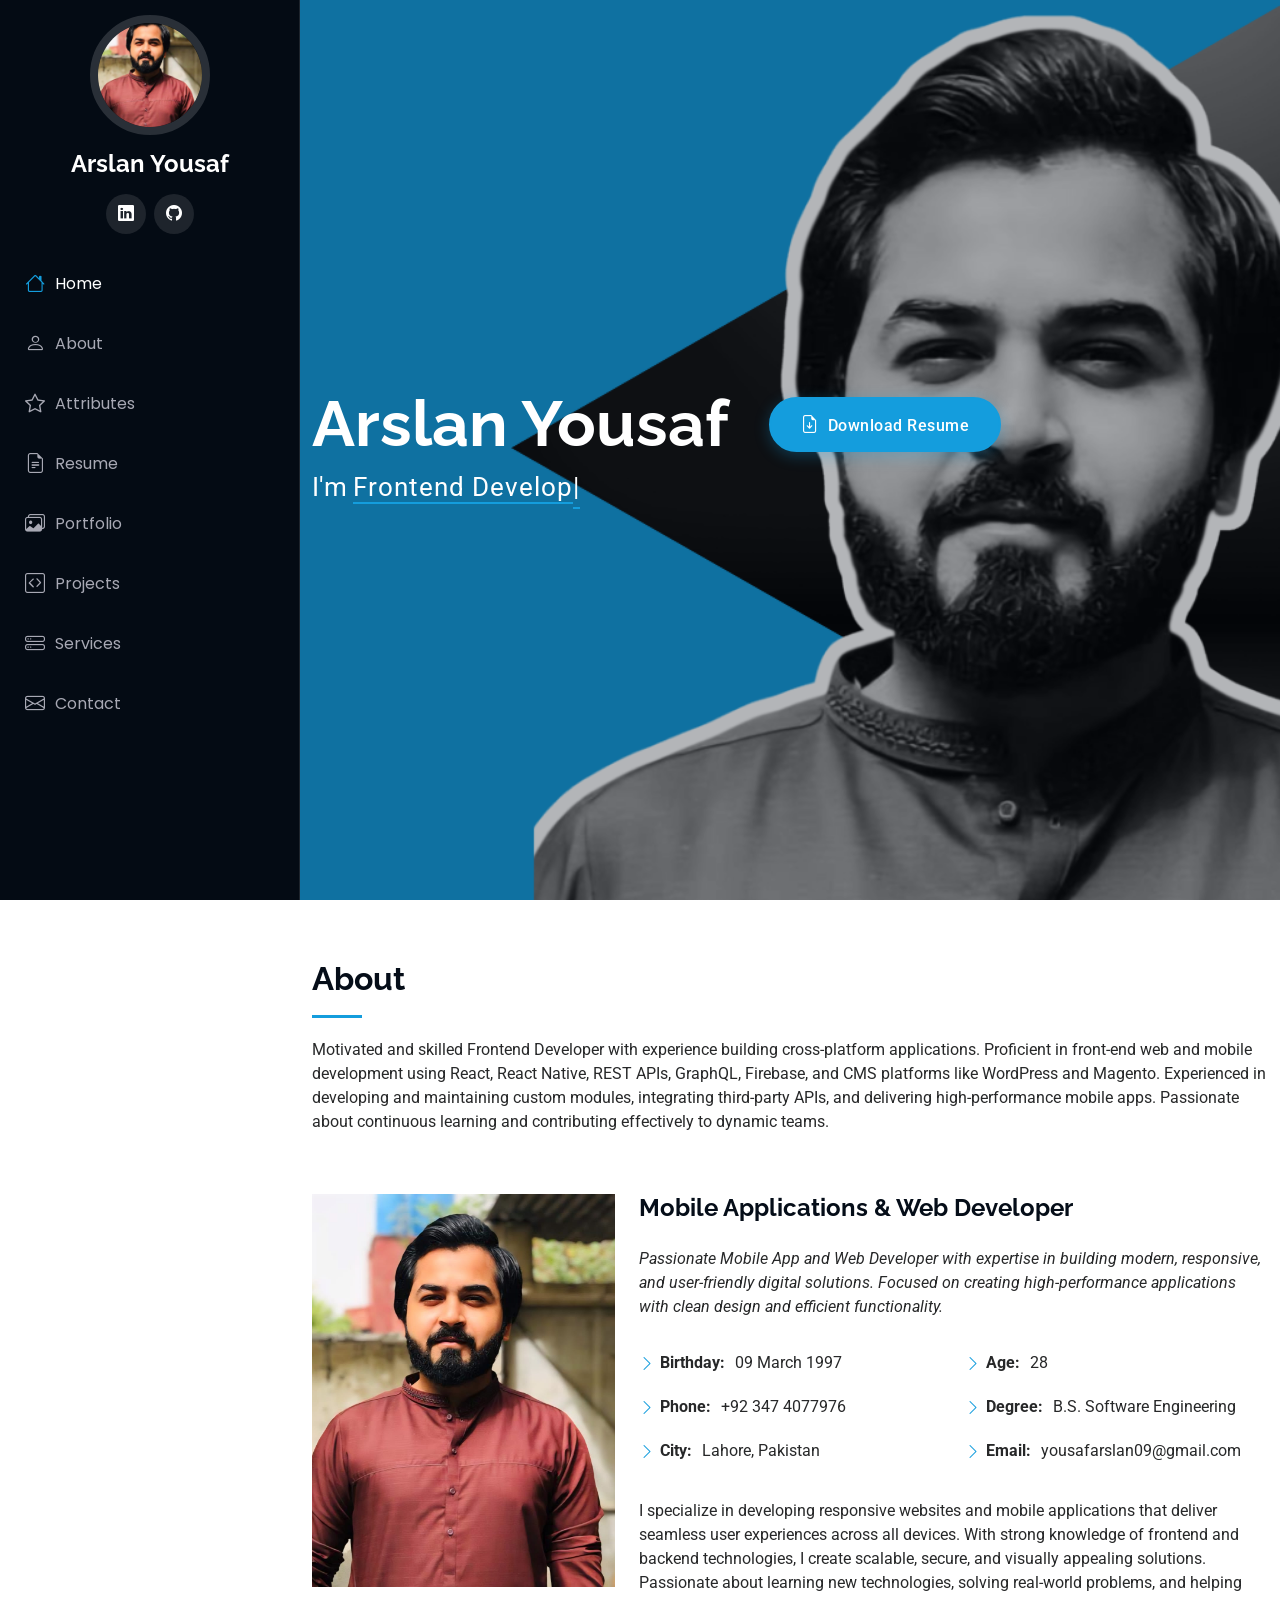
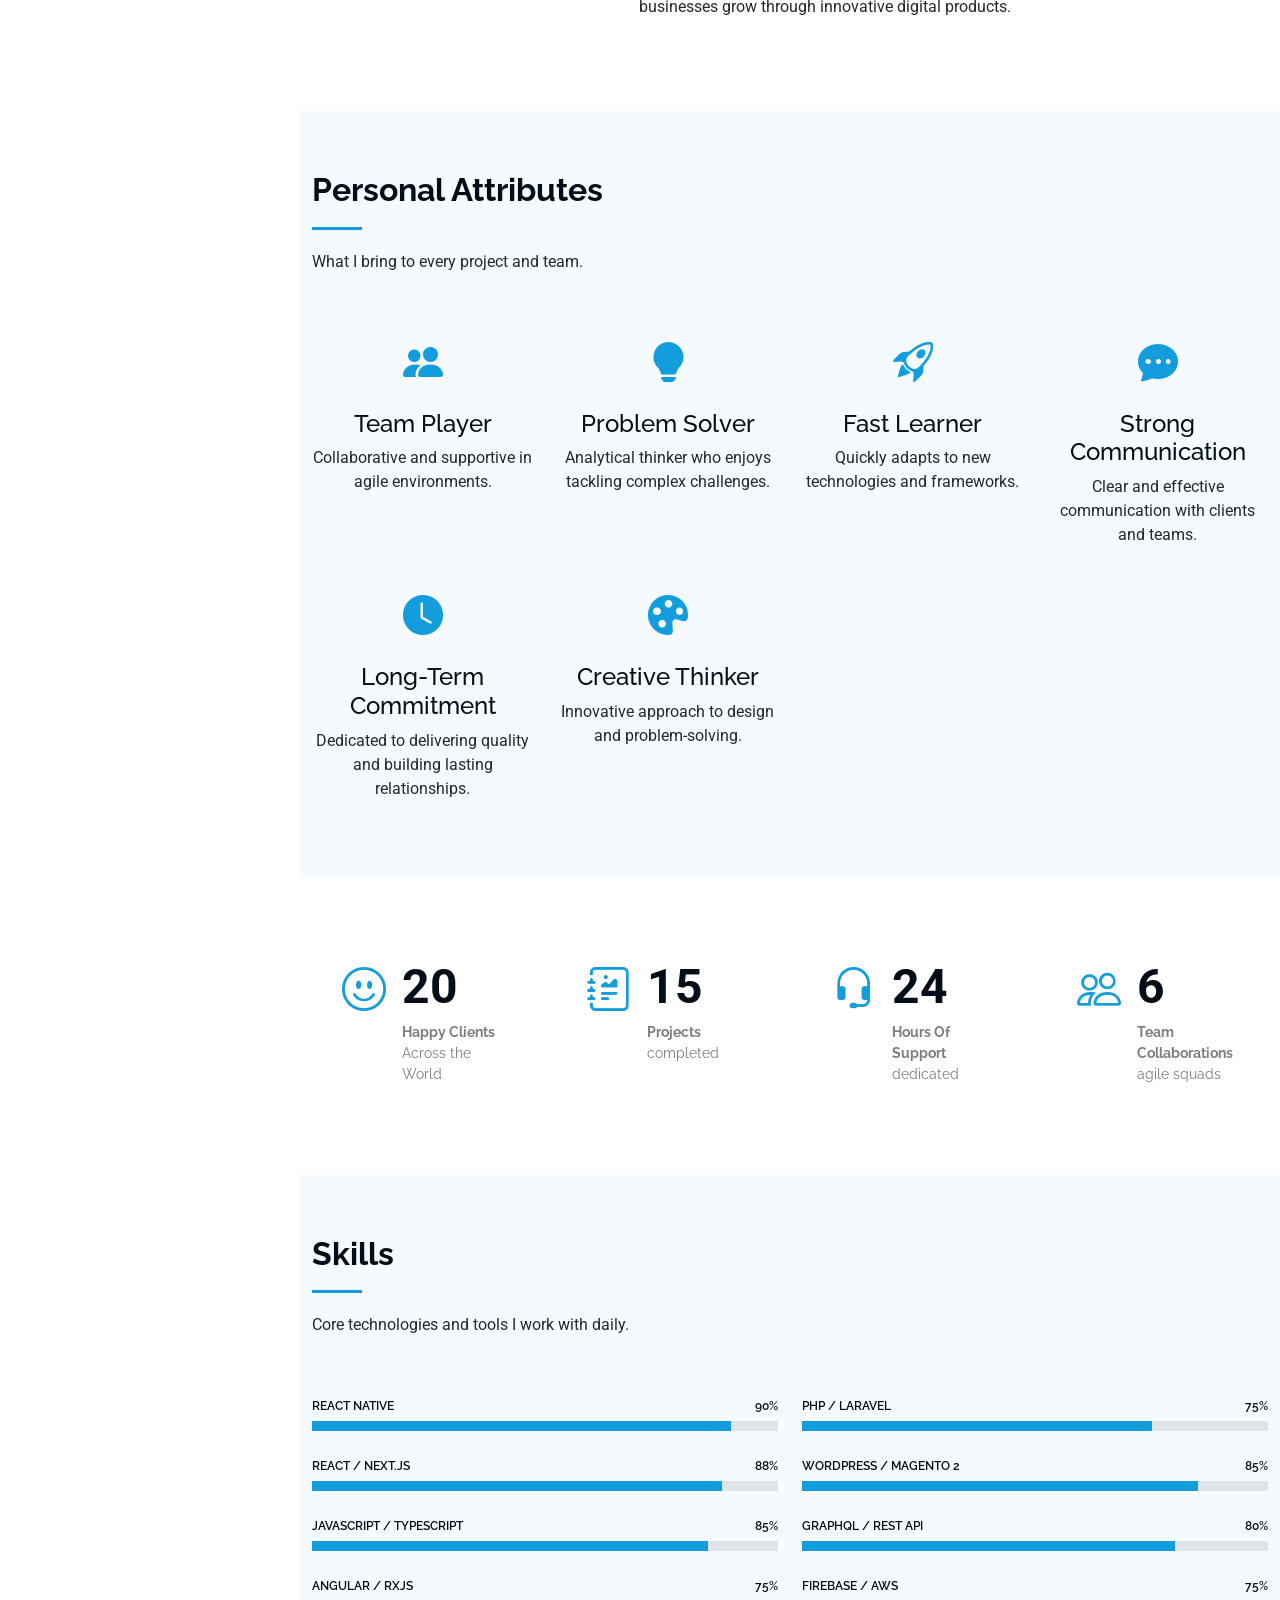
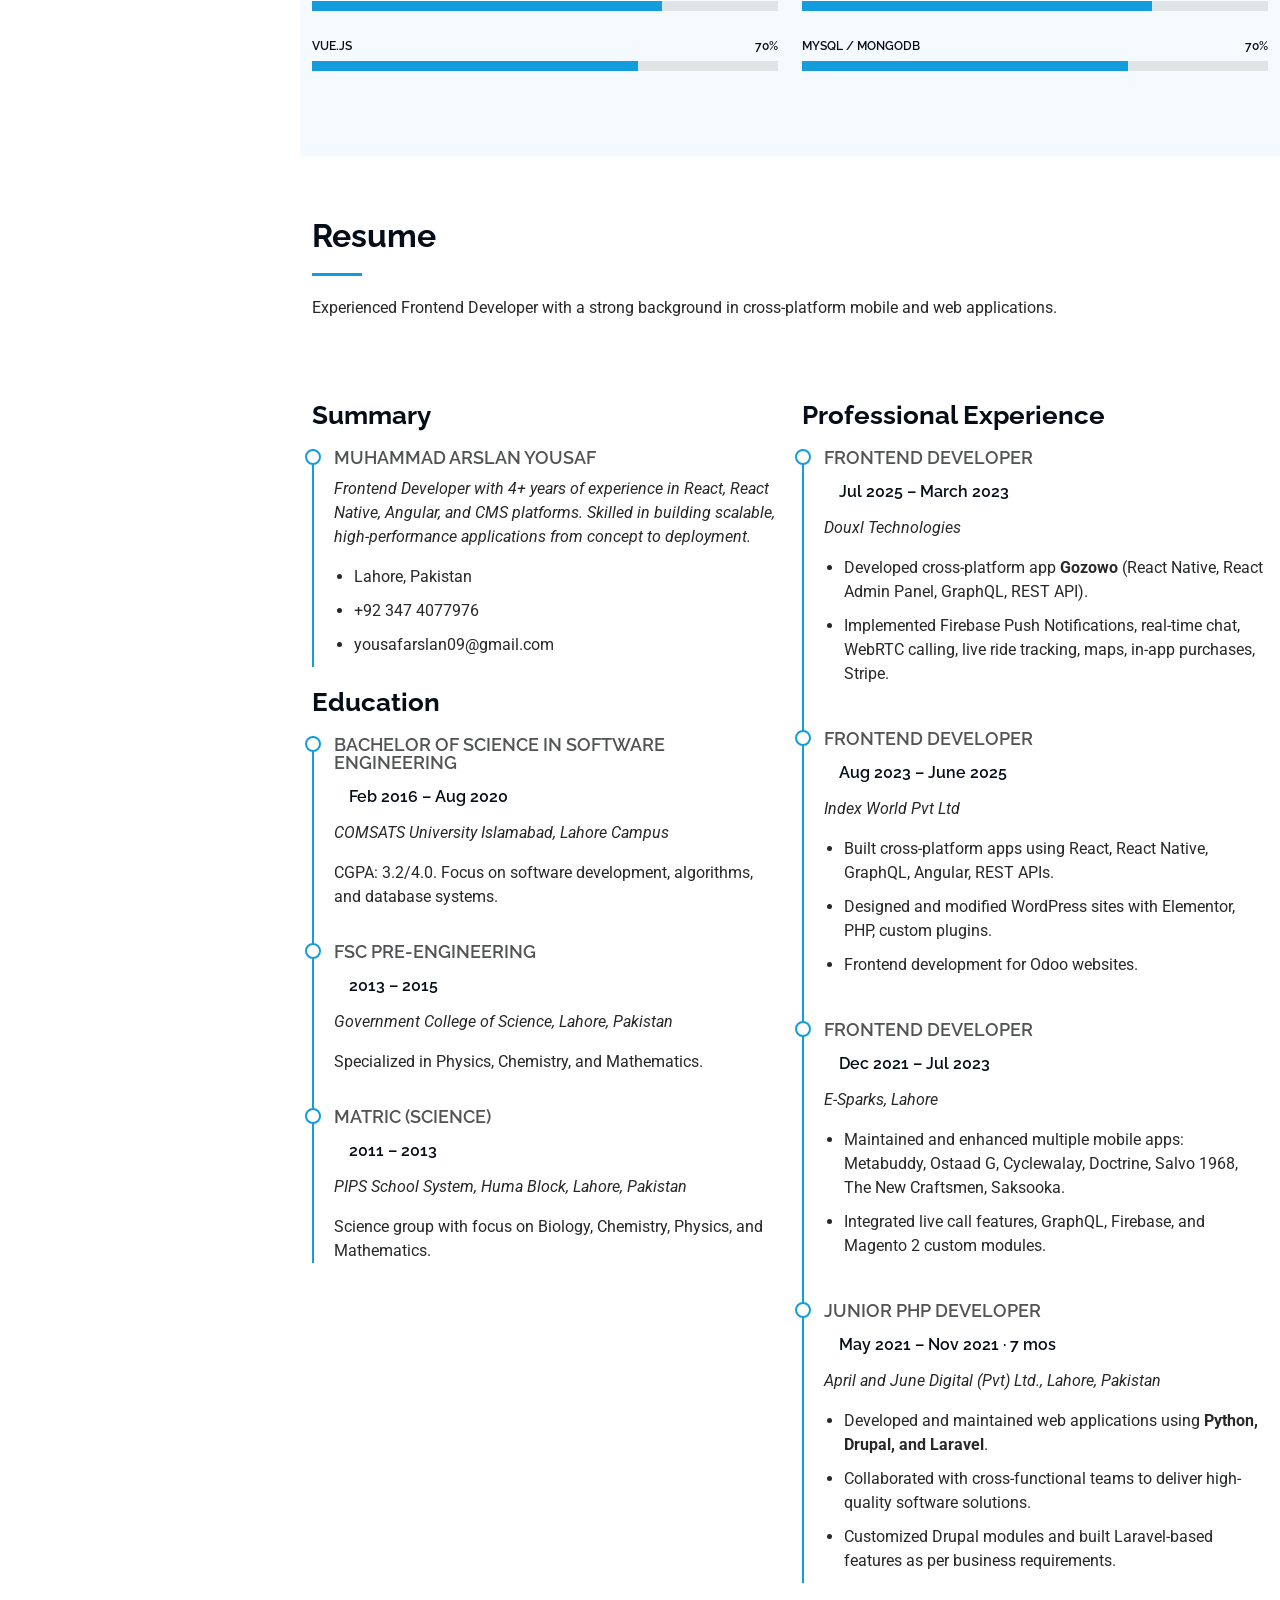
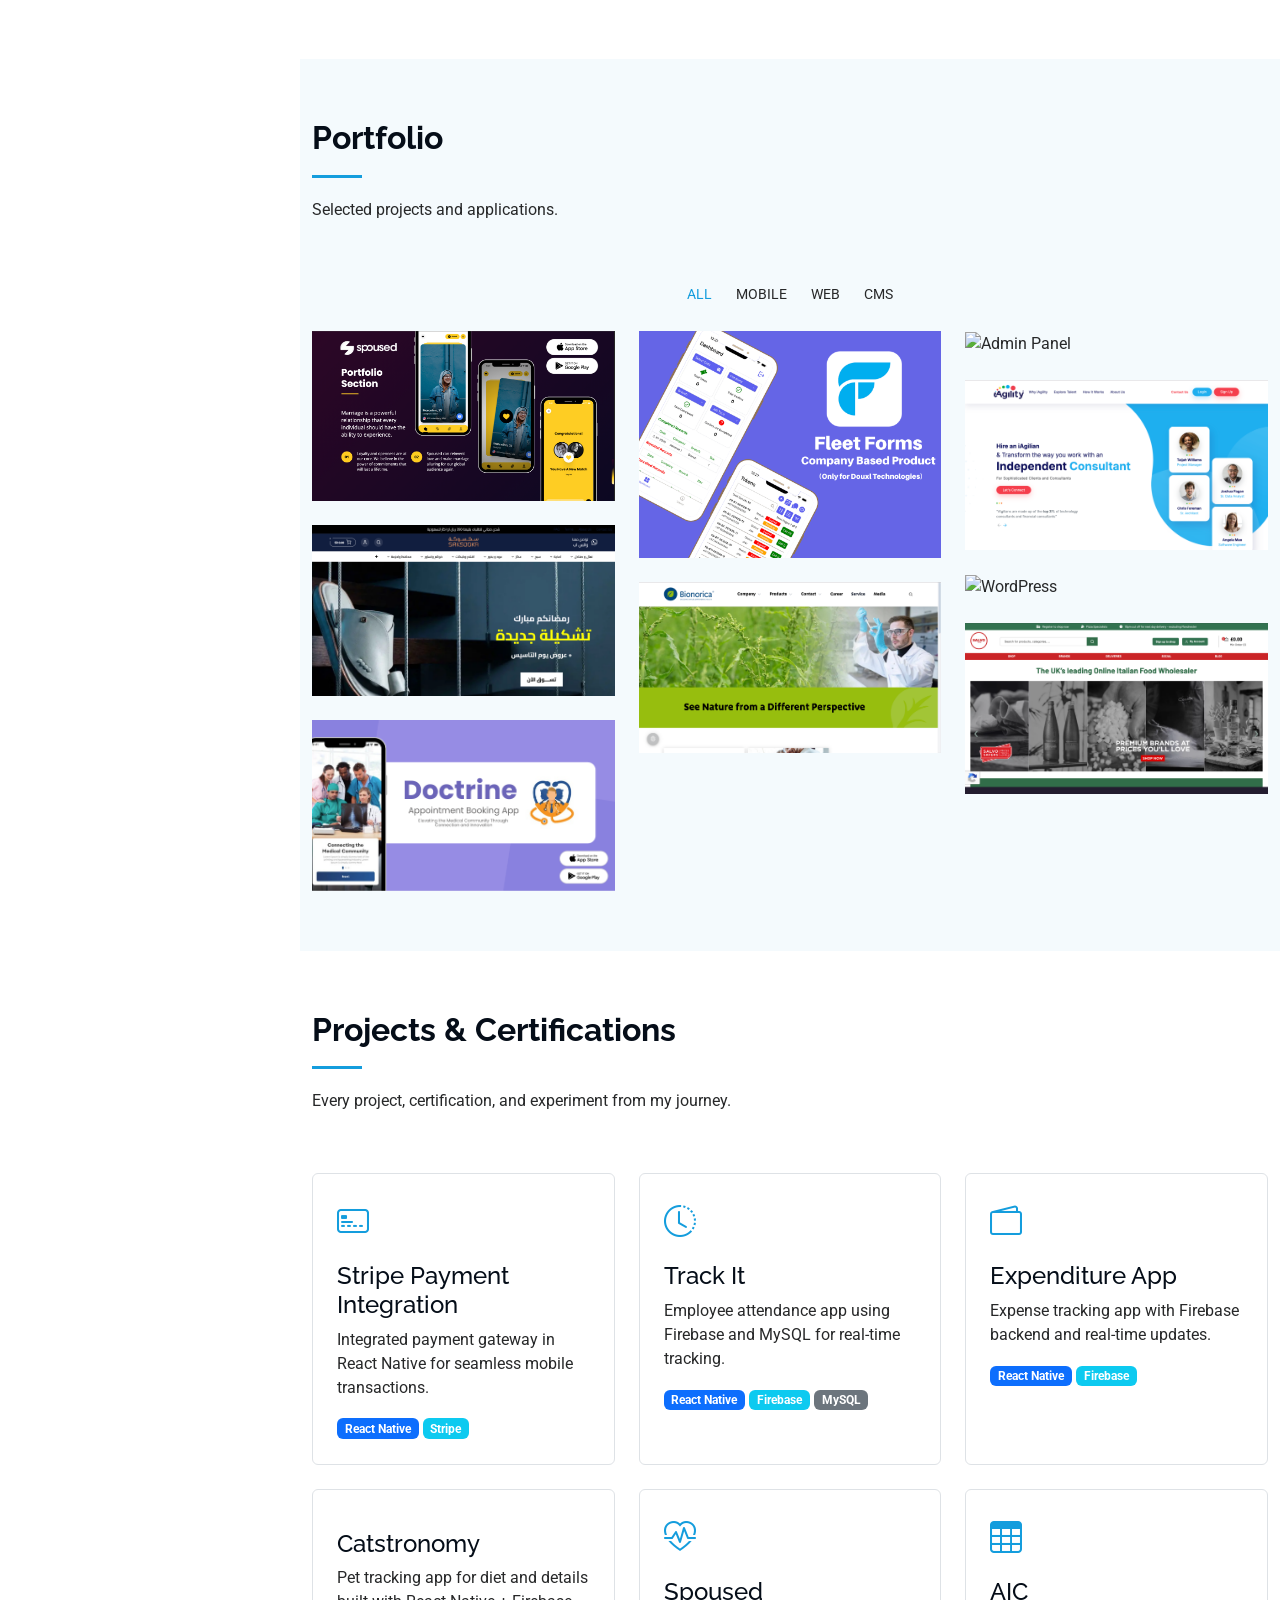
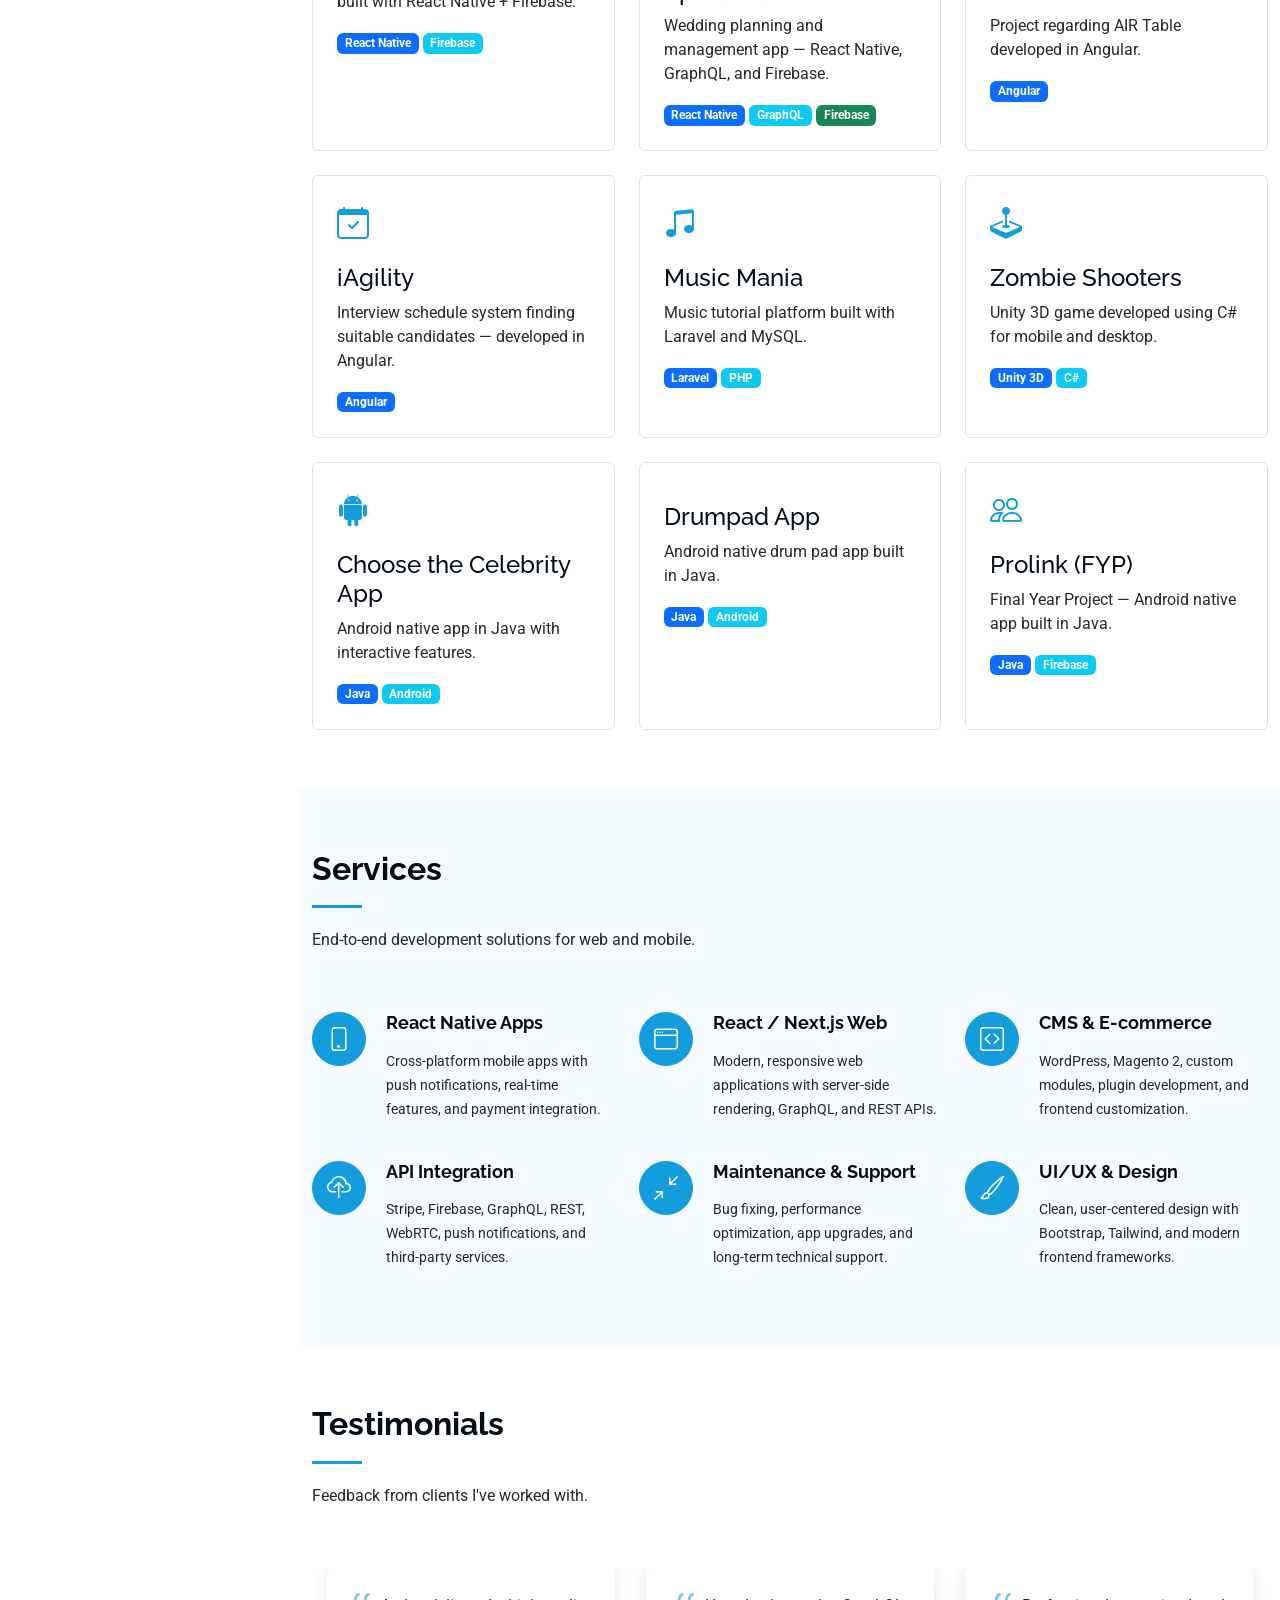
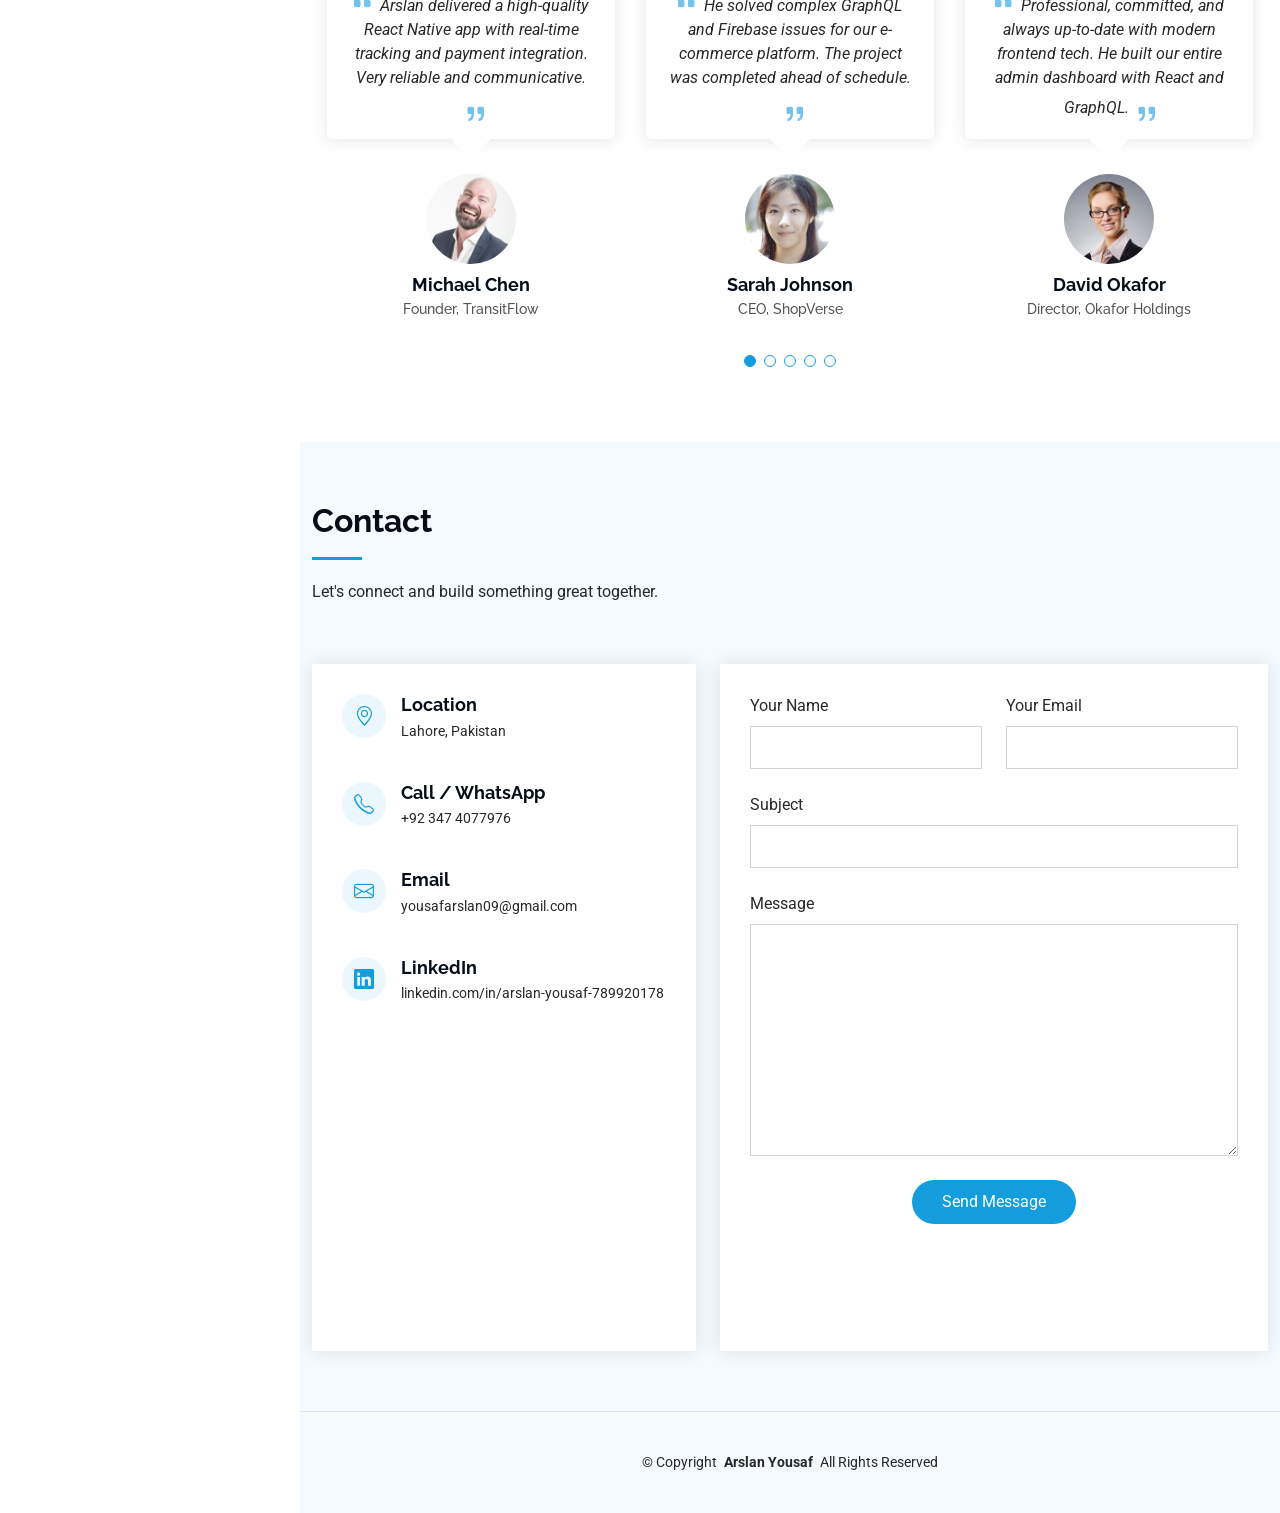
==== index.html @ a891780d "First Commit" ====
<!doctype html>
<html lang="en">
  <head>
    <meta charset="utf-8" />
    <meta content="width=device-width, initial-scale=1.0" name="viewport" />
    <title>Arslan Yousaf · Portfolio</title>
    <meta content="Arslan Yousaf - React Native & Frontend Developer" name="description" />
    <meta content="React Native, React, JavaScript, TypeScript, Portfolio" name="keywords" />

    <!-- Favicons -->
    <link href="assets/img/favicon.png" rel="icon" />
    <link href="assets/img/apple-touch-icon.png" rel="apple-touch-icon" />

    <!-- Fonts -->
    <link href="https://fonts.googleapis.com" rel="preconnect" />
    <link href="https://fonts.gstatic.com" rel="preconnect" crossorigin />
    <link
      href="https://fonts.googleapis.com/css2?family=Roboto:ital,wght@0,100;0,300;0,400;0,500;0,700;0,900;1,100;1,300;1,400;1,500;1,700;1,900&family=Poppins:ital,wght@0,100;0,200;0,300;0,400;0,500;0,600;0,700;0,800;0,900;1,100;1,200;1,300;1,400;1,500;1,600;1,700;1,800;1,900&family=Raleway:ital,wght@0,100;0,200;0,300;0,400;0,500;0,600;0,700;0,800;0,900;1,100;1,200;1,300;1,400;1,500;1,600;1,700;1,800;1,900&display=swap"
      rel="stylesheet"
    />

    <!-- Vendor CSS Files -->
    <link href="assets/vendor/bootstrap/css/bootstrap.min.css" rel="stylesheet" />
    <link href="assets/vendor/bootstrap-icons/bootstrap-icons.css" rel="stylesheet" />
    <link href="assets/vendor/aos/aos.css" rel="stylesheet" />
    <link href="assets/vendor/glightbox/css/glightbox.min.css" rel="stylesheet" />
    <link href="assets/vendor/swiper/swiper-bundle.min.css" rel="stylesheet" />

    <!-- Main CSS File -->
    <link href="assets/css/main.css" rel="stylesheet" />

    <!-- Custom Download Button Styles -->
    <style>
      .btn-download-resume {
        display: inline-block;
        background-color: #149ddd;
        color: #ffffff;
        padding: 12px 30px;
        border-radius: 50px;
        font-weight: 500;
        font-size: 16px;
        text-decoration: none;
        border: 2px solid #149ddd;
        transition: all 0.3s ease;
        box-shadow: 0 4px 15px rgba(20, 157, 221, 0.3);
        letter-spacing: 0.5px;
      }
      .btn-download-resume:hover {
        background-color: #149ddd;
        color: #ffffff;
        transform: translateY(-5px) scale(1.03);
        box-shadow: 0 12px 30px rgba(20, 157, 221, 0.5);
        text-decoration: none;
        border-color: #149ddd;
      }
      .btn-download-resume i {
        font-size: 18px;
      }
      /* Center hero content */
      #hero .container {
        display: flex;
        flex-direction: column;
        justify-content: center;
      }
      .hero-content{
        display: flex;
        gap: 40px;
        align-items: center;
      }
      #hero p {
        margin-bottom: 5px;
      }
      /* Ensure typed cursor stays inline */
      #hero .typed-cursor {
        display: inline-block;
      }
    </style>
  </head>

  <body class="index-page">
    <!-- ======= Header ======= -->
    <header id="header" class="header dark-background d-flex flex-column">
      <i class="header-toggle d-xl-none bi bi-list"></i>

      <div class="profile-img">
        <img src="assets/img/my-profile-img.jpeg" alt="Arslan Yousaf" class="img-fluid rounded-circle" />
      </div>

      <a href="index.html" class="logo d-flex align-items-center justify-content-center">
        <h1 class="sitename">Arslan Yousaf</h1>
      </a>

      <!-- Sidebar Social Links: only LinkedIn and GitHub -->
      <div class="social-links text-center">
        <a href="https://linkedin.com/in/arslan-yousaf-789920178" class="linkedin" target="_blank"><i class="bi bi-linkedin"></i></a>
        <a href="https://github.com/maych1997" class="github" target="_blank"><i class="bi bi-github"></i></a>
      </div>

      <nav id="navmenu" class="navmenu">
        <ul>
          <li><a href="#hero" class="active"><i class="bi bi-house navicon"></i>Home</a></li>
          <li><a href="#about"><i class="bi bi-person navicon"></i> About</a></li>
          <li><a href="#attributes"><i class="bi bi-star navicon"></i> Attributes</a></li>
          <li><a href="#resume"><i class="bi bi-file-earmark-text navicon"></i> Resume</a></li>
          <li><a href="#portfolio"><i class="bi bi-images navicon"></i> Portfolio</a></li>
          <li><a href="#personal-projects"><i class="bi bi-code-square navicon"></i> Projects</a></li>
          <li><a href="#services"><i class="bi bi-hdd-stack navicon"></i> Services</a></li>
          <li><a href="#contact"><i class="bi bi-envelope navicon"></i> Contact</a></li>
        </ul>
      </nav>
    </header>

    <main class="main">
      <!-- ======= Hero Section ======= -->
      <section id="hero" class="hero section dark-background">
        <img src="assets/img/hero-bg.png" alt="hero background" data-aos="fade-in" />
        <div class="container" data-aos="fade-up" data-aos-delay="100">
          
          <div class="hero-content">
            <h2>Arslan Yousaf</h2>
            <div>
            <a href="assets/resume/Arslan_Yousaf_Resume.pdf" download class="btn-download-resume">
              <i class="bi bi-file-earmark-arrow-down me-2"></i>Download Resume
            </a>
          </div>
          </div>
          <p>
            I'm
            <span class="typed" data-typed-items="Frontend Developer, React Native Developer, React JS Developer, JavaScript Developer, TypeScript Developer">
            </span>
            <span class="typed-cursor typed-cursor--blink" aria-hidden="true"></span>
          </p>

        </div>
      </section>

      <!-- ======= About Section ======= -->
      <section id="about" class="about section">
        <div class="container section-title" data-aos="fade-up">
          <h2>About</h2>
          <p>
            Motivated and skilled Frontend Developer with experience building cross-platform applications.
            Proficient in front-end web and mobile development using React, React Native, REST APIs, GraphQL,
            Firebase, and CMS platforms like WordPress and Magento. Experienced in developing and maintaining
            custom modules, integrating third-party APIs, and delivering high-performance mobile apps.
            Passionate about continuous learning and contributing effectively to dynamic teams.
          </p>
        </div>

        <div class="container" data-aos="fade-up" data-aos-delay="100">
          <div class="row gy-4 justify-content-center">
            <div class="col-lg-4">
              <img src="assets/img/my-profile-img.jpeg" class="img-fluid" alt="Arslan Yousaf" />
            </div>
            <div class="col-lg-8 content">
              <h2>Mobile Applications &amp; Web Developer</h2>
              <p class="fst-italic py-3">
                Passionate Mobile App and Web Developer with expertise in building modern, responsive,
                and user-friendly digital solutions. Focused on creating high-performance applications
                with clean design and efficient functionality.
              </p>
              <div class="row">
                <div class="col-lg-6">
                  <ul>
                    <li><i class="bi bi-chevron-right"></i> <strong>Birthday:</strong> <span>09 March 1997</span></li>
                    <li><i class="bi bi-chevron-right"></i> <strong>Phone:</strong> <span>+92 347 4077976</span></li>
                    <li><i class="bi bi-chevron-right"></i> <strong>City:</strong> <span>Lahore, Pakistan</span></li>
                  </ul>
                </div>
                <div class="col-lg-6">
                  <ul>
                    <li><i class="bi bi-chevron-right"></i> <strong>Age:</strong> <span>28</span></li>
                    <li><i class="bi bi-chevron-right"></i> <strong>Degree:</strong> <span>B.S. Software Engineering</span></li>
                    <li><i class="bi bi-chevron-right"></i> <strong>Email:</strong> <span>yousafarslan09@gmail.com</span></li>
                  </ul>
                </div>
              </div>
              <p class="py-3">
                I specialize in developing responsive websites and mobile applications that deliver seamless
                user experiences across all devices. With strong knowledge of frontend and backend technologies,
                I create scalable, secure, and visually appealing solutions. Passionate about learning new
                technologies, solving real-world problems, and helping businesses grow through innovative digital products.
              </p>
            </div>
          </div>
        </div>
      </section>

      <!-- ======= Personal Attributes Section ======= -->
      <section id="attributes" class="attributes section light-background">
        <div class="container section-title" data-aos="fade-up">
          <h2>Personal Attributes</h2>
          <p>What I bring to every project and team.</p>
        </div>
        <div class="container" data-aos="fade-up" data-aos-delay="100">
          <div class="row gy-4">
            <div class="col-lg-3 col-md-6">
              <div class="attribute-item text-center">
                <i class="bi bi-people-fill" style="font-size: 2.5rem; color: #149ddd;"></i>
                <h4 class="mt-3">Team Player</h4>
                <p>Collaborative and supportive in agile environments.</p>
              </div>
            </div>
            <div class="col-lg-3 col-md-6">
              <div class="attribute-item text-center">
                <i class="bi bi-lightbulb-fill" style="font-size: 2.5rem; color: #149ddd;"></i>
                <h4 class="mt-3">Problem Solver</h4>
                <p>Analytical thinker who enjoys tackling complex challenges.</p>
              </div>
            </div>
            <div class="col-lg-3 col-md-6">
              <div class="attribute-item text-center">
                <i class="bi bi-rocket-takeoff" style="font-size: 2.5rem; color: #149ddd;"></i>
                <h4 class="mt-3">Fast Learner</h4>
                <p>Quickly adapts to new technologies and frameworks.</p>
              </div>
            </div>
            <div class="col-lg-3 col-md-6">
              <div class="attribute-item text-center">
                <i class="bi bi-chat-dots-fill" style="font-size: 2.5rem; color: #149ddd;"></i>
                <h4 class="mt-3">Strong Communication</h4>
                <p>Clear and effective communication with clients and teams.</p>
              </div>
            </div>
            <div class="col-lg-3 col-md-6">
              <div class="attribute-item text-center">
                <i class="bi bi-clock-fill" style="font-size: 2.5rem; color: #149ddd;"></i>
                <h4 class="mt-3">Long-Term Commitment</h4>
                <p>Dedicated to delivering quality and building lasting relationships.</p>
              </div>
            </div>
            <div class="col-lg-3 col-md-6">
              <div class="attribute-item text-center">
                <i class="bi bi-palette-fill" style="font-size: 2.5rem; color: #149ddd;"></i>
                <h4 class="mt-3">Creative Thinker</h4>
                <p>Innovative approach to design and problem-solving.</p>
              </div>
            </div>
          </div>
        </div>
      </section>

      <!-- ======= Stats Section ======= -->
      <section id="stats" class="stats section">
        <div class="container" data-aos="fade-up" data-aos-delay="100">
          <div class="row gy-4">
            <div class="col-lg-3 col-md-6">
              <div class="stats-item">
                <i class="bi bi-emoji-smile"></i>
                <span data-purecounter-start="0" data-purecounter-end="20" data-purecounter-duration="1" class="purecounter"></span>
                <p><strong>Happy Clients</strong> <span>Across the World</span></p>
              </div>
            </div>
            <div class="col-lg-3 col-md-6">
              <div class="stats-item">
                <i class="bi bi-journal-richtext"></i>
                <span data-purecounter-start="0" data-purecounter-end="15" data-purecounter-duration="1" class="purecounter"></span>
                <p><strong>Projects</strong> <span>completed</span></p>
              </div>
            </div>
            <div class="col-lg-3 col-md-6">
              <div class="stats-item">
                <i class="bi bi-headset"></i>
                <span data-purecounter-start="0" data-purecounter-end="24" data-purecounter-duration="1" class="purecounter"></span>
                <p><strong>Hours Of Support</strong> <span>dedicated</span></p>
              </div>
            </div>
            <div class="col-lg-3 col-md-6">
              <div class="stats-item">
                <i class="bi bi-people"></i>
                <span data-purecounter-start="0" data-purecounter-end="6" data-purecounter-duration="1" class="purecounter"></span>
                <p><strong>Team Collaborations</strong> <span>agile squads</span></p>
              </div>
            </div>
          </div>
        </div>
      </section>

      <!-- ======= Skills Section ======= -->
      <section id="skills" class="skills section light-background">
        <div class="container section-title" data-aos="fade-up">
          <h2>Skills</h2>
          <p>Core technologies and tools I work with daily.</p>
        </div>
        <div class="container" data-aos="fade-up" data-aos-delay="100">
          <div class="row skills-content skills-animation">
            <div class="col-lg-6">
              <div class="progress"><span class="skill"><span>React Native</span> <i class="val">90%</i></span><div class="progress-bar-wrap"><div class="progress-bar" role="progressbar" aria-valuenow="90" aria-valuemin="0" aria-valuemax="100"></div></div></div>
              <div class="progress"><span class="skill"><span>React / Next.js</span> <i class="val">88%</i></span><div class="progress-bar-wrap"><div class="progress-bar" role="progressbar" aria-valuenow="88" aria-valuemin="0" aria-valuemax="100"></div></div></div>
              <div class="progress"><span class="skill"><span>JavaScript / TypeScript</span> <i class="val">85%</i></span><div class="progress-bar-wrap"><div class="progress-bar" role="progressbar" aria-valuenow="85" aria-valuemin="0" aria-valuemax="100"></div></div></div>
              <div class="progress"><span class="skill"><span>Angular / RxJs</span> <i class="val">75%</i></span><div class="progress-bar-wrap"><div class="progress-bar" role="progressbar" aria-valuenow="75" aria-valuemin="0" aria-valuemax="100"></div></div></div>
              <div class="progress"><span class="skill"><span>Vue.js</span> <i class="val">70%</i></span><div class="progress-bar-wrap"><div class="progress-bar" role="progressbar" aria-valuenow="70" aria-valuemin="0" aria-valuemax="100"></div></div></div>
            </div>
            <div class="col-lg-6">
              <div class="progress"><span class="skill"><span>PHP / Laravel</span> <i class="val">75%</i></span><div class="progress-bar-wrap"><div class="progress-bar" role="progressbar" aria-valuenow="75" aria-valuemin="0" aria-valuemax="100"></div></div></div>
              <div class="progress"><span class="skill"><span>WordPress / Magento 2</span> <i class="val">85%</i></span><div class="progress-bar-wrap"><div class="progress-bar" role="progressbar" aria-valuenow="85" aria-valuemin="0" aria-valuemax="100"></div></div></div>
              <div class="progress"><span class="skill"><span>GraphQL / REST API</span> <i class="val">80%</i></span><div class="progress-bar-wrap"><div class="progress-bar" role="progressbar" aria-valuenow="80" aria-valuemin="0" aria-valuemax="100"></div></div></div>
              <div class="progress"><span class="skill"><span>Firebase / AWS</span> <i class="val">75%</i></span><div class="progress-bar-wrap"><div class="progress-bar" role="progressbar" aria-valuenow="75" aria-valuemin="0" aria-valuemax="100"></div></div></div>
              <div class="progress"><span class="skill"><span>MySQL / MongoDB</span> <i class="val">70%</i></span><div class="progress-bar-wrap"><div class="progress-bar" role="progressbar" aria-valuenow="70" aria-valuemin="0" aria-valuemax="100"></div></div></div>
            </div>
          </div>
        </div>
      </section>

      <!-- ======= Resume Section ======= (fully adapted to CV) -->
      <section id="resume" class="resume section">
        <div class="container section-title" data-aos="fade-up">
          <h2>Resume</h2>
          <p>Experienced Frontend Developer with a strong background in cross-platform mobile and web applications.</p>
        </div>
        <div class="container">
          <div class="row">
            <div class="col-lg-6" data-aos="fade-up" data-aos-delay="100">
              <h3 class="resume-title">Summary</h3>
              <div class="resume-item pb-0">
                <h4>Muhammad Arslan Yousaf</h4>
                <p><em>Frontend Developer with 4+ years of experience in React, React Native, Angular, and CMS platforms. Skilled in building scalable, high-performance applications from concept to deployment.</em></p>
                <ul>
                  <li>Lahore, Pakistan</li>
                  <li>+92 347 4077976</li>
                  <li>yousafarslan09@gmail.com</li>
                </ul>
              </div>

              <h3 class="resume-title">Education</h3>
              <!-- Bachelor's Degree -->
              <div class="resume-item">
                <h4>Bachelor of Science in Software Engineering</h4>
                <h5>Feb 2016 – Aug 2020</h5>
                <p><em>COMSATS University Islamabad, Lahore Campus</em></p>
                <p>CGPA: 3.2/4.0. Focus on software development, algorithms, and database systems.</p>
              </div>
              <!-- FSc Pre-Engineering -->
              <div class="resume-item">
                <h4>FSc Pre-Engineering</h4>
                <h5>2013 – 2015</h5>
                <p><em>Government College of Science, Lahore, Pakistan</em></p>
                <p>Specialized in Physics, Chemistry, and Mathematics.</p>
              </div>
              <!-- Matric -->
              <div class="resume-item">
                <h4>Matric (Science)</h4>
                <h5>2011 – 2013</h5>
                <p><em>PIPS School System, Huma Block, Lahore, Pakistan</em></p>
                <p>Science group with focus on Biology, Chemistry, Physics, and Mathematics.</p>
              </div>
            </div>

            <div class="col-lg-6" data-aos="fade-up" data-aos-delay="200">
              <h3 class="resume-title">Professional Experience</h3>
              <!-- Douxl Technologies -->
              <div class="resume-item">
                <h4>Frontend Developer</h4>
                <h5>Jul 2025 – March 2023</h5>
                <p><em>Douxl Technologies</em></p>
                <ul>
                  <li>Developed cross-platform app <strong>Gozowo</strong> (React Native, React Admin Panel, GraphQL, REST API).</li>
                  <li>Implemented Firebase Push Notifications, real-time chat, WebRTC calling, live ride tracking, maps, in-app purchases, Stripe.</li>
                </ul>
              </div>
              <!-- Index World Pvt Ltd -->
              <div class="resume-item">
                <h4>Frontend Developer</h4>
                <h5>Aug 2023 – June 2025</h5>
                <p><em>Index World Pvt Ltd</em></p>
                <ul>
                  <li>Built cross-platform apps using React, React Native, GraphQL, Angular, REST APIs.</li>
                  <li>Designed and modified WordPress sites with Elementor, PHP, custom plugins.</li>
                  <li>Frontend development for Odoo websites.</li>
                </ul>
              </div>
              <!-- E-Sparks -->
              <div class="resume-item">
                <h4>Frontend Developer</h4>
                <h5>Dec 2021 – Jul 2023</h5>
                <p><em>E-Sparks, Lahore</em></p>
                <ul>
                  <li>Maintained and enhanced multiple mobile apps: Metabuddy, Ostaad G, Cyclewalay, Doctrine, Salvo 1968, The New Craftsmen, Saksooka.</li>
                  <li>Integrated live call features, GraphQL, Firebase, and Magento 2 custom modules.</li>
                </ul>
              </div>
              <!-- Junior PHP Developer (LAST) -->
              <div class="resume-item">
                <h4>Junior PHP Developer</h4>
                <h5>May 2021 – Nov 2021 · 7 mos</h5>
                <p><em>April and June Digital (Pvt) Ltd., Lahore, Pakistan</em></p>
                <ul>
                  <li>Developed and maintained web applications using <strong>Python, Drupal, and Laravel</strong>.</li>
                  <li>Collaborated with cross-functional teams to deliver high-quality software solutions.</li>
                  <li>Customized Drupal modules and built Laravel-based features as per business requirements.</li>
                </ul>
              </div>
            </div>
          </div>
        </div>
      </section>

      <!-- ======= Portfolio Section ======= -->
      <section id="portfolio" class="portfolio section light-background">
        <div class="container section-title" data-aos="fade-up">
          <h2>Portfolio</h2>
          <p>Selected projects and applications.</p>
        </div>
        <div class="container">
          <div class="isotope-layout" data-default-filter="*" data-layout="masonry" data-sort="original-order">
            <ul class="portfolio-filters isotope-filters" data-aos="fade-up" data-aos-delay="100">
              <li data-filter="*" class="filter-active">All</li>
              <li data-filter=".filter-app">Mobile</li>
              <li data-filter=".filter-product">Web</li>
              <li data-filter=".filter-branding">CMS</li>
            </ul>
            <div class="row gy-4 isotope-container" data-aos="fade-up" data-aos-delay="200">
              <div class="col-lg-4 col-md-6 portfolio-item isotope-item filter-app">
                <div class="portfolio-content h-100">
                  <img src="assets/img/portfolio/app-1.png" class="img-fluid" alt="Gozowo App" />
                  <div class="portfolio-info"><h4>Gozowo</h4><p>React Native, GraphQL, Stripe</p><a href="assets/img/portfolio/app-1.jpg" title="Gozowo" data-gallery="portfolio-gallery-app" class="glightbox preview-link"><i class="bi bi-zoom-in"></i></a></div>
                </div>
              </div>
              <div class="col-lg-4 col-md-6 portfolio-item isotope-item filter-app">
                <div class="portfolio-content h-100">
                  <img src="assets/img/portfolio/app-2.png" class="img-fluid" alt="Fleet Forms" />
                  <div class="portfolio-info"><h4>Fleet Forms</h4><p>React Native, Firebase, WebRTC</p><a href="assets/img/portfolio/app-2.jpg" title="Fleet Forms" data-gallery="portfolio-gallery-app" class="glightbox preview-link"><i class="bi bi-zoom-in"></i></a></div>
                </div>
              </div>
              <div class="col-lg-4 col-md-6 portfolio-item isotope-item filter-product">
                <div class="portfolio-content h-100">
                  <img src="assets/img/portfolio/product-4.png" class="img-fluid" alt="Admin Panel" />
                  <div class="portfolio-info"><h4>Admin Dashboard</h4><p>React, GraphQL, REST</p><a href="assets/img/portfolio/product-1.jpg" title="Admin Panel" data-gallery="portfolio-gallery-product" class="glightbox preview-link"><i class="bi bi-zoom-in"></i></a></div>
                </div>
              </div>
              <div class="col-lg-4 col-md-6 portfolio-item isotope-item filter-product">
                <div class="portfolio-content h-100">
                  <img src="assets/img/portfolio/product-5.png" class="img-fluid" alt="Admin Panel" />
                  <div class="portfolio-info"><h4>Admin Dashboard</h4><p>React, GraphQL, REST</p><a href="assets/img/portfolio/product-1.jpg" title="Admin Panel" data-gallery="portfolio-gallery-product" class="glightbox preview-link"><i class="bi bi-zoom-in"></i></a></div>
                </div>
              </div>
              <div class="col-lg-4 col-md-6 portfolio-item isotope-item filter-product">
                <div class="portfolio-content h-100">
                  <img src="assets/img/portfolio/product-6.png" class="img-fluid" alt="Admin Panel" />
                  <div class="portfolio-info"><h4>Admin Dashboard</h4><p>React, GraphQL, REST</p><a href="assets/img/portfolio/product-1.jpg" title="Admin Panel" data-gallery="portfolio-gallery-product" class="glightbox preview-link"><i class="bi bi-zoom-in"></i></a></div>
                </div>
              </div>
              <div class="col-lg-4 col-md-6 portfolio-item isotope-item filter-branding">
                <div class="portfolio-content h-100">
                  <img src="assets/img/portfolio/product-1.png" class="img-fluid" alt="WordPress" />
                  <div class="portfolio-info"><h4>WordPress Sites</h4><p>Elementor, PHP, custom plugins</p><a href="assets/img/portfolio/branding-1.jpg" title="WordPress" data-gallery="portfolio-gallery-branding" class="glightbox preview-link"><i class="bi bi-zoom-in"></i></a></div>
                </div>
              </div>
              <div class="col-lg-4 col-md-6 portfolio-item isotope-item filter-branding">
                <div class="portfolio-content h-100">
                  <img src="assets/img/portfolio/product-2.png" class="img-fluid" alt="WordPress" />
                  <div class="portfolio-info"><h4>WordPress Sites</h4><p>Elementor, PHP, custom plugins</p><a href="assets/img/portfolio/branding-1.jpg" title="WordPress" data-gallery="portfolio-gallery-branding" class="glightbox preview-link"><i class="bi bi-zoom-in"></i></a></div>
                </div>
              </div>
              <div class="col-lg-4 col-md-6 portfolio-item isotope-item filter-branding">
                <div class="portfolio-content h-100">
                  <img src="assets/img/portfolio/product-3.png" class="img-fluid" alt="WordPress" />
                  <div class="portfolio-info"><h4>WordPress Sites</h4><p>Elementor, PHP, custom plugins</p><a href="assets/img/portfolio/branding-1.jpg" title="WordPress" data-gallery="portfolio-gallery-branding" class="glightbox preview-link"><i class="bi bi-zoom-in"></i></a></div>
                </div>
              </div>
              <!-- <div class="col-lg-4 col-md-6 portfolio-item isotope-item filter-product">
                <div class="portfolio-content h-100">
                  <img src="assets/img/portfolio/product-1.jpg" class="img-fluid" alt="Magento 2" />
                  <div class="portfolio-info"><h4>Magento 2</h4><p>Custom modules, frontend</p><a href="assets/img/portfolio/product-2.jpg" title="Magento 2" data-gallery="portfolio-gallery-product" class="glightbox preview-link"><i class="bi bi-zoom-in"></i></a></div>
                </div>
              </div> -->
              <div class="col-lg-4 col-md-6 portfolio-item isotope-item filter-app">
                <div class="portfolio-content h-100">
                  <img src="assets/img/portfolio/app-3.png" class="img-fluid" alt="Angular" />
                  <div class="portfolio-info"><h4>Angular Projects</h4><p>AIC, iAgility</p><a href="assets/img/portfolio/app-3.jpg" title="Angular" data-gallery="portfolio-gallery-app" class="glightbox preview-link"><i class="bi bi-zoom-in"></i></a></div>
                </div>
              </div>
            </div>
          </div>
        </div>
      </section>

      <!-- ======= Personal Projects Section (ALL projects from CV - React Native first) ======= -->
      <section id="personal-projects" class="personal-projects section">
        <div class="container section-title" data-aos="fade-up">
          <h2>Projects &amp; Certifications</h2>
          <p>Every project, certification, and experiment from my journey.</p>
        </div>
        <div class="container" data-aos="fade-up" data-aos-delay="100">
          <div class="row gy-4">
            <!-- REACT NATIVE PROJECTS (TOP) -->
            <!-- Stripe Payment Integration -->
            <div class="col-lg-4 col-md-6">
              <div class="project-item p-4 border rounded h-100">
                <i class="bi bi-credit-card-2-front" style="font-size: 2rem; color: #149ddd;"></i>
                <h4 class="mt-3">Stripe Payment Integration</h4>
                <p>Integrated payment gateway in React Native for seamless mobile transactions.</p>
                <span class="badge bg-primary">React Native</span> <span class="badge bg-info">Stripe</span>
              </div>
            </div>
            <!-- Track It -->
            <div class="col-lg-4 col-md-6">
              <div class="project-item p-4 border rounded h-100">
                <i class="bi bi-clock-history" style="font-size: 2rem; color: #149ddd;"></i>
                <h4 class="mt-3">Track It</h4>
                <p>Employee attendance app using Firebase and MySQL for real-time tracking.</p>
                <span class="badge bg-primary">React Native</span> <span class="badge bg-info">Firebase</span> <span class="badge bg-secondary">MySQL</span>
              </div>
            </div>
            <!-- Expenditure App -->
            <div class="col-lg-4 col-md-6">
              <div class="project-item p-4 border rounded h-100">
                <i class="bi bi-wallet2" style="font-size: 2rem; color: #149ddd;"></i>
                <h4 class="mt-3">Expenditure App</h4>
                <p>Expense tracking app with Firebase backend and real-time updates.</p>
                <span class="badge bg-primary">React Native</span> <span class="badge bg-info">Firebase</span>
              </div>
            </div>
            <!-- Catstronomy -->
            <div class="col-lg-4 col-md-6">
              <div class="project-item p-4 border rounded h-100">
                <i class="bi bi-paw" style="font-size: 2rem; color: #149ddd;"></i>
                <h4 class="mt-3">Catstronomy</h4>
                <p>Pet tracking app for diet and details built with React Native + Firebase.</p>
                <span class="badge bg-primary">React Native</span> <span class="badge bg-info">Firebase</span>
              </div>
            </div>
            <!-- Spoused -->
            <div class="col-lg-4 col-md-6">
              <div class="project-item p-4 border rounded h-100">
                <i class="bi bi-heart-pulse" style="font-size: 2rem; color: #149ddd;"></i>
                <h4 class="mt-3">Spoused</h4>
                <p>Wedding planning and management app — React Native, GraphQL, and Firebase.</p>
                <span class="badge bg-primary">React Native</span> <span class="badge bg-info">GraphQL</span>
                <span class="badge bg-success">Firebase</span>
              </div>
            </div>

            <!-- OTHER PROJECTS (Angular, Laravel, Unity, Java) -->
            <!-- AIC -->
            <div class="col-lg-4 col-md-6">
              <div class="project-item p-4 border rounded h-100">
                <i class="bi bi-table" style="font-size: 2rem; color: #149ddd;"></i>
                <h4 class="mt-3">AIC</h4>
                <p>Project regarding AIR Table developed in Angular.</p>
                <span class="badge bg-primary">Angular</span>
              </div>
            </div>
            <!-- iAgility -->
            <div class="col-lg-4 col-md-6">
              <div class="project-item p-4 border rounded h-100">
                <i class="bi bi-calendar-check" style="font-size: 2rem; color: #149ddd;"></i>
                <h4 class="mt-3">iAgility</h4>
                <p>Interview schedule system finding suitable candidates — developed in Angular.</p>
                <span class="badge bg-primary">Angular</span>
              </div>
            </div>
            <!-- Music Mania -->
            <div class="col-lg-4 col-md-6">
              <div class="project-item p-4 border rounded h-100">
                <i class="bi bi-music-note-beamed" style="font-size: 2rem; color: #149ddd;"></i>
                <h4 class="mt-3">Music Mania</h4>
                <p>Music tutorial platform built with Laravel and MySQL.</p>
                <span class="badge bg-primary">Laravel</span> <span class="badge bg-info">PHP</span>
              </div>
            </div>
            <!-- Zombie Shooters -->
            <div class="col-lg-4 col-md-6">
              <div class="project-item p-4 border rounded h-100">
                <i class="bi bi-joystick" style="font-size: 2rem; color: #149ddd;"></i>
                <h4 class="mt-3">Zombie Shooters</h4>
                <p>Unity 3D game developed using C# for mobile and desktop.</p>
                <span class="badge bg-primary">Unity 3D</span> <span class="badge bg-info">C#</span>
              </div>
            </div>
            <!-- Choose the Celebrity App -->
            <div class="col-lg-4 col-md-6">
              <div class="project-item p-4 border rounded h-100">
                <i class="bi bi-android2" style="font-size: 2rem; color: #149ddd;"></i>
                <h4 class="mt-3">Choose the Celebrity App</h4>
                <p>Android native app in Java with interactive features.</p>
                <span class="badge bg-primary">Java</span> <span class="badge bg-info">Android</span>
              </div>
            </div>
            <!-- Drumpad App -->
            <div class="col-lg-4 col-md-6">
              <div class="project-item p-4 border rounded h-100">
                <i class="bi bi-drum" style="font-size: 2rem; color: #149ddd;"></i>
                <h4 class="mt-3">Drumpad App</h4>
                <p>Android native drum pad app built in Java.</p>
                <span class="badge bg-primary">Java</span> <span class="badge bg-info">Android</span>
              </div>
            </div>
            <!-- Prolink (FYP) -->
            <div class="col-lg-4 col-md-6">
              <div class="project-item p-4 border rounded h-100">
                <i class="bi bi-people" style="font-size: 2rem; color: #149ddd;"></i>
                <h4 class="mt-3">Prolink (FYP)</h4>
                <p>Final Year Project — Android native app built in Java.</p>
                <span class="badge bg-primary">Java</span> <span class="badge bg-info">Firebase</span>
              </div>
            </div>
          </div>
        </div>
      </section>

      <!-- ======= Services Section ======= -->
      <section id="services" class="services section light-background">
        <div class="container section-title" data-aos="fade-up">
          <h2>Services</h2>
          <p>End-to-end development solutions for web and mobile.</p>
        </div>
        <div class="container">
          <div class="row gy-4">
            <div class="col-lg-4 col-md-6 service-item d-flex" data-aos="fade-up" data-aos-delay="100">
              <div class="icon flex-shrink-0"><i class="bi bi-phone"></i></div>
              <div><h4 class="title"><a class="stretched-link">React Native Apps</a></h4><p class="description">Cross-platform mobile apps with push notifications, real-time features, and payment integration.</p></div>
            </div>
            <div class="col-lg-4 col-md-6 service-item d-flex" data-aos="fade-up" data-aos-delay="200">
              <div class="icon flex-shrink-0"><i class="bi bi-window"></i></div>
              <div><h4 class="title"><a class="stretched-link">React / Next.js Web</a></h4><p class="description">Modern, responsive web applications with server-side rendering, GraphQL, and REST APIs.</p></div>
            </div>
            <div class="col-lg-4 col-md-6 service-item d-flex" data-aos="fade-up" data-aos-delay="300">
              <div class="icon flex-shrink-0"><i class="bi bi-code-square"></i></div>
              <div><h4 class="title"><a class="stretched-link">CMS &amp; E-commerce</a></h4><p class="description">WordPress, Magento 2, custom modules, plugin development, and frontend customization.</p></div>
            </div>
            <div class="col-lg-4 col-md-6 service-item d-flex" data-aos="fade-up" data-aos-delay="400">
              <div class="icon flex-shrink-0"><i class="bi bi-cloud-upload"></i></div>
              <div><h4 class="title"><a class="stretched-link">API Integration</a></h4><p class="description">Stripe, Firebase, GraphQL, REST, WebRTC, push notifications, and third-party services.</p></div>
            </div>
            <div class="col-lg-4 col-md-6 service-item d-flex" data-aos="fade-up" data-aos-delay="500">
              <div class="icon flex-shrink-0"><i class="bi bi-arrows-angle-contract"></i></div>
              <div><h4 class="title"><a class="stretched-link">Maintenance &amp; Support</a></h4><p class="description">Bug fixing, performance optimization, app upgrades, and long-term technical support.</p></div>
            </div>
            <div class="col-lg-4 col-md-6 service-item d-flex" data-aos="fade-up" data-aos-delay="600">
              <div class="icon flex-shrink-0"><i class="bi bi-brush"></i></div>
              <div><h4 class="title"><a class="stretched-link">UI/UX &amp; Design</a></h4><p class="description">Clean, user-centered design with Bootstrap, Tailwind, and modern frontend frameworks.</p></div>
            </div>
          </div>
        </div>
      </section>

      <!-- ======= Testimonials Section ======= (ONLY CLIENTS) -->
      <section id="testimonials" class="testimonials section">
        <div class="container section-title" data-aos="fade-up">
          <h2>Testimonials</h2>
          <p>Feedback from clients I've worked with.</p>
        </div>
        <div class="container" data-aos="fade-up" data-aos-delay="100">
          <div class="swiper init-swiper">
            <script type="application/json" class="swiper-config">
              { "loop": true, "speed": 600, "autoplay": { "delay": 5000 }, "slidesPerView": "auto", "pagination": { "el": ".swiper-pagination", "clickable": true }, "breakpoints": { "320": { "slidesPerView": 1, "spaceBetween": 40 }, "1200": { "slidesPerView": 3, "spaceBetween": 1 } } }
            </script>
            <div class="swiper-wrapper">
              <div class="swiper-slide">
                <div class="testimonial-item">
                  <p><i class="bi bi-quote quote-icon-left"></i><span>Arslan delivered a high-quality React Native app with real-time tracking and payment integration. Very reliable and communicative.</span><i class="bi bi-quote quote-icon-right"></i></p>
                  <img src="assets/img/testimonials/testimonials-1.jpg" class="testimonial-img" alt="">
                  <h3>Michael Chen</h3>
                  <h4>Founder, TransitFlow</h4>
                </div>
              </div>
              <div class="swiper-slide">
                <div class="testimonial-item">
                  <p><i class="bi bi-quote quote-icon-left"></i><span>He solved complex GraphQL and Firebase issues for our e-commerce platform. The project was completed ahead of schedule.</span><i class="bi bi-quote quote-icon-right"></i></p>
                  <img src="assets/img/testimonials/testimonials-2.jpg" class="testimonial-img" alt="">
                  <h3>Sarah Johnson</h3>
                  <h4>CEO, ShopVerse</h4>
                </div>
              </div>
              <div class="swiper-slide">
                <div class="testimonial-item">
                  <p><i class="bi bi-quote quote-icon-left"></i><span>Professional, committed, and always up-to-date with modern frontend tech. He built our entire admin dashboard with React and GraphQL.</span><i class="bi bi-quote quote-icon-right"></i></p>
                  <img src="assets/img/testimonials/testimonials-3.jpg" class="testimonial-img" alt="">
                  <h3>David Okafor</h3>
                  <h4>Director, Okafor Holdings</h4>
                </div>
              </div>
              <div class="swiper-slide">
                <div class="testimonial-item">
                  <p><i class="bi bi-quote quote-icon-left"></i><span>We hired Arslan for our Magento 2 migration. He handled custom modules and frontend with great attention to detail.</span><i class="bi bi-quote quote-icon-right"></i></p>
                  <img src="assets/img/testimonials/testimonials-4.jpg" class="testimonial-img" alt="">
                  <h3>Emily Stone</h3>
                  <h4>Product Manager, LuxeGoods</h4>
                </div>
              </div>
              <div class="swiper-slide">
                <div class="testimonial-item">
                  <p><i class="bi bi-quote quote-icon-left"></i><span>Arslan is a fast learner and solved our push notification and WebRTC issues in no time. A valuable asset to any project.</span><i class="bi bi-quote quote-icon-right"></i></p>
                  <img src="assets/img/testimonials/testimonials-5.jpg" class="testimonial-img" alt="">
                  <h3>James Park</h3>
                  <h4>CTO, HealthBridge</h4>
                </div>
              </div>
            </div>
            <div class="swiper-pagination"></div>
          </div>
        </div>
      </section>

      <!-- ======= Contact Section ======= -->
      <section id="contact" class="contact section light-background">
        <div class="container section-title" data-aos="fade-up">
          <h2>Contact</h2>
          <p>Let's connect and build something great together.</p>
        </div>
        <div class="container" data-aos="fade-up" data-aos-delay="100">
          <div class="row gy-4">
            <div class="col-lg-5">
              <div class="info-wrap">
                <div class="info-item d-flex" data-aos="fade-up" data-aos-delay="200">
                  <i class="bi bi-geo-alt flex-shrink-0"></i>
                  <div><h3>Location</h3><p>Lahore, Pakistan</p></div>
                </div>
                <div class="info-item d-flex" data-aos="fade-up" data-aos-delay="300">
                  <i class="bi bi-telephone flex-shrink-0"></i>
                  <div><h3>Call / WhatsApp</h3><p>+92 347 4077976</p></div>
                </div>
                <div class="info-item d-flex" data-aos="fade-up" data-aos-delay="400">
                  <i class="bi bi-envelope flex-shrink-0"></i>
                  <div><h3>Email</h3><p>yousafarslan09@gmail.com</p></div>
                </div>
                <div class="info-item d-flex" data-aos="fade-up" data-aos-delay="500">
                  <i class="bi bi-linkedin flex-shrink-0"></i>
                  <div><h3>LinkedIn</h3><p>linkedin.com/in/arslan-yousaf-789920178</p></div>
                </div>
                <iframe src="https://www.google.com/maps/embed?pb=!1m18!1m12!1m3!1d3403.5!2d74.3587!3d31.4834!2m3!1f0!2f0!3f0!3m2!1i1024!2i768!4f13.1!3m3!1m2!1s0x3919046b2f4a2b2f%3A0x8e6b9e8f2e7e1c5d!2sLahore%2C%20Pakistan!5e0!3m2!1sen!2sus!4v1710000000000" frameborder="0" style="border:0;width:100%;height:270px;" allowfullscreen="" loading="lazy"></iframe>
              </div>
            </div>
            <div class="col-lg-7">
              <form action="forms/contact.php" method="post" class="php-email-form" data-aos="fade-up" data-aos-delay="200">
                <div class="row gy-4">
                  <div class="col-md-6"><label for="name-field" class="pb-2">Your Name</label><input type="text" name="name" id="name-field" class="form-control" required /></div>
                  <div class="col-md-6"><label for="email-field" class="pb-2">Your Email</label><input type="email" class="form-control" name="email" id="email-field" required /></div>
                  <div class="col-md-12"><label for="subject-field" class="pb-2">Subject</label><input type="text" class="form-control" name="subject" id="subject-field" required /></div>
                  <div class="col-md-12"><label for="message-field" class="pb-2">Message</label><textarea class="form-control" name="message" rows="10" id="message-field" required></textarea></div>
                  <div class="col-md-12 text-center"><div class="loading">Loading</div><div class="error-message"></div><div class="sent-message">Your message has been sent. Thank you!</div><button type="submit">Send Message</button></div>
                </div>
              </form>
            </div>
          </div>
        </div>
      </section>
    </main>

    <!-- ======= Footer ======= -->
    <footer id="footer" class="footer position-relative light-background">
      <div class="container">
        <div class="copyright text-center"><p>© <span>Copyright</span> <strong class="px-1 sitename">Arslan Yousaf</strong> <span>All Rights Reserved</span></p></div>
      </div>
    </footer>

    <!-- Scroll Top -->
    <a href="#" id="scroll-top" class="scroll-top d-flex align-items-center justify-content-center"><i class="bi bi-arrow-up-short"></i></a>
    <div id="preloader"></div>

    <!-- Vendor JS Files -->
    <script src="assets/vendor/bootstrap/js/bootstrap.bundle.min.js"></script>
    <script src="assets/vendor/php-email-form/validate.js"></script>
    <script src="assets/vendor/aos/aos.js"></script>
    <script src="assets/vendor/typed.js/typed.umd.js"></script>
    <script src="assets/vendor/purecounter/purecounter_vanilla.js"></script>
    <script src="assets/vendor/waypoints/noframework.waypoints.js"></script>
    <script src="assets/vendor/glightbox/js/glightbox.min.js"></script>
    <script src="assets/vendor/imagesloaded/imagesloaded.pkgd.min.js"></script>
    <script src="assets/vendor/isotope-layout/isotope.pkgd.min.js"></script>
    <script src="assets/vendor/swiper/swiper-bundle.min.js"></script>

    <!-- Main JS File -->
    <script src="assets/js/main.js"></script>
  </body>
</html>
---- assets/css/main.css ----
/**
* Template Name: iPortfolio
* Template URL: https://bootstrapmade.com/iportfolio-bootstrap-portfolio-websites-template/
* Updated: Jun 29 2024 with Bootstrap v5.3.3
* Author: BootstrapMade.com
* License: https://bootstrapmade.com/license/
*/

/*--------------------------------------------------------------
# Font & Color Variables
# Help: https://bootstrapmade.com/color-system/
--------------------------------------------------------------*/
/* Fonts */
:root {
  --default-font: "Roboto",  system-ui, -apple-system, "Segoe UI", Roboto, "Helvetica Neue", Arial, "Noto Sans", "Liberation Sans", sans-serif, "Apple Color Emoji", "Segoe UI Emoji", "Segoe UI Symbol", "Noto Color Emoji";
  --heading-font: "Raleway",  sans-serif;
  --nav-font: "Poppins",  sans-serif;
}

/* Global Colors - The following color variables are used throughout the website. Updating them here will change the color scheme of the entire website */
:root { 
  --background-color: #ffffff; /* Background color for the entire website, including individual sections */
  --default-color: #272829; /* Default color used for the majority of the text content across the entire website */
  --heading-color: #050d18; /* Color for headings, subheadings and title throughout the website */
  --accent-color: #149ddd; /* Accent color that represents your brand on the website. It's used for buttons, links, and other elements that need to stand out */
  --surface-color: #ffffff; /* The surface color is used as a background of boxed elements within sections, such as cards, icon boxes, or other elements that require a visual separation from the global background. */
  --contrast-color: #ffffff; /* Contrast color for text, ensuring readability against backgrounds of accent, heading, or default colors. */
}

/* Nav Menu Colors - The following color variables are used specifically for the navigation menu. They are separate from the global colors to allow for more customization options */
:root {
  --nav-color: #a8a9b4;  /* The default color of the main navmenu links */
  --nav-hover-color: #ffffff; /* Applied to main navmenu links when they are hovered over or active */
  --nav-mobile-background-color: #040b14; /* Used as the background color for mobile navigation menu */
  --nav-dropdown-background-color: #040b14; /* Used as the background color for dropdown items that appear when hovering over primary navigation items */
  --nav-dropdown-color: #a8a9b4; /* Used for navigation links of the dropdown items in the navigation menu. */
  --nav-dropdown-hover-color: #ffffff; /* Similar to --nav-hover-color, this color is applied to dropdown navigation links when they are hovered over. */
}

/* Color Presets - These classes override global colors when applied to any section or element, providing reuse of the sam color scheme. */

.light-background {
  --background-color: #f4fafd;
  --surface-color: #ffffff;
}

.dark-background {
  --background-color: #040b14;
  --default-color: #ffffff;
  --heading-color: #ffffff;
  --surface-color: #151f2b;
  --contrast-color: #ffffff;
}

/* Smooth scroll */
:root {
  scroll-behavior: smooth;
}

/*--------------------------------------------------------------
# General Styling & Shared Classes
--------------------------------------------------------------*/
body {
  color: var(--default-color);
  background-color: var(--background-color);
  font-family: var(--default-font);
}

a {
  color: var(--accent-color);
  text-decoration: none;
  transition: 0.3s;
}

a:hover {
  color: color-mix(in srgb, var(--accent-color), transparent 25%);
  text-decoration: none;
}

h1,
h2,
h3,
h4,
h5,
h6 {
  color: var(--heading-color);
  font-family: var(--heading-font);
}

/* PHP Email Form Messages
------------------------------*/
.php-email-form .error-message {
  display: none;
  background: #df1529;
  color: #ffffff;
  text-align: left;
  padding: 15px;
  margin-bottom: 24px;
  font-weight: 600;
}

.php-email-form .sent-message {
  display: none;
  color: #ffffff;
  background: #059652;
  text-align: center;
  padding: 15px;
  margin-bottom: 24px;
  font-weight: 600;
}

.php-email-form .loading {
  display: none;
  background: var(--surface-color);
  text-align: center;
  padding: 15px;
  margin-bottom: 24px;
}

.php-email-form .loading:before {
  content: "";
  display: inline-block;
  border-radius: 50%;
  width: 24px;
  height: 24px;
  margin: 0 10px -6px 0;
  border: 3px solid var(--accent-color);
  border-top-color: var(--surface-color);
  animation: php-email-form-loading 1s linear infinite;
}

@keyframes php-email-form-loading {
  0% {
    transform: rotate(0deg);
  }

  100% {
    transform: rotate(360deg);
  }
}

/*--------------------------------------------------------------
# Global Header
--------------------------------------------------------------*/
.header {
  color: var(--default-color);
  background-color: var(--background-color);
  position: fixed;
  top: 0;
  left: 0;
  bottom: 0;
  padding: 0 15px;
  width: 300px;
  transition: all ease-in-out 0.3s;
  overflow-y: auto;
  z-index: 997;
  border-right: 1px solid color-mix(in srgb, var(--default-color), transparent 90%);
}

.header .profile-img img {
  margin: 15px auto;
  display: block;
  width: 120px;
  height: 120px;
  object-fit: cover;
  border: 8px solid color-mix(in srgb, var(--default-color), transparent 85%);
}

.header .logo {
  line-height: 1;
  margin-bottom: 15px;
}

.header .logo img {
  max-height: 32px;
  margin-right: 8px;
}

.header .logo h1 {
  font-size: 24px;
  margin: 0;
  font-weight: 700;
  color: var(--heading-color);
}

.header .social-links {
  margin: 0 0 20px 0;
}

.header .social-links a {
  font-size: 16px;
  display: inline-flex;
  align-items: center;
  justify-content: center;
  background: color-mix(in srgb, var(--default-color), transparent 90%);
  color: var(--default-color);
  margin: 0 2px;
  border-radius: 50%;
  text-align: center;
  width: 40px;
  height: 40px;
  transition: 0.3s;
}

.header .social-links a:hover {
  color: var(--contrast-color);
  background: var(--accent-color);
}

@media (min-width: 1200px) {

  .header~main,
  .header~#footer {
    margin-left: 300px;
  }
}

@media (max-width: 1199px) {
  .header {
    left: -100%;
  }
}

.header.header-show {
  left: 0;
}

.header .header-toggle {
  color: var(--contrast-color);
  background-color: var(--accent-color);
  font-size: 22px;
  display: flex;
  align-items: center;
  justify-content: center;
  width: 40px;
  height: 40px;
  border-radius: 50%;
  cursor: pointer;
  position: fixed;
  top: 15px;
  right: 15px;
  z-index: 9999;
  transition: background-color 0.3s;
}

.header .header-toggle:hover {
  color: var(--contrast-color);
  background-color: color-mix(in srgb, var(--accent-color) 90%, white 15%);
}

/*--------------------------------------------------------------
# Navigation Menu
--------------------------------------------------------------*/
.mobile-nav-toggle {
  display: none;
}

.navmenu {
  padding: 0;
  z-index: 9997;
}

.navmenu ul {
  list-style: none;
  padding: 0 0 20px 0;
  margin: 0;
}

.navmenu a,
.navmenu a:focus {
  color: var(--nav-color);
  padding: 15px 10px;
  font-family: var(--nav-font);
  font-size: 16px;
  font-weight: 400;
  display: flex;
  align-items: center;
  white-space: nowrap;
  transition: 0.3s;
  width: 100%;
}

.navmenu a .navicon,
.navmenu a:focus .navicon {
  font-size: 20px;
  margin-right: 10px;
}

.navmenu a .toggle-dropdown,
.navmenu a:focus .toggle-dropdown {
  font-size: 12px;
  line-height: 0;
  margin-left: auto;
  width: 30px;
  height: 30px;
  display: flex;
  align-items: center;
  justify-content: center;
  border-radius: 50%;
  transition: 0.3s;
  flex-shrink: 0;
  background-color: color-mix(in srgb, var(--accent-color), transparent 90%);
}

.navmenu a .toggle-dropdown:hover,
.navmenu a:focus .toggle-dropdown:hover {
  background-color: var(--accent-color);
  color: var(--contrast-color);
}

.navmenu a:hover,
.navmenu .active,
.navmenu .active:focus {
  color: var(--nav-hover-color);
}

.navmenu a:hover .navicon,
.navmenu .active .navicon,
.navmenu .active:focus .navicon {
  color: var(--accent-color);
}

.navmenu .active .toggle-dropdown,
.navmenu .active:focus .toggle-dropdown {
  background-color: var(--accent-color);
  color: var(--contrast-color);
  transform: rotate(180deg);
}

.navmenu .dropdown {
  display: block;
}

.navmenu .dropdown a,
.navmenu .dropdown a:focus {
  color: --nav-dropdown-color;
}

.navmenu .dropdown a:hover,
.navmenu .dropdown .active,
.navmenu .dropdown .active:focus {
  color: var(--nav-dropdown-hover-color);
}

.navmenu .dropdown ul {
  position: static;
  display: none;
  z-index: 99;
  padding: 5px 10px;
  margin: 5px 10px;
  background-color: var(--nav-dropdown-background-color);
  border: 1px solid color-mix(in srgb, var(--default-color), transparent 90%);
  box-shadow: none;
  transition: all 0.5s ease-in-out;
}

.navmenu .dropdown ul ul {
  background-color: rgba(33, 37, 41, 0.1);
}

.navmenu .dropdown>.dropdown-active {
  display: block;
  background-color: rgba(33, 37, 41, 0.03);
}

/*--------------------------------------------------------------
# Global Footer
--------------------------------------------------------------*/
.footer {
  color: var(--default-color);
  background-color: var(--background-color);
  font-size: 14px;
  padding: 40px 0;
  position: relative;
  border-top: 1px solid color-mix(in srgb, var(--default-color), transparent 90%);
}

.footer .copyright p {
  margin-bottom: 0;
}

.footer .credits {
  margin-top: 4px;
  font-size: 13px;
  text-align: center;
}

/*--------------------------------------------------------------
# Preloader
--------------------------------------------------------------*/
#preloader {
  position: fixed;
  inset: 0;
  z-index: 999999;
  overflow: hidden;
  background: var(--background-color);
  transition: all 0.6s ease-out;
}

#preloader:before {
  content: "";
  position: fixed;
  top: calc(50% - 30px);
  left: calc(50% - 30px);
  border: 6px solid #ffffff;
  border-color: var(--accent-color) transparent var(--accent-color) transparent;
  border-radius: 50%;
  width: 60px;
  height: 60px;
  animation: animate-preloader 1.5s linear infinite;
}

@keyframes animate-preloader {
  0% {
    transform: rotate(0deg);
  }

  100% {
    transform: rotate(360deg);
  }
}

/*--------------------------------------------------------------
# Scroll Top Button
--------------------------------------------------------------*/
.scroll-top {
  position: fixed;
  visibility: hidden;
  opacity: 0;
  right: 15px;
  bottom: -15px;
  z-index: 99999;
  background-color: var(--accent-color);
  width: 44px;
  height: 44px;
  border-radius: 50px;
  transition: all 0.4s;
}

.scroll-top i {
  font-size: 24px;
  color: var(--contrast-color);
  line-height: 0;
}

.scroll-top:hover {
  background-color: color-mix(in srgb, var(--accent-color), transparent 20%);
  color: var(--contrast-color);
}

.scroll-top.active {
  visibility: visible;
  opacity: 1;
  bottom: 15px;
}

/*--------------------------------------------------------------
# Disable aos animation delay on mobile devices
--------------------------------------------------------------*/
@media screen and (max-width: 768px) {
  [data-aos-delay] {
    transition-delay: 0 !important;
  }
}

/*--------------------------------------------------------------
# Global Page Titles & Breadcrumbs
--------------------------------------------------------------*/
.page-title {
  color: var(--default-color);
  background-color: var(--background-color);
  padding: 25px 0;
  position: relative;
}

.page-title h1 {
  font-size: 24px;
  font-weight: 700;
}

.page-title .breadcrumbs ol {
  display: flex;
  flex-wrap: wrap;
  list-style: none;
  padding: 0;
  margin: 0;
  font-size: 14px;
  font-weight: 400;
}

.page-title .breadcrumbs ol li+li {
  padding-left: 10px;
}

.page-title .breadcrumbs ol li+li::before {
  content: "/";
  display: inline-block;
  padding-right: 10px;
  color: color-mix(in srgb, var(--default-color), transparent 70%);
}

/*--------------------------------------------------------------
# Global Sections
--------------------------------------------------------------*/
section,
.section {
  color: var(--default-color);
  background-color: var(--background-color);
  padding: 60px 0;
  overflow: clip;
}

/*--------------------------------------------------------------
# Global Section Titles
--------------------------------------------------------------*/
.section-title {
  padding-bottom: 60px;
  position: relative;
}

.section-title h2 {
  font-size: 32px;
  font-weight: 700;
  margin-bottom: 20px;
  padding-bottom: 20px;
  position: relative;
}

.section-title h2:after {
  content: "";
  position: absolute;
  display: block;
  width: 50px;
  height: 3px;
  background: var(--accent-color);
  left: 0;
  bottom: 0;
}

.section-title p {
  margin-bottom: 0;
}

/*--------------------------------------------------------------
# Hero Section
--------------------------------------------------------------*/
.hero {
  width: 100%;
  min-height: 100vh;
  position: relative;
  padding: 80px 0;
  display: flex;
  align-items: center;
  justify-content: center;
}

.hero img {
  position: absolute;
  inset: 0;
  display: block;
  width: 100%;
  height: 100%;
  object-fit: cover;
  z-index: 1;
}

.hero:before {
  content: "";
  background: color-mix(in srgb, var(--background-color), transparent 70%);
  position: absolute;
  inset: 0;
  z-index: 2;
}

.hero .container {
  position: relative;
  z-index: 3;
}

.hero h2 {
  margin: 0;
  font-size: 64px;
  font-weight: 700;
}

.hero p {
  margin: 5px 0 0 0;
  font-size: 26px;
}

.hero p span {
  letter-spacing: 1px;
  border-bottom: 2px solid var(--accent-color);
}

.hero .social-links {
  margin-top: 25px;
}

.hero .social-links a {
  font-size: 24px;
  display: inline-block;
  color: color-mix(in srgb, var(--default-color), transparent 50%);
  line-height: 1;
  margin-right: 20px;
  transition: 0.3s;
}

.hero .social-links a:hover {
  color: var(--accent-color);
}

@media (max-width: 768px) {
  .hero h2 {
    font-size: 32px;
  }

  .hero p {
    font-size: 20px;
  }
}

/*--------------------------------------------------------------
# About Section
--------------------------------------------------------------*/
.about .content h2 {
  font-weight: 700;
  font-size: 24px;
}

.about .content ul {
  list-style: none;
  padding: 0;
}

.about .content ul li {
  margin-bottom: 20px;
  display: flex;
  align-items: center;
}

.about .content ul strong {
  margin-right: 10px;
}

.about .content ul i {
  font-size: 16px;
  margin-right: 5px;
  color: var(--accent-color);
  line-height: 0;
}

/*--------------------------------------------------------------
# Stats Section
--------------------------------------------------------------*/
.stats .stats-item {
  padding: 30px;
  width: 100%;
}

.stats .stats-item i {
  color: var(--accent-color);
  display: block;
  font-size: 44px;
  float: left;
  line-height: 0;
}

.stats .stats-item .purecounter {
  color: var(--heading-color);
  font-size: 48px;
  line-height: 40px;
  display: block;
  font-weight: 700;
  margin-left: 60px;
}

.stats .stats-item p {
  color: color-mix(in srgb, var(--default-color), transparent 40%);
  padding: 15px 0 0 0;
  margin: 0 0 0 60px;
  font-family: var(--heading-font);
  font-size: 14px;
}

/*--------------------------------------------------------------
# Skills Section
--------------------------------------------------------------*/
.skills .progress {
  height: 60px;
  display: block;
  background: none;
  border-radius: 0;
}

.skills .progress .skill {
  color: var(--heading-color);
  padding: 0;
  margin: 0 0 6px 0;
  text-transform: uppercase;
  display: block;
  font-weight: 600;
  font-family: var(--heading-font);
}

.skills .progress .skill .val {
  float: right;
  font-style: normal;
}

.skills .progress-bar-wrap {
  background: color-mix(in srgb, var(--default-color), transparent 90%);
  height: 10px;
}

.skills .progress-bar {
  width: 1px;
  height: 10px;
  transition: 0.9s;
  background-color: var(--accent-color);
}

/*--------------------------------------------------------------
# Resume Section
--------------------------------------------------------------*/
.resume .resume-title {
  color: var(--heading-color);
  font-size: 26px;
  font-weight: 700;
  margin-top: 20px;
  margin-bottom: 20px;
}

.resume .resume-item {
  padding: 0 0 20px 20px;
  margin-top: -2px;
  border-left: 2px solid var(--accent-color);
  position: relative;
}

.resume .resume-item h4 {
  line-height: 18px;
  font-size: 18px;
  font-weight: 600;
  text-transform: uppercase;
  color: color-mix(in srgb, var(--default-color), transparent 20%);
  margin-bottom: 10px;
}

.resume .resume-item h5 {
  font-size: 16px;
  padding: 5px 15px;
  display: inline-block;
  font-weight: 600;
  margin-bottom: 10px;
}

.resume .resume-item ul {
  padding-left: 20px;
}

.resume .resume-item ul li {
  padding-bottom: 10px;
}

.resume .resume-item:last-child {
  padding-bottom: 0;
}

.resume .resume-item::before {
  content: "";
  position: absolute;
  width: 16px;
  height: 16px;
  border-radius: 50px;
  left: -9px;
  top: 0;
  background: var(--background-color);
  border: 2px solid var(--accent-color);
}

/*--------------------------------------------------------------
# Portfolio Section
--------------------------------------------------------------*/
.portfolio .portfolio-filters {
  padding: 0;
  margin: 0 auto 20px auto;
  list-style: none;
  text-align: center;
}

.portfolio .portfolio-filters li {
  cursor: pointer;
  display: inline-block;
  padding: 0;
  font-size: 14px;
  font-weight: 400;
  margin: 0 10px;
  line-height: 1;
  text-transform: uppercase;
  margin-bottom: 10px;
  transition: all 0.3s ease-in-out;
}

.portfolio .portfolio-filters li:hover,
.portfolio .portfolio-filters li.filter-active {
  color: var(--accent-color);
}

.portfolio .portfolio-filters li:first-child {
  margin-left: 0;
}

.portfolio .portfolio-filters li:last-child {
  margin-right: 0;
}

@media (max-width: 575px) {
  .portfolio .portfolio-filters li {
    font-size: 14px;
    margin: 0 5px;
  }
}

.portfolio .portfolio-content {
  position: relative;
  overflow: hidden;
}

.portfolio .portfolio-content img {
  transition: 0.3s;
}

.portfolio .portfolio-content .portfolio-info {
  opacity: 0;
  position: absolute;
  inset: 0;
  z-index: 3;
  transition: all ease-in-out 0.3s;
  background: rgba(0, 0, 0, 0.6);
  padding: 15px;
}

.portfolio .portfolio-content .portfolio-info h4 {
  font-size: 14px;
  padding: 5px 10px;
  font-weight: 400;
  color: #ffffff;
  display: inline-block;
  background-color: var(--accent-color);
}

.portfolio .portfolio-content .portfolio-info p {
  position: absolute;
  bottom: 10px;
  text-align: center;
  display: inline-block;
  left: 0;
  right: 0;
  font-size: 16px;
  font-weight: 600;
  color: rgba(255, 255, 255, 0.8);
}

.portfolio .portfolio-content .portfolio-info .preview-link,
.portfolio .portfolio-content .portfolio-info .details-link {
  position: absolute;
  left: calc(50% - 40px);
  font-size: 26px;
  top: calc(50% - 14px);
  color: #fff;
  transition: 0.3s;
  line-height: 1.2;
}

.portfolio .portfolio-content .portfolio-info .preview-link:hover,
.portfolio .portfolio-content .portfolio-info .details-link:hover {
  color: var(--accent-color);
}

.portfolio .portfolio-content .portfolio-info .details-link {
  left: 50%;
  font-size: 34px;
  line-height: 0;
}

.portfolio .portfolio-content:hover .portfolio-info {
  opacity: 1;
}

.portfolio .portfolio-content:hover img {
  transform: scale(1.1);
}

/*--------------------------------------------------------------
# Services Section
--------------------------------------------------------------*/
.services .service-item {
  position: relative;
}

.services .service-item .icon {
  background: var(--accent-color);
  display: flex;
  align-items: center;
  justify-content: center;
  width: 54px;
  height: 54px;
  border-radius: 50%;
  transition: 0.5s;
  border: 1px solid var(--accent-color);
  margin-right: 20px;
}

.services .service-item .icon i {
  color: var(--contrast-color);
  font-size: 24px;
  line-height: 0;
}

.services .service-item:hover .icon {
  background: var(--surface-color);
}

.services .service-item:hover .icon i {
  color: var(--accent-color);
}

.services .service-item .title {
  font-weight: 700;
  margin-bottom: 15px;
  font-size: 18px;
}

.services .service-item .title a {
  color: var(--heading-color);
}

.services .service-item .title a:hover {
  color: var(--accent-color);
}

.services .service-item .description {
  line-height: 24px;
  font-size: 14px;
}

/*--------------------------------------------------------------
# Testimonials Section
--------------------------------------------------------------*/
.testimonials .testimonials-carousel,
.testimonials .testimonials-slider {
  overflow: hidden;
}

.testimonials .testimonial-item {
  box-sizing: content-box;
  text-align: center;
  min-height: 320px;
}

.testimonials .testimonial-item .testimonial-img {
  width: 90px;
  border-radius: 50%;
  margin: 0 auto;
}

.testimonials .testimonial-item h3 {
  font-size: 18px;
  font-weight: bold;
  margin: 10px 0 5px 0;
}

.testimonials .testimonial-item h4 {
  font-size: 14px;
  color: color-mix(in srgb, var(--default-color), transparent 20%);
  margin: 0;
}

.testimonials .testimonial-item .quote-icon-left,
.testimonials .testimonial-item .quote-icon-right {
  color: color-mix(in srgb, var(--accent-color), transparent 40%);
  font-size: 26px;
  line-height: 0;
}

.testimonials .testimonial-item .quote-icon-left {
  display: inline-block;
  left: -5px;
  position: relative;
}

.testimonials .testimonial-item .quote-icon-right {
  display: inline-block;
  right: -5px;
  position: relative;
  top: 10px;
  transform: scale(-1, -1);
}

.testimonials .testimonial-item p {
  font-style: italic;
  margin: 0 15px 15px 15px;
  padding: 20px;
  background-color: var(--surface-color);
  position: relative;
  margin-bottom: 35px;
  border-radius: 6px;
  box-shadow: 0px 2px 15px rgba(0, 0, 0, 0.1);
}

.testimonials .testimonial-item p::after {
  content: "";
  width: 0;
  height: 0;
  border-top: 20px solid var(--surface-color);
  border-right: 20px solid transparent;
  border-left: 20px solid transparent;
  position: absolute;
  bottom: -20px;
  left: calc(50% - 20px);
}

.testimonials .swiper-wrapper {
  height: auto;
}

.testimonials .swiper-pagination {
  margin-top: 40px;
  position: relative;
}

.testimonials .swiper-pagination .swiper-pagination-bullet {
  width: 12px;
  height: 12px;
  background-color: var(--background-color);
  opacity: 1;
  border: 1px solid var(--accent-color);
}

.testimonials .swiper-pagination .swiper-pagination-bullet-active {
  background-color: var(--accent-color);
}

/*--------------------------------------------------------------
# Contact Section
--------------------------------------------------------------*/
.contact .info-wrap {
  background-color: var(--surface-color);
  box-shadow: 0px 0px 20px rgba(0, 0, 0, 0.1);
  padding: 30px;
}

@media (max-width: 575px) {
  .contact .info-wrap {
    padding: 20px;
  }
}

.contact .info-item {
  margin-bottom: 40px;
}

.contact .info-item i {
  font-size: 20px;
  color: var(--accent-color);
  background: color-mix(in srgb, var(--accent-color), transparent 92%);
  width: 44px;
  height: 44px;
  display: flex;
  justify-content: center;
  align-items: center;
  border-radius: 50px;
  transition: all 0.3s ease-in-out;
  margin-right: 15px;
}

.contact .info-item h3 {
  padding: 0;
  font-size: 18px;
  font-weight: 700;
  margin-bottom: 5px;
}

.contact .info-item p {
  padding: 0;
  margin-bottom: 0;
  font-size: 14px;
}

.contact .info-item:hover i {
  background: var(--accent-color);
  color: var(--contrast-color);
}

.contact .php-email-form {
  background-color: var(--surface-color);
  height: 100%;
  padding: 30px;
  box-shadow: 0px 0px 20px rgba(0, 0, 0, 0.1);
}

@media (max-width: 575px) {
  .contact .php-email-form {
    padding: 20px;
  }
}

.contact .php-email-form input[type=text],
.contact .php-email-form input[type=email],
.contact .php-email-form textarea {
  font-size: 14px;
  padding: 10px 15px;
  box-shadow: none;
  border-radius: 0;
  color: var(--default-color);
  background-color: var(--surface-color);
  border-color: color-mix(in srgb, var(--default-color), transparent 80%);
}

.contact .php-email-form input[type=text]:focus,
.contact .php-email-form input[type=email]:focus,
.contact .php-email-form textarea:focus {
  border-color: var(--accent-color);
}

.contact .php-email-form input[type=text]::placeholder,
.contact .php-email-form input[type=email]::placeholder,
.contact .php-email-form textarea::placeholder {
  color: color-mix(in srgb, var(--default-color), transparent 70%);
}

.contact .php-email-form button[type=submit] {
  color: var(--contrast-color);
  background: var(--accent-color);
  border: 0;
  padding: 10px 30px;
  transition: 0.4s;
  border-radius: 50px;
}

.contact .php-email-form button[type=submit]:hover {
  background: color-mix(in srgb, var(--accent-color), transparent 25%);
}

/*--------------------------------------------------------------
# Portfolio Details Section
--------------------------------------------------------------*/
.portfolio-details .portfolio-details-slider img {
  width: 100%;
}

.portfolio-details .portfolio-details-slider .swiper-pagination {
  margin-top: 20px;
  position: relative;
}

.portfolio-details .portfolio-details-slider .swiper-pagination .swiper-pagination-bullet {
  width: 12px;
  height: 12px;
  background-color: color-mix(in srgb, var(--default-color), transparent 85%);
  opacity: 1;
}

.portfolio-details .portfolio-details-slider .swiper-pagination .swiper-pagination-bullet-active {
  background-color: var(--accent-color);
}

.portfolio-details .portfolio-info {
  padding: 30px;
  box-shadow: 0px 0 30px rgba(0, 0, 0, 0.1);
}

.portfolio-details .portfolio-info h3 {
  font-size: 22px;
  font-weight: 700;
  margin-bottom: 20px;
  padding-bottom: 20px;
  border-bottom: 1px solid color-mix(in srgb, var(--default-color), transparent 85%);
}

.portfolio-details .portfolio-info ul {
  list-style: none;
  padding: 0;
  font-size: 15px;
}

.portfolio-details .portfolio-info ul li+li {
  margin-top: 10px;
}

.portfolio-details .portfolio-description {
  padding-top: 30px;
}

.portfolio-details .portfolio-description h2 {
  font-size: 26px;
  font-weight: 700;
  margin-bottom: 20px;
}

.portfolio-details .portfolio-description p {
  padding: 0;
  color: color-mix(in srgb, var(--default-color), transparent 30%);
}

/*--------------------------------------------------------------
# Service Details Section
--------------------------------------------------------------*/
.service-details .services-list {
  padding: 10px 30px;
  border: 1px solid color-mix(in srgb, var(--default-color), transparent 90%);
  margin-bottom: 20px;
}

.service-details .services-list a {
  display: block;
  line-height: 1;
  padding: 8px 0 8px 15px;
  border-left: 3px solid color-mix(in srgb, var(--default-color), transparent 70%);
  margin: 20px 0;
  color: color-mix(in srgb, var(--default-color), transparent 20%);
  transition: 0.3s;
}

.service-details .services-list a.active {
  color: var(--heading-color);
  font-weight: 700;
  border-color: var(--accent-color);
}

.service-details .services-list a:hover {
  border-color: var(--accent-color);
}

.service-details .services-img {
  margin-bottom: 20px;
}

.service-details h3 {
  font-size: 26px;
  font-weight: 700;
}

.service-details h4 {
  font-size: 20px;
  font-weight: 700;
}

.service-details p {
  font-size: 15px;
}

.service-details ul {
  list-style: none;
  padding: 0;
  font-size: 15px;
}

.service-details ul li {
  padding: 5px 0;
  display: flex;
  align-items: center;
}

.service-details ul i {
  font-size: 20px;
  margin-right: 8px;
  color: var(--accent-color);
}

/*--------------------------------------------------------------
# Starter Section Section
--------------------------------------------------------------*/
.starter-section {
  /* Add your styles here */
}
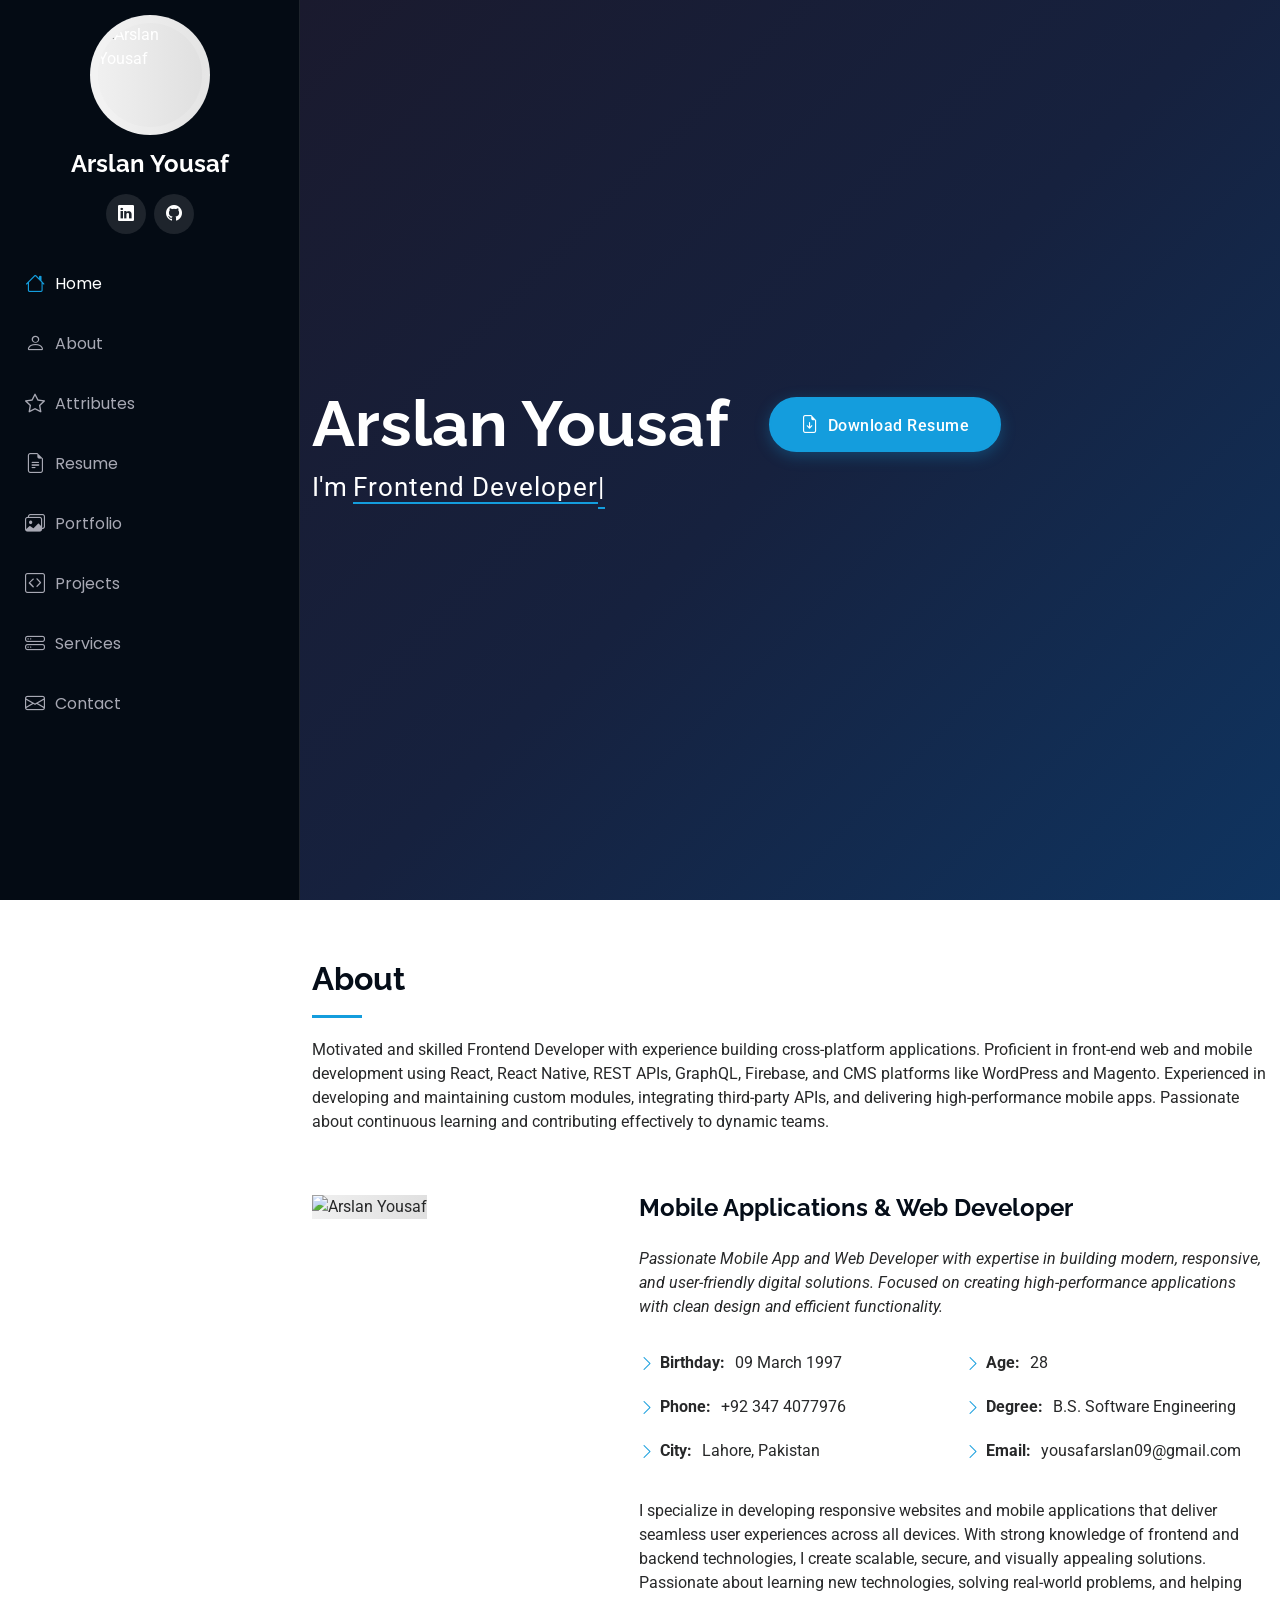
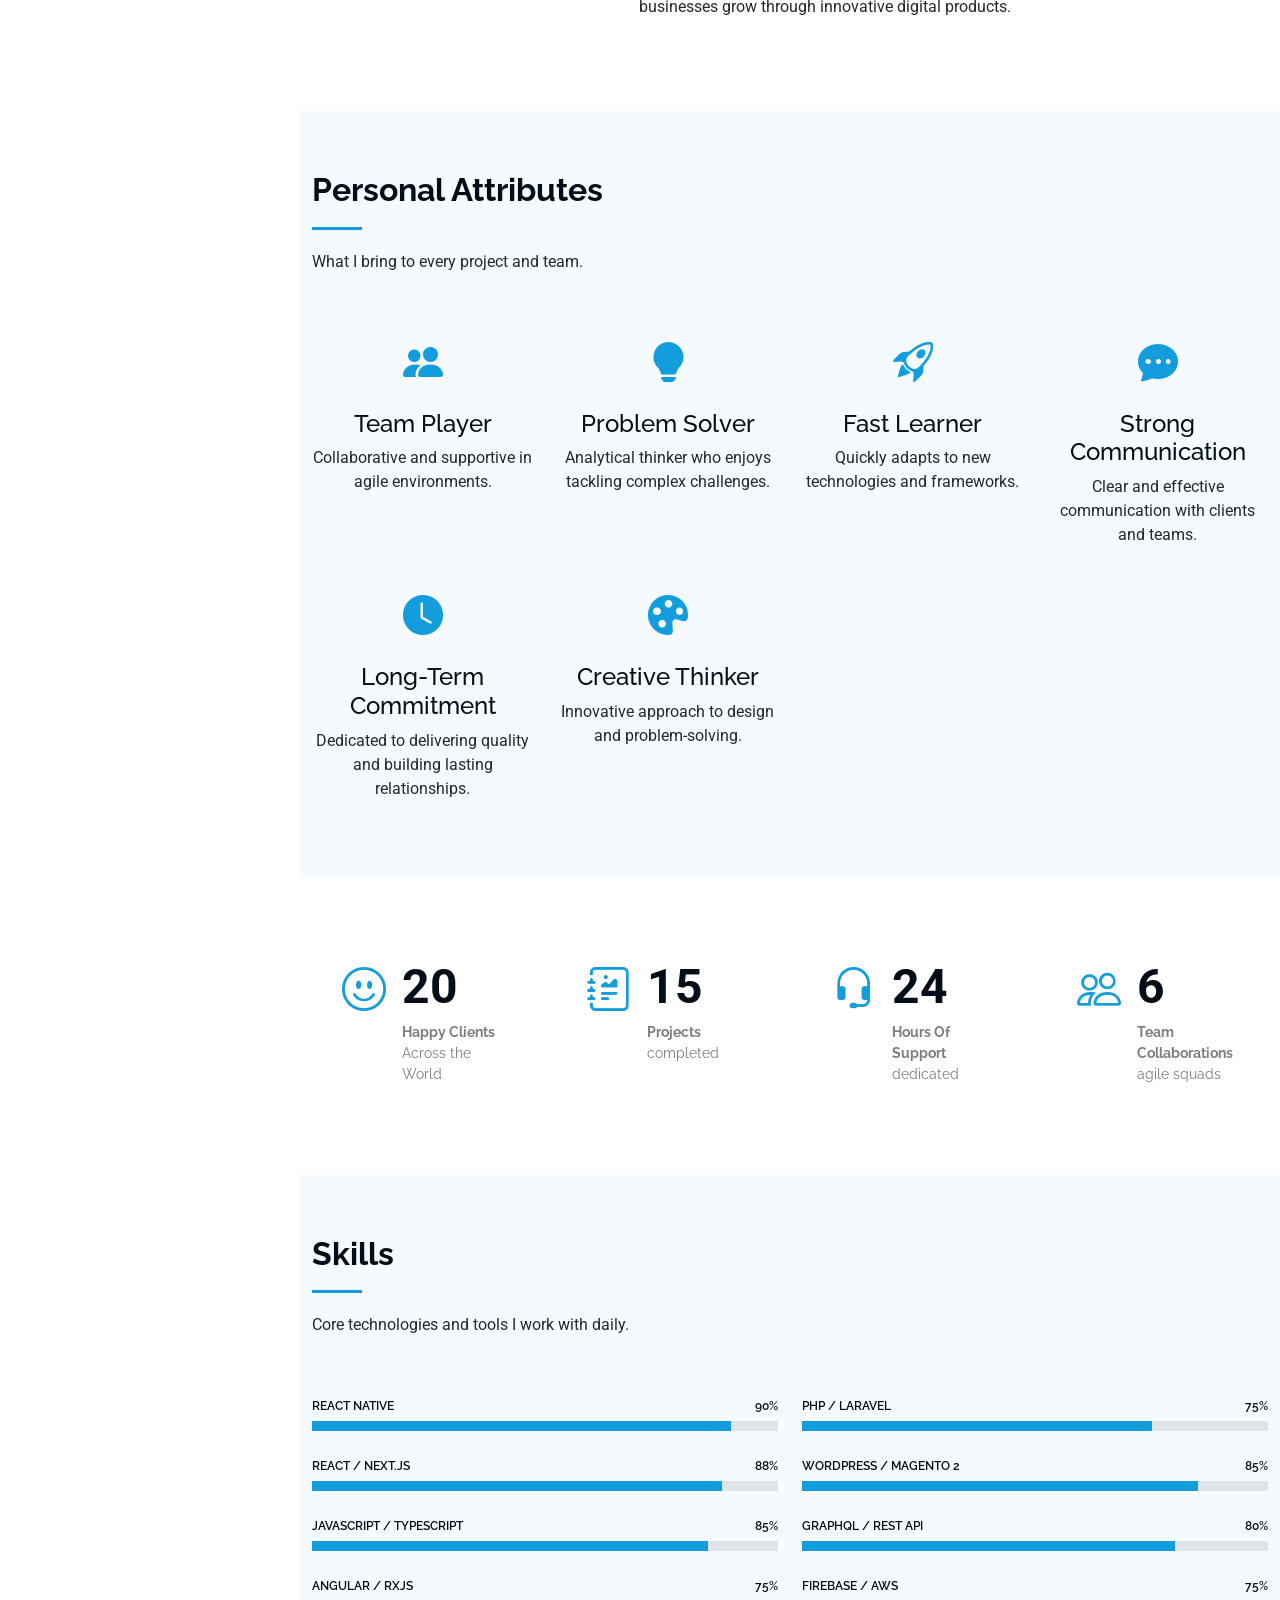
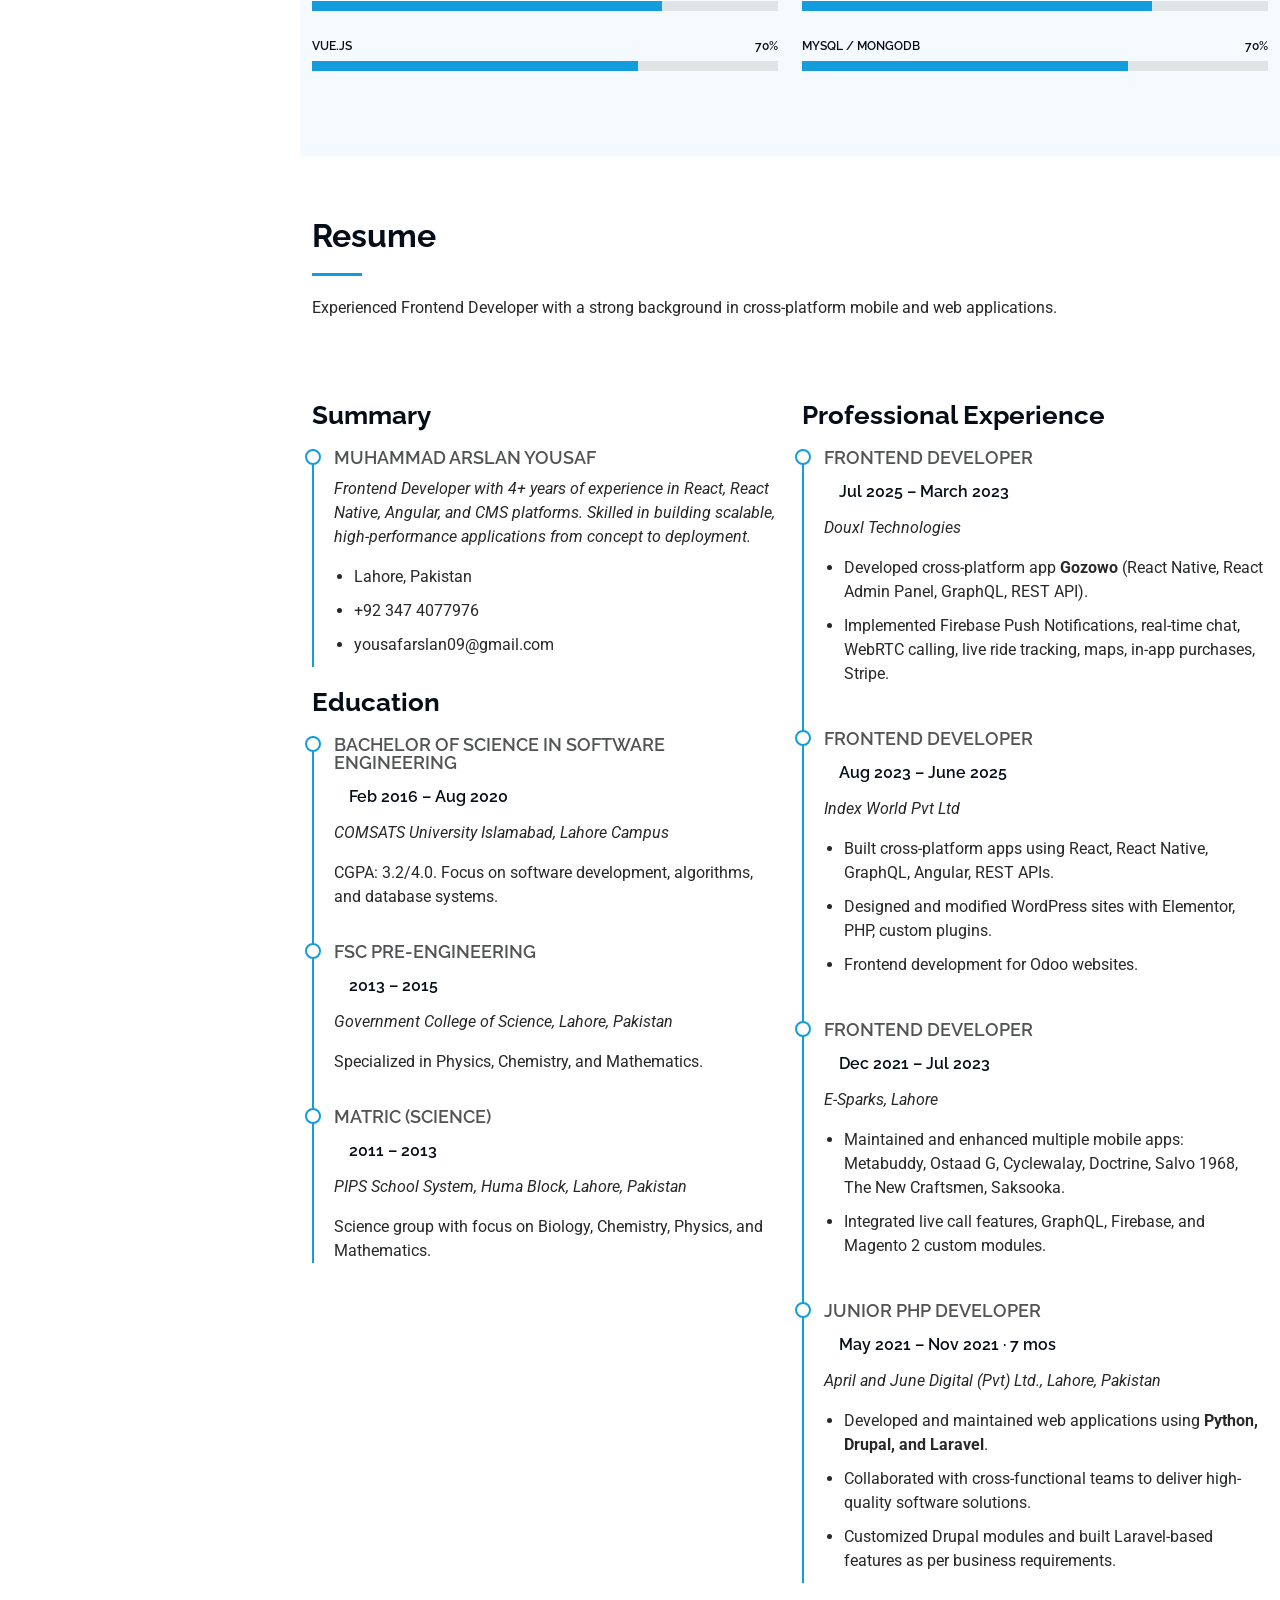
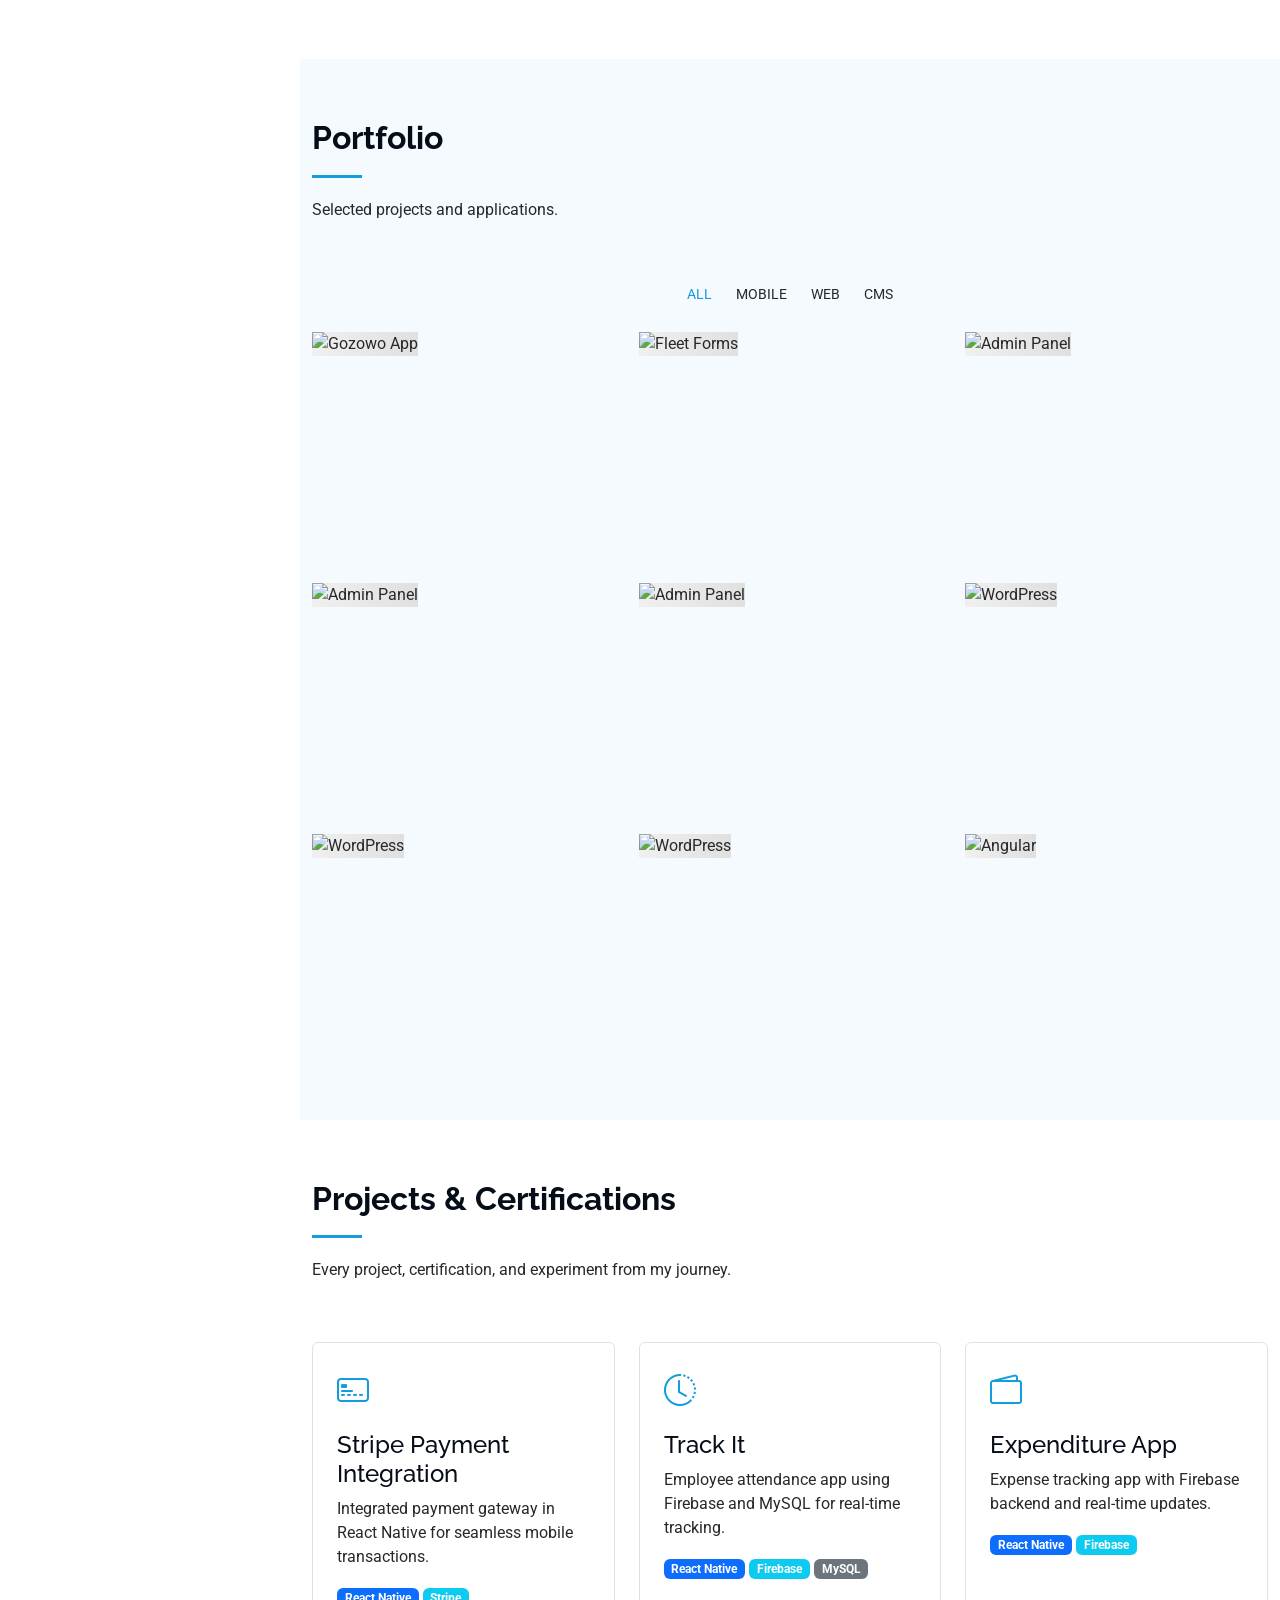
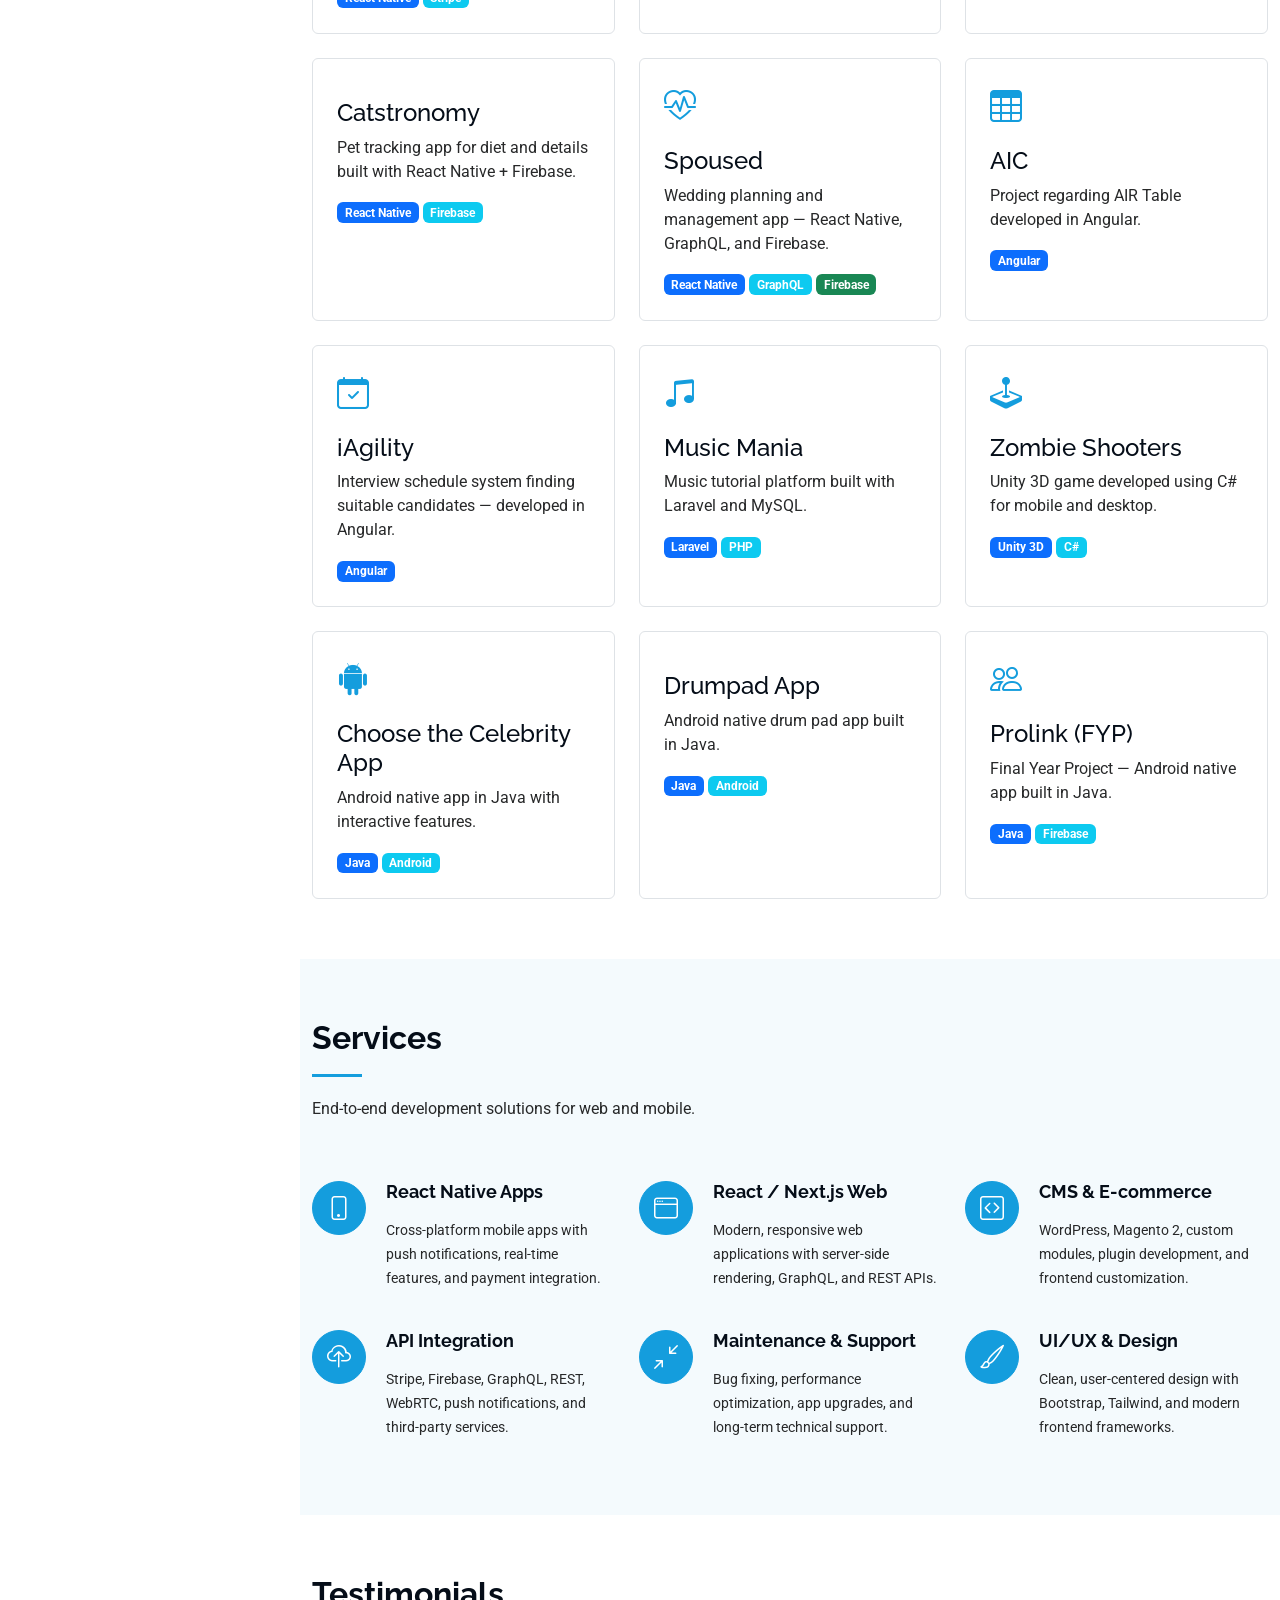
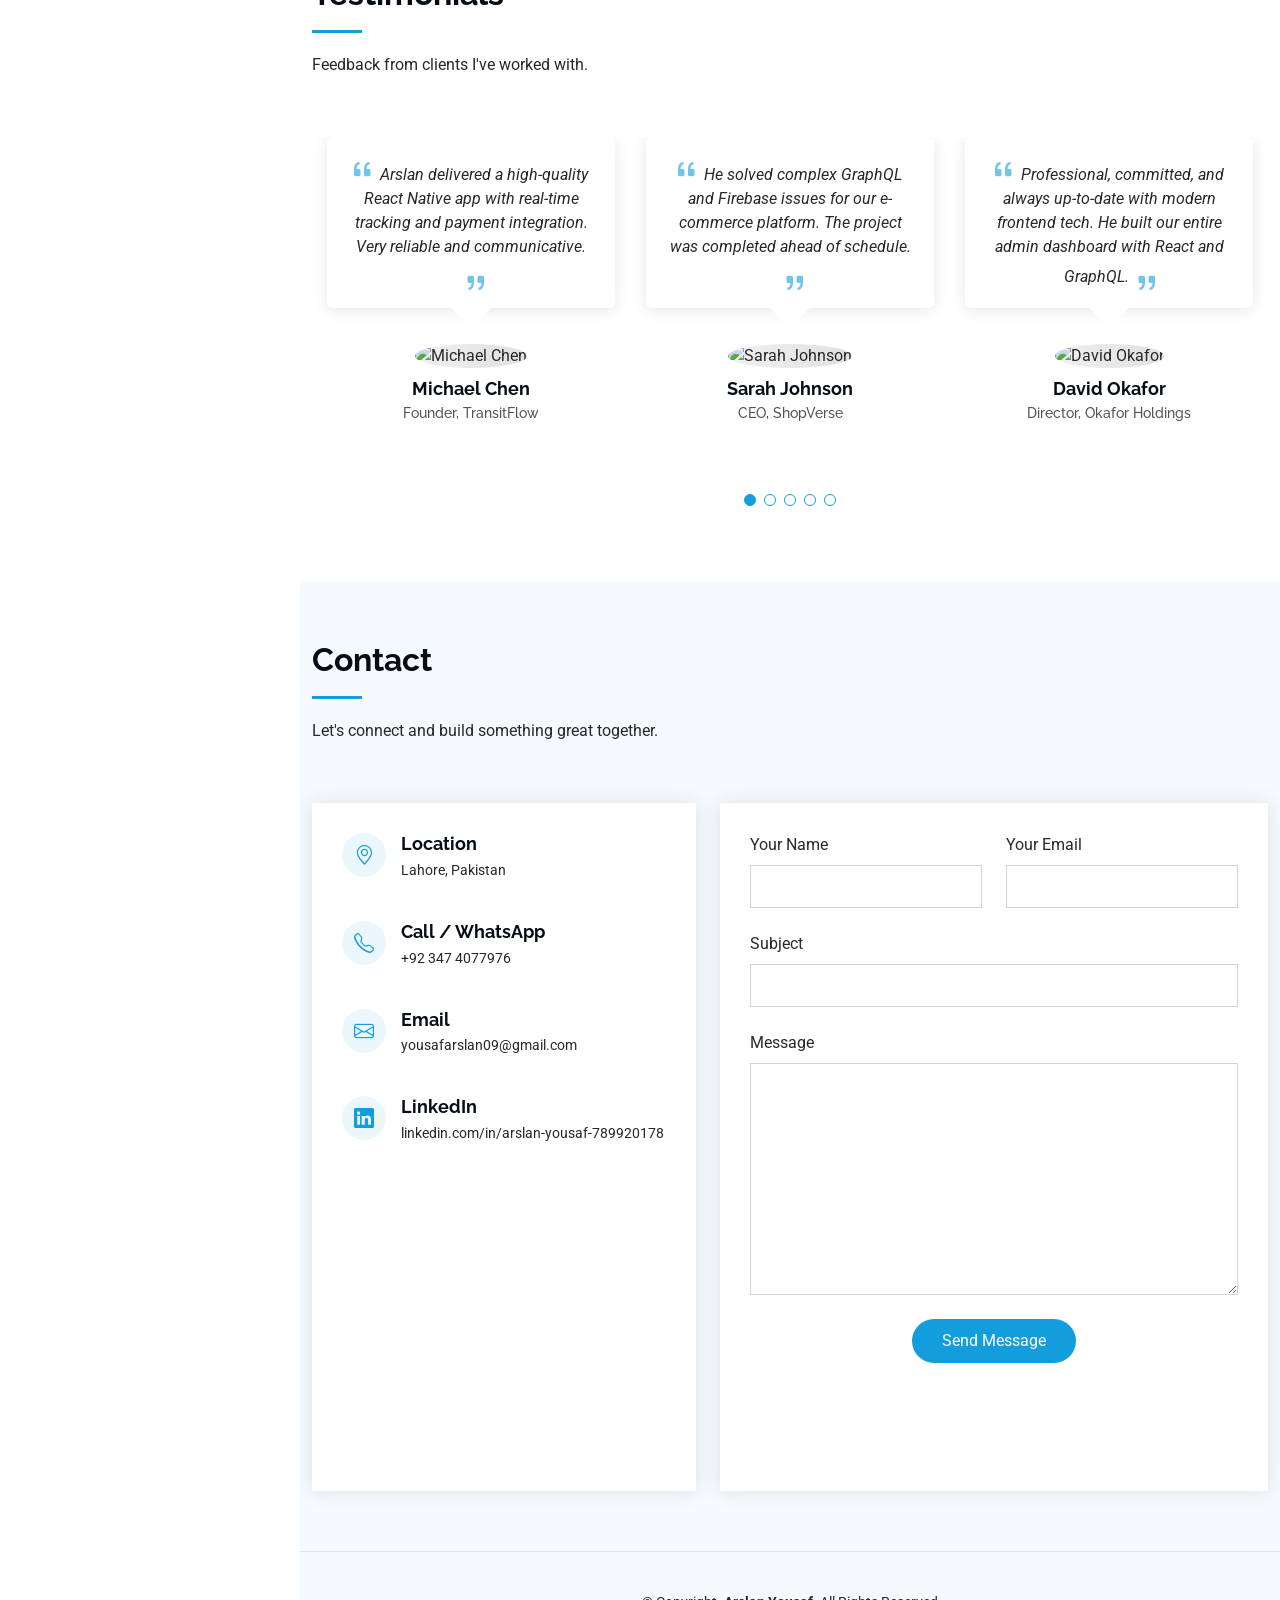
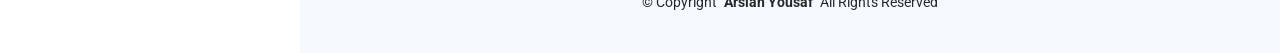
==== commit 0e898811: "Added without image" ====
--- a/index.html
+++ b/index.html
@@ -1,767 +1,1771 @@
 <!doctype html>
+
 <html lang="en">
+
   <head>
+
     <meta charset="utf-8" />
+
     <meta content="width=device-width, initial-scale=1.0" name="viewport" />
+
     <title>Arslan Yousaf · Portfolio</title>
+
     <meta content="Arslan Yousaf - React Native & Frontend Developer" name="description" />
+
     <meta content="React Native, React, JavaScript, TypeScript, Portfolio" name="keywords" />
 
+
+
     <!-- Favicons -->
+
     <link href="assets/img/favicon.png" rel="icon" />
+
     <link href="assets/img/apple-touch-icon.png" rel="apple-touch-icon" />
 
+
+
     <!-- Fonts -->
+
     <link href="https://fonts.googleapis.com" rel="preconnect" />
+
     <link href="https://fonts.gstatic.com" rel="preconnect" crossorigin />
+
     <link
+
       href="https://fonts.googleapis.com/css2?family=Roboto:ital,wght@0,100;0,300;0,400;0,500;0,700;0,900;1,100;1,300;1,400;1,500;1,700;1,900&family=Poppins:ital,wght@0,100;0,200;0,300;0,400;0,500;0,600;0,700;0,800;0,900;1,100;1,200;1,300;1,400;1,500;1,600;1,700;1,800;1,900&family=Raleway:ital,wght@0,100;0,200;0,300;0,400;0,500;0,600;0,700;0,800;0,900;1,100;1,200;1,300;1,400;1,500;1,600;1,700;1,800;1,900&display=swap"
+
       rel="stylesheet"
+
     />
 
+
+
     <!-- Vendor CSS Files -->
+
     <link href="assets/vendor/bootstrap/css/bootstrap.min.css" rel="stylesheet" />
+
     <link href="assets/vendor/bootstrap-icons/bootstrap-icons.css" rel="stylesheet" />
+
     <link href="assets/vendor/aos/aos.css" rel="stylesheet" />
+
     <link href="assets/vendor/glightbox/css/glightbox.min.css" rel="stylesheet" />
+
     <link href="assets/vendor/swiper/swiper-bundle.min.css" rel="stylesheet" />
 
+
+
     <!-- Main CSS File -->
+
     <link href="assets/css/main.css" rel="stylesheet" />
 
+
+
     <!-- Custom Download Button Styles -->
+
     <style>
+
       .btn-download-resume {
+
         display: inline-block;
+
         background-color: #149ddd;
+
         color: #ffffff;
+
         padding: 12px 30px;
+
         border-radius: 50px;
+
         font-weight: 500;
+
         font-size: 16px;
+
         text-decoration: none;
+
         border: 2px solid #149ddd;
+
         transition: all 0.3s ease;
+
         box-shadow: 0 4px 15px rgba(20, 157, 221, 0.3);
+
         letter-spacing: 0.5px;
+
       }
+
       .btn-download-resume:hover {
+
         background-color: #149ddd;
+
         color: #ffffff;
+
         transform: translateY(-5px) scale(1.03);
+
         box-shadow: 0 12px 30px rgba(20, 157, 221, 0.5);
+
         text-decoration: none;
+
         border-color: #149ddd;
+
       }
+
       .btn-download-resume i {
+
         font-size: 18px;
+
       }
+
       /* Center hero content */
+
       #hero .container {
+
         display: flex;
+
         flex-direction: column;
+
         justify-content: center;
+
       }
+
       .hero-content{
+
         display: flex;
+
         gap: 40px;
+
         align-items: center;
+
       }
+
       #hero p {
+
         margin-bottom: 5px;
+
       }
+
       /* Ensure typed cursor stays inline */
+
       #hero .typed-cursor {
+
         display: inline-block;
+
       }
+
+      
+
+      /* Optimize hero background - use CSS instead of large image */
+
+      #hero {
+
+        background: linear-gradient(135deg, #1a1a2e 0%, #16213e 50%, #0f3460 100%);
+
+        position: relative;
+
+        overflow: hidden;
+
+      }
+
+      #hero::before {
+
+        content: '';
+
+        position: absolute;
+
+        top: 0;
+
+        left: 0;
+
+        right: 0;
+
+        bottom: 0;
+
+        background: url('assets/img/hero-bg.webp') center/cover no-repeat;
+
+        opacity: 0.15;
+
+        z-index: 0;
+
+      }
+
+      #hero .container {
+
+        position: relative;
+
+        z-index: 1;
+
+      }
+
+      /* Lazy loading blur effect */
+
+      .lazy-load {
+
+        background: #f0f0f0;
+
+        background-image: linear-gradient(90deg, #f0f0f0 0%, #e0e0e0 50%, #f0f0f0 100%);
+
+        background-size: 200% 100%;
+
+        animation: shimmer 1.5s infinite;
+
+      }
+
+      @keyframes shimmer {
+
+        0% { background-position: -200% 0; }
+
+        100% { background-position: 200% 0; }
+
+      }
+
+      .lazy-load img {
+
+        opacity: 0;
+
+        transition: opacity 0.3s ease-in;
+
+      }
+
+      .lazy-load img.loaded {
+
+        opacity: 1;
+
+      }
+
     </style>
+
   </head>
 
+
+
   <body class="index-page">
+
     <!-- ======= Header ======= -->
+
     <header id="header" class="header dark-background d-flex flex-column">
+
       <i class="header-toggle d-xl-none bi bi-list"></i>
 
+
+
       <div class="profile-img">
-        <img src="assets/img/my-profile-img.jpeg" alt="Arslan Yousaf" class="img-fluid rounded-circle" />
+
+        <picture>
+
+          <source srcset="assets/img/my-profile-img.webp" type="image/webp">
+
+          <source srcset="assets/img/my-profile-img.jpg" type="image/jpeg">
+
+          <img src="assets/img/my-profile-img.jpg" alt="Arslan Yousaf" class="img-fluid rounded-circle" loading="lazy" width="150" height="150" decoding="async" />
+
+        </picture>
+
       </div>
 
+
+
       <a href="index.html" class="logo d-flex align-items-center justify-content-center">
+
         <h1 class="sitename">Arslan Yousaf</h1>
+
       </a>
 
+
+
       <!-- Sidebar Social Links: only LinkedIn and GitHub -->
+
       <div class="social-links text-center">
-        <a href="https://linkedin.com/in/arslan-yousaf-789920178" class="linkedin" target="_blank"><i class="bi bi-linkedin"></i></a>
-        <a href="https://github.com/maych1997" class="github" target="_blank"><i class="bi bi-github"></i></a>
+
+        <a href="https://linkedin.com/in/arslan-yousaf-789920178" class="linkedin" target="_blank" rel="noopener"><i class="bi bi-linkedin"></i></a>
+
+        <a href="https://github.com/maych1997" class="github" target="_blank" rel="noopener"><i class="bi bi-github"></i></a>
+
       </div>
 
+
+
       <nav id="navmenu" class="navmenu">
+
         <ul>
+
           <li><a href="#hero" class="active"><i class="bi bi-house navicon"></i>Home</a></li>
+
           <li><a href="#about"><i class="bi bi-person navicon"></i> About</a></li>
+
           <li><a href="#attributes"><i class="bi bi-star navicon"></i> Attributes</a></li>
+
           <li><a href="#resume"><i class="bi bi-file-earmark-text navicon"></i> Resume</a></li>
+
           <li><a href="#portfolio"><i class="bi bi-images navicon"></i> Portfolio</a></li>
+
           <li><a href="#personal-projects"><i class="bi bi-code-square navicon"></i> Projects</a></li>
+
           <li><a href="#services"><i class="bi bi-hdd-stack navicon"></i> Services</a></li>
+
           <li><a href="#contact"><i class="bi bi-envelope navicon"></i> Contact</a></li>
+
         </ul>
+
       </nav>
+
     </header>
 
+
+
     <main class="main">
+
       <!-- ======= Hero Section ======= -->
+
       <section id="hero" class="hero section dark-background">
-        <img src="assets/img/hero-bg.png" alt="hero background" data-aos="fade-in" />
+
         <div class="container" data-aos="fade-up" data-aos-delay="100">
+
           
+
           <div class="hero-content">
+
             <h2>Arslan Yousaf</h2>
+
             <div>
+
             <a href="assets/resume/Arslan_Yousaf_Resume.pdf" download class="btn-download-resume">
+
               <i class="bi bi-file-earmark-arrow-down me-2"></i>Download Resume
+
             </a>
+
           </div>
+
           </div>
+
           <p>
+
             I'm
+
             <span class="typed" data-typed-items="Frontend Developer, React Native Developer, React JS Developer, JavaScript Developer, TypeScript Developer">
+
             </span>
+
             <span class="typed-cursor typed-cursor--blink" aria-hidden="true"></span>
+
           </p>
 
-        </div>
+
+
+        </div>
+
       </section>
 
+
+
       <!-- ======= About Section ======= -->
+
       <section id="about" class="about section">
+
         <div class="container section-title" data-aos="fade-up">
+
           <h2>About</h2>
+
           <p>
+
             Motivated and skilled Frontend Developer with experience building cross-platform applications.
+
             Proficient in front-end web and mobile development using React, React Native, REST APIs, GraphQL,
+
             Firebase, and CMS platforms like WordPress and Magento. Experienced in developing and maintaining
+
             custom modules, integrating third-party APIs, and delivering high-performance mobile apps.
+
             Passionate about continuous learning and contributing effectively to dynamic teams.
+
           </p>
-        </div>
+
+        </div>
+
+
 
         <div class="container" data-aos="fade-up" data-aos-delay="100">
+
           <div class="row gy-4 justify-content-center">
+
             <div class="col-lg-4">
-              <img src="assets/img/my-profile-img.jpeg" class="img-fluid" alt="Arslan Yousaf" />
-            </div>
+
+              <picture>
+
+                <source srcset="assets/img/my-profile-img.webp" type="image/webp">
+
+                <source srcset="assets/img/my-profile-img.jpg" type="image/jpeg">
+
+                <img src="assets/img/my-profile-img.jpg" class="img-fluid" alt="Arslan Yousaf" loading="lazy" width="400" height="400" decoding="async" />
+
+              </picture>
+
+            </div>
+
             <div class="col-lg-8 content">
+
               <h2>Mobile Applications &amp; Web Developer</h2>
+
               <p class="fst-italic py-3">
+
                 Passionate Mobile App and Web Developer with expertise in building modern, responsive,
+
                 and user-friendly digital solutions. Focused on creating high-performance applications
+
                 with clean design and efficient functionality.
+
               </p>
+
               <div class="row">
+
                 <div class="col-lg-6">
+
                   <ul>
+
                     <li><i class="bi bi-chevron-right"></i> <strong>Birthday:</strong> <span>09 March 1997</span></li>
+
                     <li><i class="bi bi-chevron-right"></i> <strong>Phone:</strong> <span>+92 347 4077976</span></li>
+
                     <li><i class="bi bi-chevron-right"></i> <strong>City:</strong> <span>Lahore, Pakistan</span></li>
+
                   </ul>
-                </div>
+
+                </div>
+
                 <div class="col-lg-6">
+
                   <ul>
+
                     <li><i class="bi bi-chevron-right"></i> <strong>Age:</strong> <span>28</span></li>
+
                     <li><i class="bi bi-chevron-right"></i> <strong>Degree:</strong> <span>B.S. Software Engineering</span></li>
+
                     <li><i class="bi bi-chevron-right"></i> <strong>Email:</strong> <span>yousafarslan09@gmail.com</span></li>
+
                   </ul>
-                </div>
-              </div>
+
+                </div>
+
+              </div>
+
               <p class="py-3">
+
                 I specialize in developing responsive websites and mobile applications that deliver seamless
+
                 user experiences across all devices. With strong knowledge of frontend and backend technologies,
+
                 I create scalable, secure, and visually appealing solutions. Passionate about learning new
+
                 technologies, solving real-world problems, and helping businesses grow through innovative digital products.
+
               </p>
-            </div>
+
+            </div>
+
           </div>
-        </div>
+
+        </div>
+
       </section>
 
+
+
       <!-- ======= Personal Attributes Section ======= -->
+
       <section id="attributes" class="attributes section light-background">
+
         <div class="container section-title" data-aos="fade-up">
+
           <h2>Personal Attributes</h2>
+
           <p>What I bring to every project and team.</p>
-        </div>
+
+        </div>
+
         <div class="container" data-aos="fade-up" data-aos-delay="100">
+
           <div class="row gy-4">
+
             <div class="col-lg-3 col-md-6">
+
               <div class="attribute-item text-center">
+
                 <i class="bi bi-people-fill" style="font-size: 2.5rem; color: #149ddd;"></i>
+
                 <h4 class="mt-3">Team Player</h4>
+
                 <p>Collaborative and supportive in agile environments.</p>
-              </div>
-            </div>
+
+              </div>
+
+            </div>
+
             <div class="col-lg-3 col-md-6">
+
               <div class="attribute-item text-center">
+
                 <i class="bi bi-lightbulb-fill" style="font-size: 2.5rem; color: #149ddd;"></i>
+
                 <h4 class="mt-3">Problem Solver</h4>
+
                 <p>Analytical thinker who enjoys tackling complex challenges.</p>
-              </div>
-            </div>
+
+              </div>
+
+            </div>
+
             <div class="col-lg-3 col-md-6">
+
               <div class="attribute-item text-center">
+
                 <i class="bi bi-rocket-takeoff" style="font-size: 2.5rem; color: #149ddd;"></i>
+
                 <h4 class="mt-3">Fast Learner</h4>
+
                 <p>Quickly adapts to new technologies and frameworks.</p>
-              </div>
-            </div>
+
+              </div>
+
+            </div>
+
             <div class="col-lg-3 col-md-6">
+
               <div class="attribute-item text-center">
+
                 <i class="bi bi-chat-dots-fill" style="font-size: 2.5rem; color: #149ddd;"></i>
+
                 <h4 class="mt-3">Strong Communication</h4>
+
                 <p>Clear and effective communication with clients and teams.</p>
-              </div>
-            </div>
+
+              </div>
+
+            </div>
+
             <div class="col-lg-3 col-md-6">
+
               <div class="attribute-item text-center">
+
                 <i class="bi bi-clock-fill" style="font-size: 2.5rem; color: #149ddd;"></i>
+
                 <h4 class="mt-3">Long-Term Commitment</h4>
+
                 <p>Dedicated to delivering quality and building lasting relationships.</p>
-              </div>
-            </div>
+
+              </div>
+
+            </div>
+
             <div class="col-lg-3 col-md-6">
+
               <div class="attribute-item text-center">
+
                 <i class="bi bi-palette-fill" style="font-size: 2.5rem; color: #149ddd;"></i>
+
                 <h4 class="mt-3">Creative Thinker</h4>
+
                 <p>Innovative approach to design and problem-solving.</p>
-              </div>
-            </div>
+
+              </div>
+
+            </div>
+
           </div>
-        </div>
+
+        </div>
+
       </section>
 
+
+
       <!-- ======= Stats Section ======= -->
+
       <section id="stats" class="stats section">
+
         <div class="container" data-aos="fade-up" data-aos-delay="100">
+
           <div class="row gy-4">
+
             <div class="col-lg-3 col-md-6">
+
               <div class="stats-item">
+
                 <i class="bi bi-emoji-smile"></i>
+
                 <span data-purecounter-start="0" data-purecounter-end="20" data-purecounter-duration="1" class="purecounter"></span>
+
                 <p><strong>Happy Clients</strong> <span>Across the World</span></p>
-              </div>
-            </div>
+
+              </div>
+
+            </div>
+
             <div class="col-lg-3 col-md-6">
+
               <div class="stats-item">
+
                 <i class="bi bi-journal-richtext"></i>
+
                 <span data-purecounter-start="0" data-purecounter-end="15" data-purecounter-duration="1" class="purecounter"></span>
+
                 <p><strong>Projects</strong> <span>completed</span></p>
-              </div>
-            </div>
+
+              </div>
+
+            </div>
+
             <div class="col-lg-3 col-md-6">
+
               <div class="stats-item">
+
                 <i class="bi bi-headset"></i>
+
                 <span data-purecounter-start="0" data-purecounter-end="24" data-purecounter-duration="1" class="purecounter"></span>
+
                 <p><strong>Hours Of Support</strong> <span>dedicated</span></p>
-              </div>
-            </div>
+
+              </div>
+
+            </div>
+
             <div class="col-lg-3 col-md-6">
+
               <div class="stats-item">
+
                 <i class="bi bi-people"></i>
+
                 <span data-purecounter-start="0" data-purecounter-end="6" data-purecounter-duration="1" class="purecounter"></span>
+
                 <p><strong>Team Collaborations</strong> <span>agile squads</span></p>
-              </div>
-            </div>
+
+              </div>
+
+            </div>
+
           </div>
-        </div>
+
+        </div>
+
       </section>
 
+
+
       <!-- ======= Skills Section ======= -->
+
       <section id="skills" class="skills section light-background">
+
         <div class="container section-title" data-aos="fade-up">
+
           <h2>Skills</h2>
+
           <p>Core technologies and tools I work with daily.</p>
-        </div>
+
+        </div>
+
         <div class="container" data-aos="fade-up" data-aos-delay="100">
+
           <div class="row skills-content skills-animation">
+
             <div class="col-lg-6">
+
               <div class="progress"><span class="skill"><span>React Native</span> <i class="val">90%</i></span><div class="progress-bar-wrap"><div class="progress-bar" role="progressbar" aria-valuenow="90" aria-valuemin="0" aria-valuemax="100"></div></div></div>
+
               <div class="progress"><span class="skill"><span>React / Next.js</span> <i class="val">88%</i></span><div class="progress-bar-wrap"><div class="progress-bar" role="progressbar" aria-valuenow="88" aria-valuemin="0" aria-valuemax="100"></div></div></div>
+
               <div class="progress"><span class="skill"><span>JavaScript / TypeScript</span> <i class="val">85%</i></span><div class="progress-bar-wrap"><div class="progress-bar" role="progressbar" aria-valuenow="85" aria-valuemin="0" aria-valuemax="100"></div></div></div>
+
               <div class="progress"><span class="skill"><span>Angular / RxJs</span> <i class="val">75%</i></span><div class="progress-bar-wrap"><div class="progress-bar" role="progressbar" aria-valuenow="75" aria-valuemin="0" aria-valuemax="100"></div></div></div>
+
               <div class="progress"><span class="skill"><span>Vue.js</span> <i class="val">70%</i></span><div class="progress-bar-wrap"><div class="progress-bar" role="progressbar" aria-valuenow="70" aria-valuemin="0" aria-valuemax="100"></div></div></div>
-            </div>
+
+            </div>
+
             <div class="col-lg-6">
+
               <div class="progress"><span class="skill"><span>PHP / Laravel</span> <i class="val">75%</i></span><div class="progress-bar-wrap"><div class="progress-bar" role="progressbar" aria-valuenow="75" aria-valuemin="0" aria-valuemax="100"></div></div></div>
+
               <div class="progress"><span class="skill"><span>WordPress / Magento 2</span> <i class="val">85%</i></span><div class="progress-bar-wrap"><div class="progress-bar" role="progressbar" aria-valuenow="85" aria-valuemin="0" aria-valuemax="100"></div></div></div>
+
               <div class="progress"><span class="skill"><span>GraphQL / REST API</span> <i class="val">80%</i></span><div class="progress-bar-wrap"><div class="progress-bar" role="progressbar" aria-valuenow="80" aria-valuemin="0" aria-valuemax="100"></div></div></div>
+
               <div class="progress"><span class="skill"><span>Firebase / AWS</span> <i class="val">75%</i></span><div class="progress-bar-wrap"><div class="progress-bar" role="progressbar" aria-valuenow="75" aria-valuemin="0" aria-valuemax="100"></div></div></div>
+
               <div class="progress"><span class="skill"><span>MySQL / MongoDB</span> <i class="val">70%</i></span><div class="progress-bar-wrap"><div class="progress-bar" role="progressbar" aria-valuenow="70" aria-valuemin="0" aria-valuemax="100"></div></div></div>
-            </div>
+
+            </div>
+
           </div>
-        </div>
+
+        </div>
+
       </section>
 
+
+
       <!-- ======= Resume Section ======= (fully adapted to CV) -->
+
       <section id="resume" class="resume section">
+
         <div class="container section-title" data-aos="fade-up">
+
           <h2>Resume</h2>
+
           <p>Experienced Frontend Developer with a strong background in cross-platform mobile and web applications.</p>
-        </div>
+
+        </div>
+
         <div class="container">
+
           <div class="row">
+
             <div class="col-lg-6" data-aos="fade-up" data-aos-delay="100">
+
               <h3 class="resume-title">Summary</h3>
+
               <div class="resume-item pb-0">
+
                 <h4>Muhammad Arslan Yousaf</h4>
+
                 <p><em>Frontend Developer with 4+ years of experience in React, React Native, Angular, and CMS platforms. Skilled in building scalable, high-performance applications from concept to deployment.</em></p>
+
                 <ul>
+
                   <li>Lahore, Pakistan</li>
+
                   <li>+92 347 4077976</li>
+
                   <li>yousafarslan09@gmail.com</li>
+
                 </ul>
-              </div>
+
+              </div>
+
+
 
               <h3 class="resume-title">Education</h3>
+
               <!-- Bachelor's Degree -->
+
               <div class="resume-item">
+
                 <h4>Bachelor of Science in Software Engineering</h4>
+
                 <h5>Feb 2016 – Aug 2020</h5>
+
                 <p><em>COMSATS University Islamabad, Lahore Campus</em></p>
+
                 <p>CGPA: 3.2/4.0. Focus on software development, algorithms, and database systems.</p>
-              </div>
+
+              </div>
+
               <!-- FSc Pre-Engineering -->
+
               <div class="resume-item">
+
                 <h4>FSc Pre-Engineering</h4>
+
                 <h5>2013 – 2015</h5>
+
                 <p><em>Government College of Science, Lahore, Pakistan</em></p>
+
                 <p>Specialized in Physics, Chemistry, and Mathematics.</p>
-              </div>
+
+              </div>
+
               <!-- Matric -->
+
               <div class="resume-item">
+
                 <h4>Matric (Science)</h4>
+
                 <h5>2011 – 2013</h5>
+
                 <p><em>PIPS School System, Huma Block, Lahore, Pakistan</em></p>
+
                 <p>Science group with focus on Biology, Chemistry, Physics, and Mathematics.</p>
-              </div>
-            </div>
+
+              </div>
+
+            </div>
+
+
 
             <div class="col-lg-6" data-aos="fade-up" data-aos-delay="200">
+
               <h3 class="resume-title">Professional Experience</h3>
+
               <!-- Douxl Technologies -->
+
               <div class="resume-item">
+
                 <h4>Frontend Developer</h4>
+
                 <h5>Jul 2025 – March 2023</h5>
+
                 <p><em>Douxl Technologies</em></p>
+
                 <ul>
+
                   <li>Developed cross-platform app <strong>Gozowo</strong> (React Native, React Admin Panel, GraphQL, REST API).</li>
+
                   <li>Implemented Firebase Push Notifications, real-time chat, WebRTC calling, live ride tracking, maps, in-app purchases, Stripe.</li>
+
                 </ul>
-              </div>
+
+              </div>
+
               <!-- Index World Pvt Ltd -->
+
               <div class="resume-item">
+
                 <h4>Frontend Developer</h4>
+
                 <h5>Aug 2023 – June 2025</h5>
+
                 <p><em>Index World Pvt Ltd</em></p>
+
                 <ul>
+
                   <li>Built cross-platform apps using React, React Native, GraphQL, Angular, REST APIs.</li>
+
                   <li>Designed and modified WordPress sites with Elementor, PHP, custom plugins.</li>
+
                   <li>Frontend development for Odoo websites.</li>
+
                 </ul>
-              </div>
+
+              </div>
+
               <!-- E-Sparks -->
+
               <div class="resume-item">
+
                 <h4>Frontend Developer</h4>
+
                 <h5>Dec 2021 – Jul 2023</h5>
+
                 <p><em>E-Sparks, Lahore</em></p>
+
                 <ul>
+
                   <li>Maintained and enhanced multiple mobile apps: Metabuddy, Ostaad G, Cyclewalay, Doctrine, Salvo 1968, The New Craftsmen, Saksooka.</li>
+
                   <li>Integrated live call features, GraphQL, Firebase, and Magento 2 custom modules.</li>
+
                 </ul>
-              </div>
+
+              </div>
+
               <!-- Junior PHP Developer (LAST) -->
+
               <div class="resume-item">
+
                 <h4>Junior PHP Developer</h4>
+
                 <h5>May 2021 – Nov 2021 · 7 mos</h5>
+
                 <p><em>April and June Digital (Pvt) Ltd., Lahore, Pakistan</em></p>
+
                 <ul>
+
                   <li>Developed and maintained web applications using <strong>Python, Drupal, and Laravel</strong>.</li>
+
                   <li>Collaborated with cross-functional teams to deliver high-quality software solutions.</li>
+
                   <li>Customized Drupal modules and built Laravel-based features as per business requirements.</li>
+
                 </ul>
-              </div>
-            </div>
+
+              </div>
+
+            </div>
+
           </div>
-        </div>
+
+        </div>
+
       </section>
 
+
+
       <!-- ======= Portfolio Section ======= -->
+
       <section id="portfolio" class="portfolio section light-background">
+
         <div class="container section-title" data-aos="fade-up">
+
           <h2>Portfolio</h2>
+
           <p>Selected projects and applications.</p>
-        </div>
+
+        </div>
+
         <div class="container">
+
           <div class="isotope-layout" data-default-filter="*" data-layout="masonry" data-sort="original-order">
+
             <ul class="portfolio-filters isotope-filters" data-aos="fade-up" data-aos-delay="100">
+
               <li data-filter="*" class="filter-active">All</li>
+
               <li data-filter=".filter-app">Mobile</li>
+
               <li data-filter=".filter-product">Web</li>
+
               <li data-filter=".filter-branding">CMS</li>
+
             </ul>
+
             <div class="row gy-4 isotope-container" data-aos="fade-up" data-aos-delay="200">
+
               <div class="col-lg-4 col-md-6 portfolio-item isotope-item filter-app">
+
                 <div class="portfolio-content h-100">
-                  <img src="assets/img/portfolio/app-1.png" class="img-fluid" alt="Gozowo App" />
+
+                  <picture>
+
+                    <source srcset="assets/img/portfolio/app-1.webp" type="image/webp">
+
+                    <source srcset="assets/img/portfolio/app-1.jpg" type="image/jpeg">
+
+                    <img src="assets/img/portfolio/app-1.jpg" class="img-fluid" alt="Gozowo App" loading="lazy" width="400" height="300" decoding="async" />
+
+                  </picture>
+
                   <div class="portfolio-info"><h4>Gozowo</h4><p>React Native, GraphQL, Stripe</p><a href="assets/img/portfolio/app-1.jpg" title="Gozowo" data-gallery="portfolio-gallery-app" class="glightbox preview-link"><i class="bi bi-zoom-in"></i></a></div>
-                </div>
-              </div>
+
+                </div>
+
+              </div>
+
               <div class="col-lg-4 col-md-6 portfolio-item isotope-item filter-app">
+
                 <div class="portfolio-content h-100">
-                  <img src="assets/img/portfolio/app-2.png" class="img-fluid" alt="Fleet Forms" />
+
+                  <picture>
+
+                    <source srcset="assets/img/portfolio/app-2.webp" type="image/webp">
+
+                    <source srcset="assets/img/portfolio/app-2.jpg" type="image/jpeg">
+
+                    <img src="assets/img/portfolio/app-2.jpg" class="img-fluid" alt="Fleet Forms" loading="lazy" width="400" height="300" decoding="async" />
+
+                  </picture>
+
                   <div class="portfolio-info"><h4>Fleet Forms</h4><p>React Native, Firebase, WebRTC</p><a href="assets/img/portfolio/app-2.jpg" title="Fleet Forms" data-gallery="portfolio-gallery-app" class="glightbox preview-link"><i class="bi bi-zoom-in"></i></a></div>
-                </div>
-              </div>
+
+                </div>
+
+              </div>
+
               <div class="col-lg-4 col-md-6 portfolio-item isotope-item filter-product">
+
                 <div class="portfolio-content h-100">
-                  <img src="assets/img/portfolio/product-4.png" class="img-fluid" alt="Admin Panel" />
+
+                  <picture>
+
+                    <source srcset="assets/img/portfolio/product-4.webp" type="image/webp">
+
+                    <source srcset="assets/img/portfolio/product-4.jpg" type="image/jpeg">
+
+                    <img src="assets/img/portfolio/product-4.jpg" class="img-fluid" alt="Admin Panel" loading="lazy" width="400" height="300" decoding="async" />
+
+                  </picture>
+
                   <div class="portfolio-info"><h4>Admin Dashboard</h4><p>React, GraphQL, REST</p><a href="assets/img/portfolio/product-1.jpg" title="Admin Panel" data-gallery="portfolio-gallery-product" class="glightbox preview-link"><i class="bi bi-zoom-in"></i></a></div>
-                </div>
-              </div>
+
+                </div>
+
+              </div>
+
               <div class="col-lg-4 col-md-6 portfolio-item isotope-item filter-product">
+
                 <div class="portfolio-content h-100">
-                  <img src="assets/img/portfolio/product-5.png" class="img-fluid" alt="Admin Panel" />
+
+                  <picture>
+
+                    <source srcset="assets/img/portfolio/product-5.webp" type="image/webp">
+
+                    <source srcset="assets/img/portfolio/product-5.jpg" type="image/jpeg">
+
+                    <img src="assets/img/portfolio/product-5.jpg" class="img-fluid" alt="Admin Panel" loading="lazy" width="400" height="300" decoding="async" />
+
+                  </picture>
+
                   <div class="portfolio-info"><h4>Admin Dashboard</h4><p>React, GraphQL, REST</p><a href="assets/img/portfolio/product-1.jpg" title="Admin Panel" data-gallery="portfolio-gallery-product" class="glightbox preview-link"><i class="bi bi-zoom-in"></i></a></div>
-                </div>
-              </div>
+
+                </div>
+
+              </div>
+
               <div class="col-lg-4 col-md-6 portfolio-item isotope-item filter-product">
+
                 <div class="portfolio-content h-100">
-                  <img src="assets/img/portfolio/product-6.png" class="img-fluid" alt="Admin Panel" />
+
+                  <picture>
+
+                    <source srcset="assets/img/portfolio/product-6.webp" type="image/webp">
+
+                    <source srcset="assets/img/portfolio/product-6.jpg" type="image/jpeg">
+
+                    <img src="assets/img/portfolio/product-6.jpg" class="img-fluid" alt="Admin Panel" loading="lazy" width="400" height="300" decoding="async" />
+
+                  </picture>
+
                   <div class="portfolio-info"><h4>Admin Dashboard</h4><p>React, GraphQL, REST</p><a href="assets/img/portfolio/product-1.jpg" title="Admin Panel" data-gallery="portfolio-gallery-product" class="glightbox preview-link"><i class="bi bi-zoom-in"></i></a></div>
-                </div>
-              </div>
+
+                </div>
+
+              </div>
+
               <div class="col-lg-4 col-md-6 portfolio-item isotope-item filter-branding">
+
                 <div class="portfolio-content h-100">
-                  <img src="assets/img/portfolio/product-1.png" class="img-fluid" alt="WordPress" />
+
+                  <picture>
+
+                    <source srcset="assets/img/portfolio/product-1.webp" type="image/webp">
+
+                    <source srcset="assets/img/portfolio/product-1.jpg" type="image/jpeg">
+
+                    <img src="assets/img/portfolio/product-1.jpg" class="img-fluid" alt="WordPress" loading="lazy" width="400" height="300" decoding="async" />
+
+                  </picture>
+
                   <div class="portfolio-info"><h4>WordPress Sites</h4><p>Elementor, PHP, custom plugins</p><a href="assets/img/portfolio/branding-1.jpg" title="WordPress" data-gallery="portfolio-gallery-branding" class="glightbox preview-link"><i class="bi bi-zoom-in"></i></a></div>
-                </div>
-              </div>
+
+                </div>
+
+              </div>
+
               <div class="col-lg-4 col-md-6 portfolio-item isotope-item filter-branding">
+
                 <div class="portfolio-content h-100">
-                  <img src="assets/img/portfolio/product-2.png" class="img-fluid" alt="WordPress" />
+
+                  <picture>
+
+                    <source srcset="assets/img/portfolio/product-2.webp" type="image/webp">
+
+                    <source srcset="assets/img/portfolio/product-2.jpg" type="image/jpeg">
+
+                    <img src="assets/img/portfolio/product-2.jpg" class="img-fluid" alt="WordPress" loading="lazy" width="400" height="300" decoding="async" />
+
+                  </picture>
+
                   <div class="portfolio-info"><h4>WordPress Sites</h4><p>Elementor, PHP, custom plugins</p><a href="assets/img/portfolio/branding-1.jpg" title="WordPress" data-gallery="portfolio-gallery-branding" class="glightbox preview-link"><i class="bi bi-zoom-in"></i></a></div>
-                </div>
-              </div>
+
+                </div>
+
+              </div>
+
               <div class="col-lg-4 col-md-6 portfolio-item isotope-item filter-branding">
+
                 <div class="portfolio-content h-100">
-                  <img src="assets/img/portfolio/product-3.png" class="img-fluid" alt="WordPress" />
+
+                  <picture>
+
+                    <source srcset="assets/img/portfolio/product-3.webp" type="image/webp">
+
+                    <source srcset="assets/img/portfolio/product-3.jpg" type="image/jpeg">
+
+                    <img src="assets/img/portfolio/product-3.jpg" class="img-fluid" alt="WordPress" loading="lazy" width="400" height="300" decoding="async" />
+
+                  </picture>
+
                   <div class="portfolio-info"><h4>WordPress Sites</h4><p>Elementor, PHP, custom plugins</p><a href="assets/img/portfolio/branding-1.jpg" title="WordPress" data-gallery="portfolio-gallery-branding" class="glightbox preview-link"><i class="bi bi-zoom-in"></i></a></div>
-                </div>
-              </div>
-              <!-- <div class="col-lg-4 col-md-6 portfolio-item isotope-item filter-product">
+
+                </div>
+
+              </div>
+
+              <div class="col-lg-4 col-md-6 portfolio-item isotope-item filter-app">
+
                 <div class="portfolio-content h-100">
-                  <img src="assets/img/portfolio/product-1.jpg" class="img-fluid" alt="Magento 2" />
-                  <div class="portfolio-info"><h4>Magento 2</h4><p>Custom modules, frontend</p><a href="assets/img/portfolio/product-2.jpg" title="Magento 2" data-gallery="portfolio-gallery-product" class="glightbox preview-link"><i class="bi bi-zoom-in"></i></a></div>
-                </div>
-              </div> -->
-              <div class="col-lg-4 col-md-6 portfolio-item isotope-item filter-app">
-                <div class="portfolio-content h-100">
-                  <img src="assets/img/portfolio/app-3.png" class="img-fluid" alt="Angular" />
+
+                  <picture>
+
+                    <source srcset="assets/img/portfolio/app-3.webp" type="image/webp">
+
+                    <source srcset="assets/img/portfolio/app-3.jpg" type="image/jpeg">
+
+                    <img src="assets/img/portfolio/app-3.jpg" class="img-fluid" alt="Angular" loading="lazy" width="400" height="300" decoding="async" />
+
+                  </picture>
+
                   <div class="portfolio-info"><h4>Angular Projects</h4><p>AIC, iAgility</p><a href="assets/img/portfolio/app-3.jpg" title="Angular" data-gallery="portfolio-gallery-app" class="glightbox preview-link"><i class="bi bi-zoom-in"></i></a></div>
-                </div>
-              </div>
-            </div>
+
+                </div>
+
+              </div>
+
+            </div>
+
           </div>
-        </div>
+
+        </div>
+
       </section>
 
+
+
       <!-- ======= Personal Projects Section (ALL projects from CV - React Native first) ======= -->
+
       <section id="personal-projects" class="personal-projects section">
+
         <div class="container section-title" data-aos="fade-up">
+
           <h2>Projects &amp; Certifications</h2>
+
           <p>Every project, certification, and experiment from my journey.</p>
-        </div>
+
+        </div>
+
         <div class="container" data-aos="fade-up" data-aos-delay="100">
+
           <div class="row gy-4">
+
             <!-- REACT NATIVE PROJECTS (TOP) -->
+
             <!-- Stripe Payment Integration -->
+
             <div class="col-lg-4 col-md-6">
+
               <div class="project-item p-4 border rounded h-100">
+
                 <i class="bi bi-credit-card-2-front" style="font-size: 2rem; color: #149ddd;"></i>
+
                 <h4 class="mt-3">Stripe Payment Integration</h4>
+
                 <p>Integrated payment gateway in React Native for seamless mobile transactions.</p>
+
                 <span class="badge bg-primary">React Native</span> <span class="badge bg-info">Stripe</span>
-              </div>
-            </div>
+
+              </div>
+
+            </div>
+
             <!-- Track It -->
+
             <div class="col-lg-4 col-md-6">
+
               <div class="project-item p-4 border rounded h-100">
+
                 <i class="bi bi-clock-history" style="font-size: 2rem; color: #149ddd;"></i>
+
                 <h4 class="mt-3">Track It</h4>
+
                 <p>Employee attendance app using Firebase and MySQL for real-time tracking.</p>
+
                 <span class="badge bg-primary">React Native</span> <span class="badge bg-info">Firebase</span> <span class="badge bg-secondary">MySQL</span>
-              </div>
-            </div>
+
+              </div>
+
+            </div>
+
             <!-- Expenditure App -->
+
             <div class="col-lg-4 col-md-6">
+
               <div class="project-item p-4 border rounded h-100">
+
                 <i class="bi bi-wallet2" style="font-size: 2rem; color: #149ddd;"></i>
+
                 <h4 class="mt-3">Expenditure App</h4>
+
                 <p>Expense tracking app with Firebase backend and real-time updates.</p>
+
                 <span class="badge bg-primary">React Native</span> <span class="badge bg-info">Firebase</span>
-              </div>
-            </div>
+
+              </div>
+
+            </div>
+
             <!-- Catstronomy -->
+
             <div class="col-lg-4 col-md-6">
+
               <div class="project-item p-4 border rounded h-100">
+
                 <i class="bi bi-paw" style="font-size: 2rem; color: #149ddd;"></i>
+
                 <h4 class="mt-3">Catstronomy</h4>
+
                 <p>Pet tracking app for diet and details built with React Native + Firebase.</p>
+
                 <span class="badge bg-primary">React Native</span> <span class="badge bg-info">Firebase</span>
-              </div>
-            </div>
+
+              </div>
+
+            </div>
+
             <!-- Spoused -->
+
             <div class="col-lg-4 col-md-6">
+
               <div class="project-item p-4 border rounded h-100">
+
                 <i class="bi bi-heart-pulse" style="font-size: 2rem; color: #149ddd;"></i>
+
                 <h4 class="mt-3">Spoused</h4>
+
                 <p>Wedding planning and management app — React Native, GraphQL, and Firebase.</p>
+
                 <span class="badge bg-primary">React Native</span> <span class="badge bg-info">GraphQL</span>
+
                 <span class="badge bg-success">Firebase</span>
-              </div>
-            </div>
+
+              </div>
+
+            </div>
+
+
 
             <!-- OTHER PROJECTS (Angular, Laravel, Unity, Java) -->
+
             <!-- AIC -->
+
             <div class="col-lg-4 col-md-6">
+
               <div class="project-item p-4 border rounded h-100">
+
                 <i class="bi bi-table" style="font-size: 2rem; color: #149ddd;"></i>
+
                 <h4 class="mt-3">AIC</h4>
+
                 <p>Project regarding AIR Table developed in Angular.</p>
+
                 <span class="badge bg-primary">Angular</span>
-              </div>
-            </div>
+
+              </div>
+
+            </div>
+
             <!-- iAgility -->
+
             <div class="col-lg-4 col-md-6">
+
               <div class="project-item p-4 border rounded h-100">
+
                 <i class="bi bi-calendar-check" style="font-size: 2rem; color: #149ddd;"></i>
+
                 <h4 class="mt-3">iAgility</h4>
+
                 <p>Interview schedule system finding suitable candidates — developed in Angular.</p>
+
                 <span class="badge bg-primary">Angular</span>
-              </div>
-            </div>
+
+              </div>
+
+            </div>
+
             <!-- Music Mania -->
+
             <div class="col-lg-4 col-md-6">
+
               <div class="project-item p-4 border rounded h-100">
+
                 <i class="bi bi-music-note-beamed" style="font-size: 2rem; color: #149ddd;"></i>
+
                 <h4 class="mt-3">Music Mania</h4>
+
                 <p>Music tutorial platform built with Laravel and MySQL.</p>
+
                 <span class="badge bg-primary">Laravel</span> <span class="badge bg-info">PHP</span>
-              </div>
-            </div>
+
+              </div>
+
+            </div>
+
             <!-- Zombie Shooters -->
+
             <div class="col-lg-4 col-md-6">
+
               <div class="project-item p-4 border rounded h-100">
+
                 <i class="bi bi-joystick" style="font-size: 2rem; color: #149ddd;"></i>
+
                 <h4 class="mt-3">Zombie Shooters</h4>
+
                 <p>Unity 3D game developed using C# for mobile and desktop.</p>
+
                 <span class="badge bg-primary">Unity 3D</span> <span class="badge bg-info">C#</span>
-              </div>
-            </div>
+
+              </div>
+
+            </div>
+
             <!-- Choose the Celebrity App -->
+
             <div class="col-lg-4 col-md-6">
+
               <div class="project-item p-4 border rounded h-100">
+
                 <i class="bi bi-android2" style="font-size: 2rem; color: #149ddd;"></i>
+
                 <h4 class="mt-3">Choose the Celebrity App</h4>
+
                 <p>Android native app in Java with interactive features.</p>
+
                 <span class="badge bg-primary">Java</span> <span class="badge bg-info">Android</span>
-              </div>
-            </div>
+
+              </div>
+
+            </div>
+
             <!-- Drumpad App -->
+
             <div class="col-lg-4 col-md-6">
+
               <div class="project-item p-4 border rounded h-100">
+
                 <i class="bi bi-drum" style="font-size: 2rem; color: #149ddd;"></i>
+
                 <h4 class="mt-3">Drumpad App</h4>
+
                 <p>Android native drum pad app built in Java.</p>
+
                 <span class="badge bg-primary">Java</span> <span class="badge bg-info">Android</span>
-              </div>
-            </div>
+
+              </div>
+
+            </div>
+
             <!-- Prolink (FYP) -->
+
             <div class="col-lg-4 col-md-6">
+
               <div class="project-item p-4 border rounded h-100">
+
                 <i class="bi bi-people" style="font-size: 2rem; color: #149ddd;"></i>
+
                 <h4 class="mt-3">Prolink (FYP)</h4>
+
                 <p>Final Year Project — Android native app built in Java.</p>
+
                 <span class="badge bg-primary">Java</span> <span class="badge bg-info">Firebase</span>
-              </div>
-            </div>
+
+              </div>
+
+            </div>
+
           </div>
-        </div>
+
+        </div>
+
       </section>
 
+
+
       <!-- ======= Services Section ======= -->
+
       <section id="services" class="services section light-background">
+
         <div class="container section-title" data-aos="fade-up">
+
           <h2>Services</h2>
+
           <p>End-to-end development solutions for web and mobile.</p>
-        </div>
+
+        </div>
+
         <div class="container">
+
           <div class="row gy-4">
+
             <div class="col-lg-4 col-md-6 service-item d-flex" data-aos="fade-up" data-aos-delay="100">
+
               <div class="icon flex-shrink-0"><i class="bi bi-phone"></i></div>
+
               <div><h4 class="title"><a class="stretched-link">React Native Apps</a></h4><p class="description">Cross-platform mobile apps with push notifications, real-time features, and payment integration.</p></div>
-            </div>
+
+            </div>
+
             <div class="col-lg-4 col-md-6 service-item d-flex" data-aos="fade-up" data-aos-delay="200">
+
               <div class="icon flex-shrink-0"><i class="bi bi-window"></i></div>
+
               <div><h4 class="title"><a class="stretched-link">React / Next.js Web</a></h4><p class="description">Modern, responsive web applications with server-side rendering, GraphQL, and REST APIs.</p></div>
-            </div>
+
+            </div>
+
             <div class="col-lg-4 col-md-6 service-item d-flex" data-aos="fade-up" data-aos-delay="300">
+
               <div class="icon flex-shrink-0"><i class="bi bi-code-square"></i></div>
+
               <div><h4 class="title"><a class="stretched-link">CMS &amp; E-commerce</a></h4><p class="description">WordPress, Magento 2, custom modules, plugin development, and frontend customization.</p></div>
-            </div>
+
+            </div>
+
             <div class="col-lg-4 col-md-6 service-item d-flex" data-aos="fade-up" data-aos-delay="400">
+
               <div class="icon flex-shrink-0"><i class="bi bi-cloud-upload"></i></div>
+
               <div><h4 class="title"><a class="stretched-link">API Integration</a></h4><p class="description">Stripe, Firebase, GraphQL, REST, WebRTC, push notifications, and third-party services.</p></div>
-            </div>
+
+            </div>
+
             <div class="col-lg-4 col-md-6 service-item d-flex" data-aos="fade-up" data-aos-delay="500">
+
               <div class="icon flex-shrink-0"><i class="bi bi-arrows-angle-contract"></i></div>
+
               <div><h4 class="title"><a class="stretched-link">Maintenance &amp; Support</a></h4><p class="description">Bug fixing, performance optimization, app upgrades, and long-term technical support.</p></div>
-            </div>
+
+            </div>
+
             <div class="col-lg-4 col-md-6 service-item d-flex" data-aos="fade-up" data-aos-delay="600">
+
               <div class="icon flex-shrink-0"><i class="bi bi-brush"></i></div>
+
               <div><h4 class="title"><a class="stretched-link">UI/UX &amp; Design</a></h4><p class="description">Clean, user-centered design with Bootstrap, Tailwind, and modern frontend frameworks.</p></div>
-            </div>
+
+            </div>
+
           </div>
-        </div>
+
+        </div>
+
       </section>
 
+
+
       <!-- ======= Testimonials Section ======= (ONLY CLIENTS) -->
+
       <section id="testimonials" class="testimonials section">
+
         <div class="container section-title" data-aos="fade-up">
+
           <h2>Testimonials</h2>
+
           <p>Feedback from clients I've worked with.</p>
-        </div>
+
+        </div>
+
         <div class="container" data-aos="fade-up" data-aos-delay="100">
+
           <div class="swiper init-swiper">
+
             <script type="application/json" class="swiper-config">
+
               { "loop": true, "speed": 600, "autoplay": { "delay": 5000 }, "slidesPerView": "auto", "pagination": { "el": ".swiper-pagination", "clickable": true }, "breakpoints": { "320": { "slidesPerView": 1, "spaceBetween": 40 }, "1200": { "slidesPerView": 3, "spaceBetween": 1 } } }
+
             </script>
+
             <div class="swiper-wrapper">
+
               <div class="swiper-slide">
+
                 <div class="testimonial-item">
+
                   <p><i class="bi bi-quote quote-icon-left"></i><span>Arslan delivered a high-quality React Native app with real-time tracking and payment integration. Very reliable and communicative.</span><i class="bi bi-quote quote-icon-right"></i></p>
-                  <img src="assets/img/testimonials/testimonials-1.jpg" class="testimonial-img" alt="">
+
+                  <picture>
+
+                    <source srcset="assets/img/testimonials/testimonials-1.webp" type="image/webp">
+
+                    <source srcset="assets/img/testimonials/testimonials-1.jpg" type="image/jpeg">
+
+                    <img src="assets/img/testimonials/testimonials-1.jpg" class="testimonial-img" alt="Michael Chen" loading="lazy" width="80" height="80" decoding="async" />
+
+                  </picture>
+
                   <h3>Michael Chen</h3>
+
                   <h4>Founder, TransitFlow</h4>
-                </div>
-              </div>
+
+                </div>
+
+              </div>
+
               <div class="swiper-slide">
+
                 <div class="testimonial-item">
+
                   <p><i class="bi bi-quote quote-icon-left"></i><span>He solved complex GraphQL and Firebase issues for our e-commerce platform. The project was completed ahead of schedule.</span><i class="bi bi-quote quote-icon-right"></i></p>
-                  <img src="assets/img/testimonials/testimonials-2.jpg" class="testimonial-img" alt="">
+
+                  <picture>
+
+                    <source srcset="assets/img/testimonials/testimonials-2.webp" type="image/webp">
+
+                    <source srcset="assets/img/testimonials/testimonials-2.jpg" type="image/jpeg">
+
+                    <img src="assets/img/testimonials/testimonials-2.jpg" class="testimonial-img" alt="Sarah Johnson" loading="lazy" width="80" height="80" decoding="async" />
+
+                  </picture>
+
                   <h3>Sarah Johnson</h3>
+
                   <h4>CEO, ShopVerse</h4>
-                </div>
-              </div>
+
+                </div>
+
+              </div>
+
               <div class="swiper-slide">
+
                 <div class="testimonial-item">
+
                   <p><i class="bi bi-quote quote-icon-left"></i><span>Professional, committed, and always up-to-date with modern frontend tech. He built our entire admin dashboard with React and GraphQL.</span><i class="bi bi-quote quote-icon-right"></i></p>
-                  <img src="assets/img/testimonials/testimonials-3.jpg" class="testimonial-img" alt="">
+
+                  <picture>
+
+                    <source srcset="assets/img/testimonials/testimonials-3.webp" type="image/webp">
+
+                    <source srcset="assets/img/testimonials/testimonials-3.jpg" type="image/jpeg">
+
+                    <img src="assets/img/testimonials/testimonials-3.jpg" class="testimonial-img" alt="David Okafor" loading="lazy" width="80" height="80" decoding="async" />
+
+                  </picture>
+
                   <h3>David Okafor</h3>
+
                   <h4>Director, Okafor Holdings</h4>
-                </div>
-              </div>
+
+                </div>
+
+              </div>
+
               <div class="swiper-slide">
+
                 <div class="testimonial-item">
+
                   <p><i class="bi bi-quote quote-icon-left"></i><span>We hired Arslan for our Magento 2 migration. He handled custom modules and frontend with great attention to detail.</span><i class="bi bi-quote quote-icon-right"></i></p>
-                  <img src="assets/img/testimonials/testimonials-4.jpg" class="testimonial-img" alt="">
+
+                  <picture>
+
+                    <source srcset="assets/img/testimonials/testimonials-4.webp" type="image/webp">
+
+                    <source srcset="assets/img/testimonials/testimonials-4.jpg" type="image/jpeg">
+
+                    <img src="assets/img/testimonials/testimonials-4.jpg" class="testimonial-img" alt="Emily Stone" loading="lazy" width="80" height="80" decoding="async" />
+
+                  </picture>
+
                   <h3>Emily Stone</h3>
+
                   <h4>Product Manager, LuxeGoods</h4>
-                </div>
-              </div>
+
+                </div>
+
+              </div>
+
               <div class="swiper-slide">
+
                 <div class="testimonial-item">
+
                   <p><i class="bi bi-quote quote-icon-left"></i><span>Arslan is a fast learner and solved our push notification and WebRTC issues in no time. A valuable asset to any project.</span><i class="bi bi-quote quote-icon-right"></i></p>
-                  <img src="assets/img/testimonials/testimonials-5.jpg" class="testimonial-img" alt="">
+
+                  <picture>
+
+                    <source srcset="assets/img/testimonials/testimonials-5.webp" type="image/webp">
+
+                    <source srcset="assets/img/testimonials/testimonials-5.jpg" type="image/jpeg">
+
+                    <img src="assets/img/testimonials/testimonials-5.jpg" class="testimonial-img" alt="James Park" loading="lazy" width="80" height="80" decoding="async" />
+
+                  </picture>
+
                   <h3>James Park</h3>
+
                   <h4>CTO, HealthBridge</h4>
-                </div>
-              </div>
-            </div>
+
+                </div>
+
+              </div>
+
+            </div>
+
             <div class="swiper-pagination"></div>
+
           </div>
-        </div>
+
+        </div>
+
       </section>
 
+
+
       <!-- ======= Contact Section ======= -->
+
       <section id="contact" class="contact section light-background">
+
         <div class="container section-title" data-aos="fade-up">
+
           <h2>Contact</h2>
+
           <p>Let's connect and build something great together.</p>
-        </div>
+
+        </div>
+
         <div class="container" data-aos="fade-up" data-aos-delay="100">
+
           <div class="row gy-4">
+
             <div class="col-lg-5">
+
               <div class="info-wrap">
+
                 <div class="info-item d-flex" data-aos="fade-up" data-aos-delay="200">
+
                   <i class="bi bi-geo-alt flex-shrink-0"></i>
+
                   <div><h3>Location</h3><p>Lahore, Pakistan</p></div>
-                </div>
+
+                </div>
+
                 <div class="info-item d-flex" data-aos="fade-up" data-aos-delay="300">
+
                   <i class="bi bi-telephone flex-shrink-0"></i>
+
                   <div><h3>Call / WhatsApp</h3><p>+92 347 4077976</p></div>
-                </div>
+
+                </div>
+
                 <div class="info-item d-flex" data-aos="fade-up" data-aos-delay="400">
+
                   <i class="bi bi-envelope flex-shrink-0"></i>
+
                   <div><h3>Email</h3><p>yousafarslan09@gmail.com</p></div>
-                </div>
+
+                </div>
+
                 <div class="info-item d-flex" data-aos="fade-up" data-aos-delay="500">
+
                   <i class="bi bi-linkedin flex-shrink-0"></i>
+
                   <div><h3>LinkedIn</h3><p>linkedin.com/in/arslan-yousaf-789920178</p></div>
-                </div>
-                <iframe src="https://www.google.com/maps/embed?pb=!1m18!1m12!1m3!1d3403.5!2d74.3587!3d31.4834!2m3!1f0!2f0!3f0!3m2!1i1024!2i768!4f13.1!3m3!1m2!1s0x3919046b2f4a2b2f%3A0x8e6b9e8f2e7e1c5d!2sLahore%2C%20Pakistan!5e0!3m2!1sen!2sus!4v1710000000000" frameborder="0" style="border:0;width:100%;height:270px;" allowfullscreen="" loading="lazy"></iframe>
-              </div>
-            </div>
+
+                </div>
+
+                <iframe src="https://www.google.com/maps/embed?pb=!1m18!1m12!1m3!1d3403.5!2d74.3587!3d31.4834!2m3!1f0!2f0!3f0!3m2!1i1024!2i768!4f13.1!3m3!1m2!1s0x3919046b2f4a2b2f%3A0x8e6b9e8f2e7e1c5d!2sLahore%2C%20Pakistan!5e0!3m2!1sen!2sus!4v1710000000000" frameborder="0" style="border:0;width:100%;height:270px;" allowfullscreen="" loading="lazy" title="Lahore, Pakistan Map"></iframe>
+
+              </div>
+
+            </div>
+
             <div class="col-lg-7">
+
               <form action="forms/contact.php" method="post" class="php-email-form" data-aos="fade-up" data-aos-delay="200">
+
                 <div class="row gy-4">
+
                   <div class="col-md-6"><label for="name-field" class="pb-2">Your Name</label><input type="text" name="name" id="name-field" class="form-control" required /></div>
+
                   <div class="col-md-6"><label for="email-field" class="pb-2">Your Email</label><input type="email" class="form-control" name="email" id="email-field" required /></div>
+
                   <div class="col-md-12"><label for="subject-field" class="pb-2">Subject</label><input type="text" class="form-control" name="subject" id="subject-field" required /></div>
+
                   <div class="col-md-12"><label for="message-field" class="pb-2">Message</label><textarea class="form-control" name="message" rows="10" id="message-field" required></textarea></div>
+
                   <div class="col-md-12 text-center"><div class="loading">Loading</div><div class="error-message"></div><div class="sent-message">Your message has been sent. Thank you!</div><button type="submit">Send Message</button></div>
-                </div>
+
+                </div>
+
               </form>
-            </div>
+
+            </div>
+
           </div>
-        </div>
+
+        </div>
+
       </section>
+
     </main>
 
+
+
     <!-- ======= Footer ======= -->
+
     <footer id="footer" class="footer position-relative light-background">
+
       <div class="container">
+
         <div class="copyright text-center"><p>© <span>Copyright</span> <strong class="px-1 sitename">Arslan Yousaf</strong> <span>All Rights Reserved</span></p></div>
+
       </div>
+
     </footer>
 
+
+
     <!-- Scroll Top -->
+
     <a href="#" id="scroll-top" class="scroll-top d-flex align-items-center justify-content-center"><i class="bi bi-arrow-up-short"></i></a>
+
     <div id="preloader"></div>
 
+
+
     <!-- Vendor JS Files -->
+
     <script src="assets/vendor/bootstrap/js/bootstrap.bundle.min.js"></script>
+
     <script src="assets/vendor/php-email-form/validate.js"></script>
+
     <script src="assets/vendor/aos/aos.js"></script>
+
     <script src="assets/vendor/typed.js/typed.umd.js"></script>
+
     <script src="assets/vendor/purecounter/purecounter_vanilla.js"></script>
+
     <script src="assets/vendor/waypoints/noframework.waypoints.js"></script>
+
     <script src="assets/vendor/glightbox/js/glightbox.min.js"></script>
+
     <script src="assets/vendor/imagesloaded/imagesloaded.pkgd.min.js"></script>
+
     <script src="assets/vendor/isotope-layout/isotope.pkgd.min.js"></script>
+
     <script src="assets/vendor/swiper/swiper-bundle.min.js"></script>
 
+
+
     <!-- Main JS File -->
+
     <script src="assets/js/main.js"></script>
+
+    
+
+    <!-- Lazy loading script for images -->
+
+    <script>
+
+      document.addEventListener('DOMContentLoaded', function() {
+
+        // Lazy load images with blur-up effect
+
+        const images = document.querySelectorAll('img[loading="lazy"]');
+
+        const imageObserver = new IntersectionObserver((entries, observer) => {
+
+          entries.forEach(entry => {
+
+            if (entry.isIntersecting) {
+
+              const img = entry.target;
+
+              img.classList.add('loaded');
+
+              observer.unobserve(img);
+
+            }
+
+          });
+
+        });
+
+
+
+        images.forEach(img => {
+
+          img.classList.add('lazy-load');
+
+          imageObserver.observe(img);
+
+        });
+
+      });
+
+    </script>
+
   </body>
+
 </html>
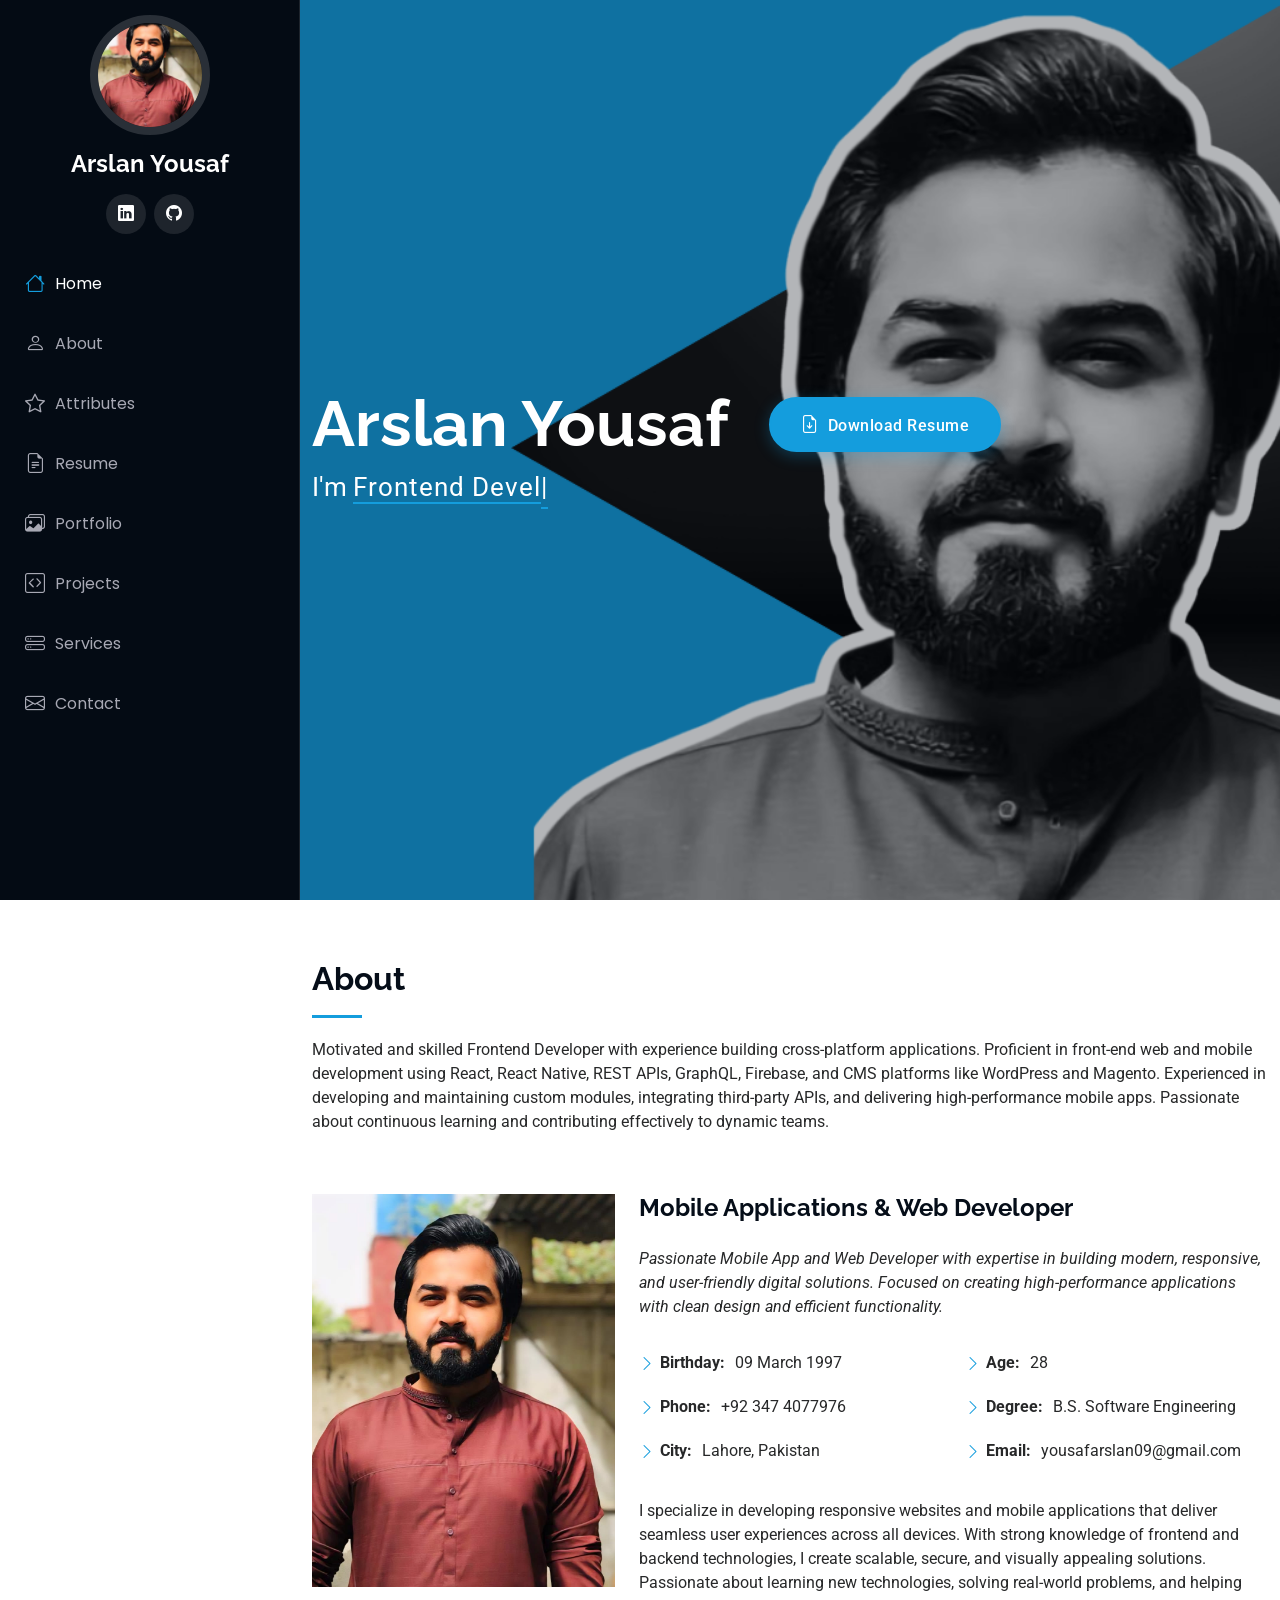
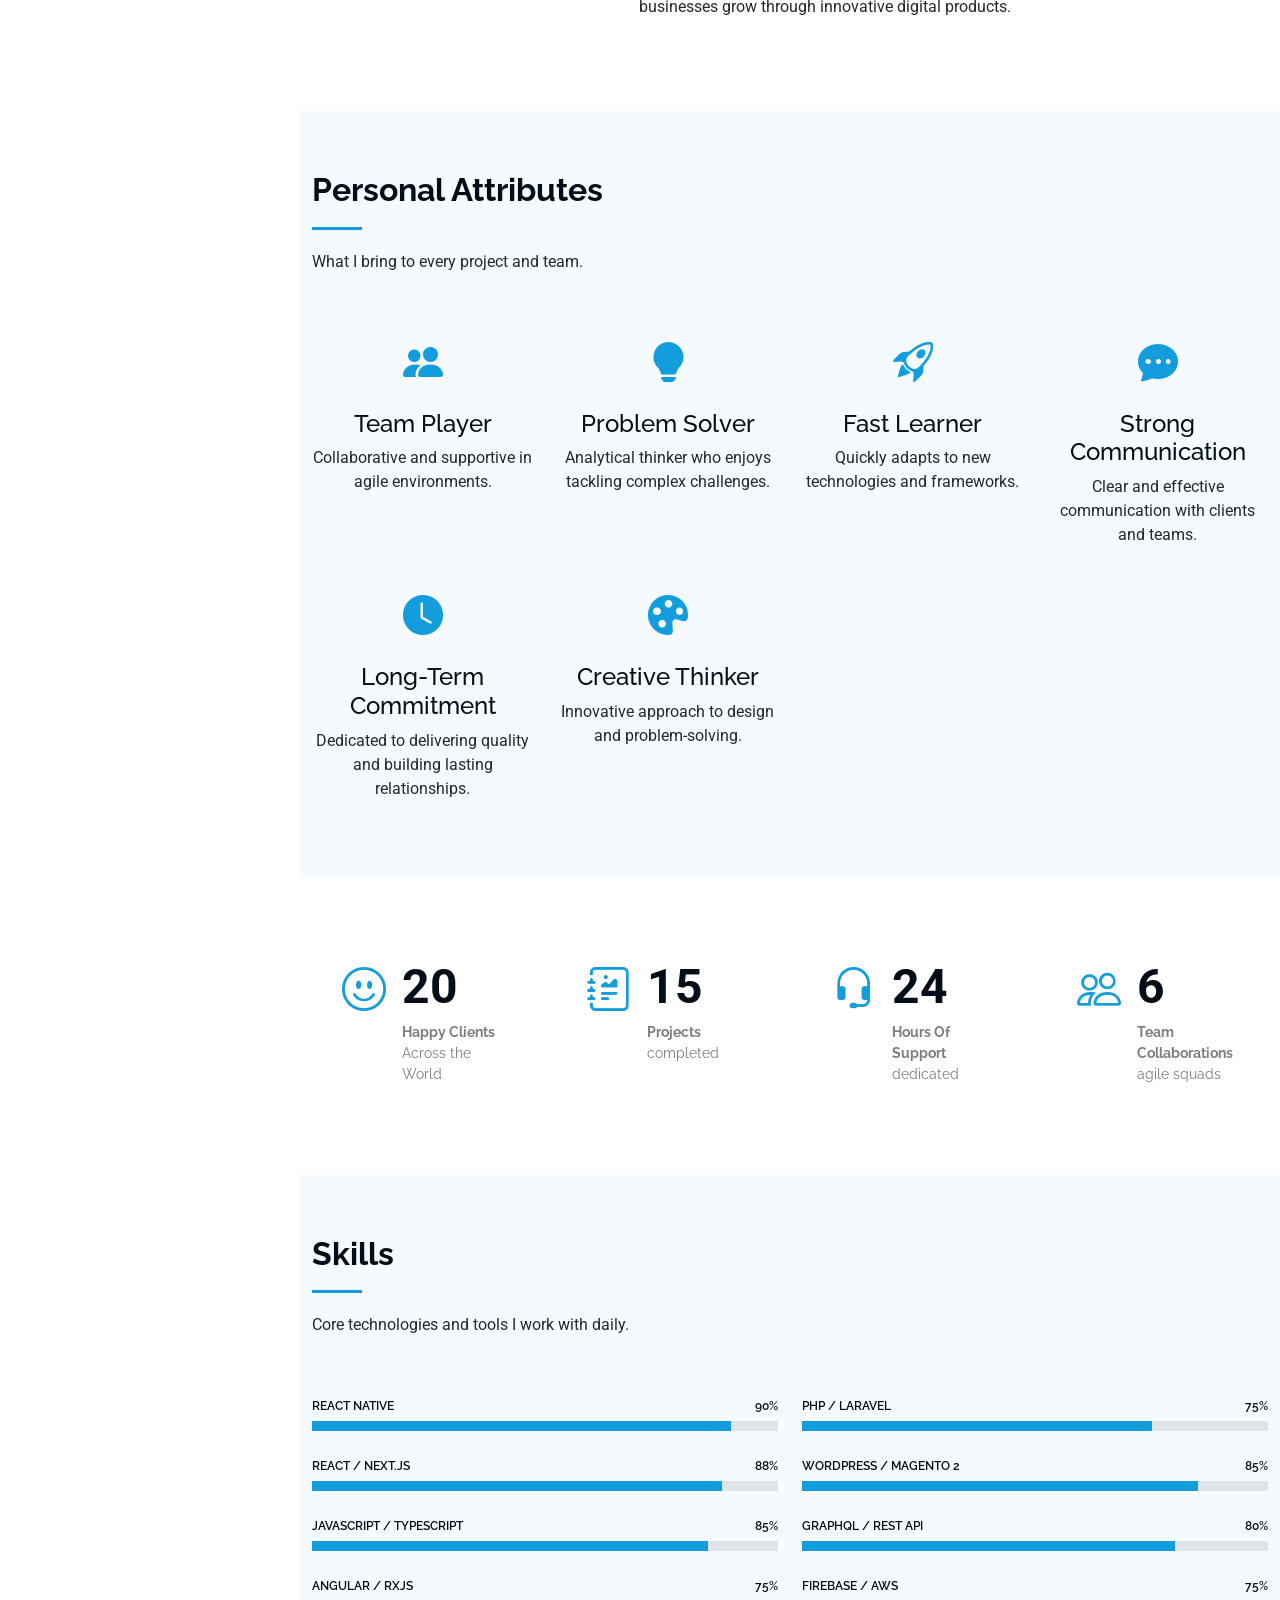
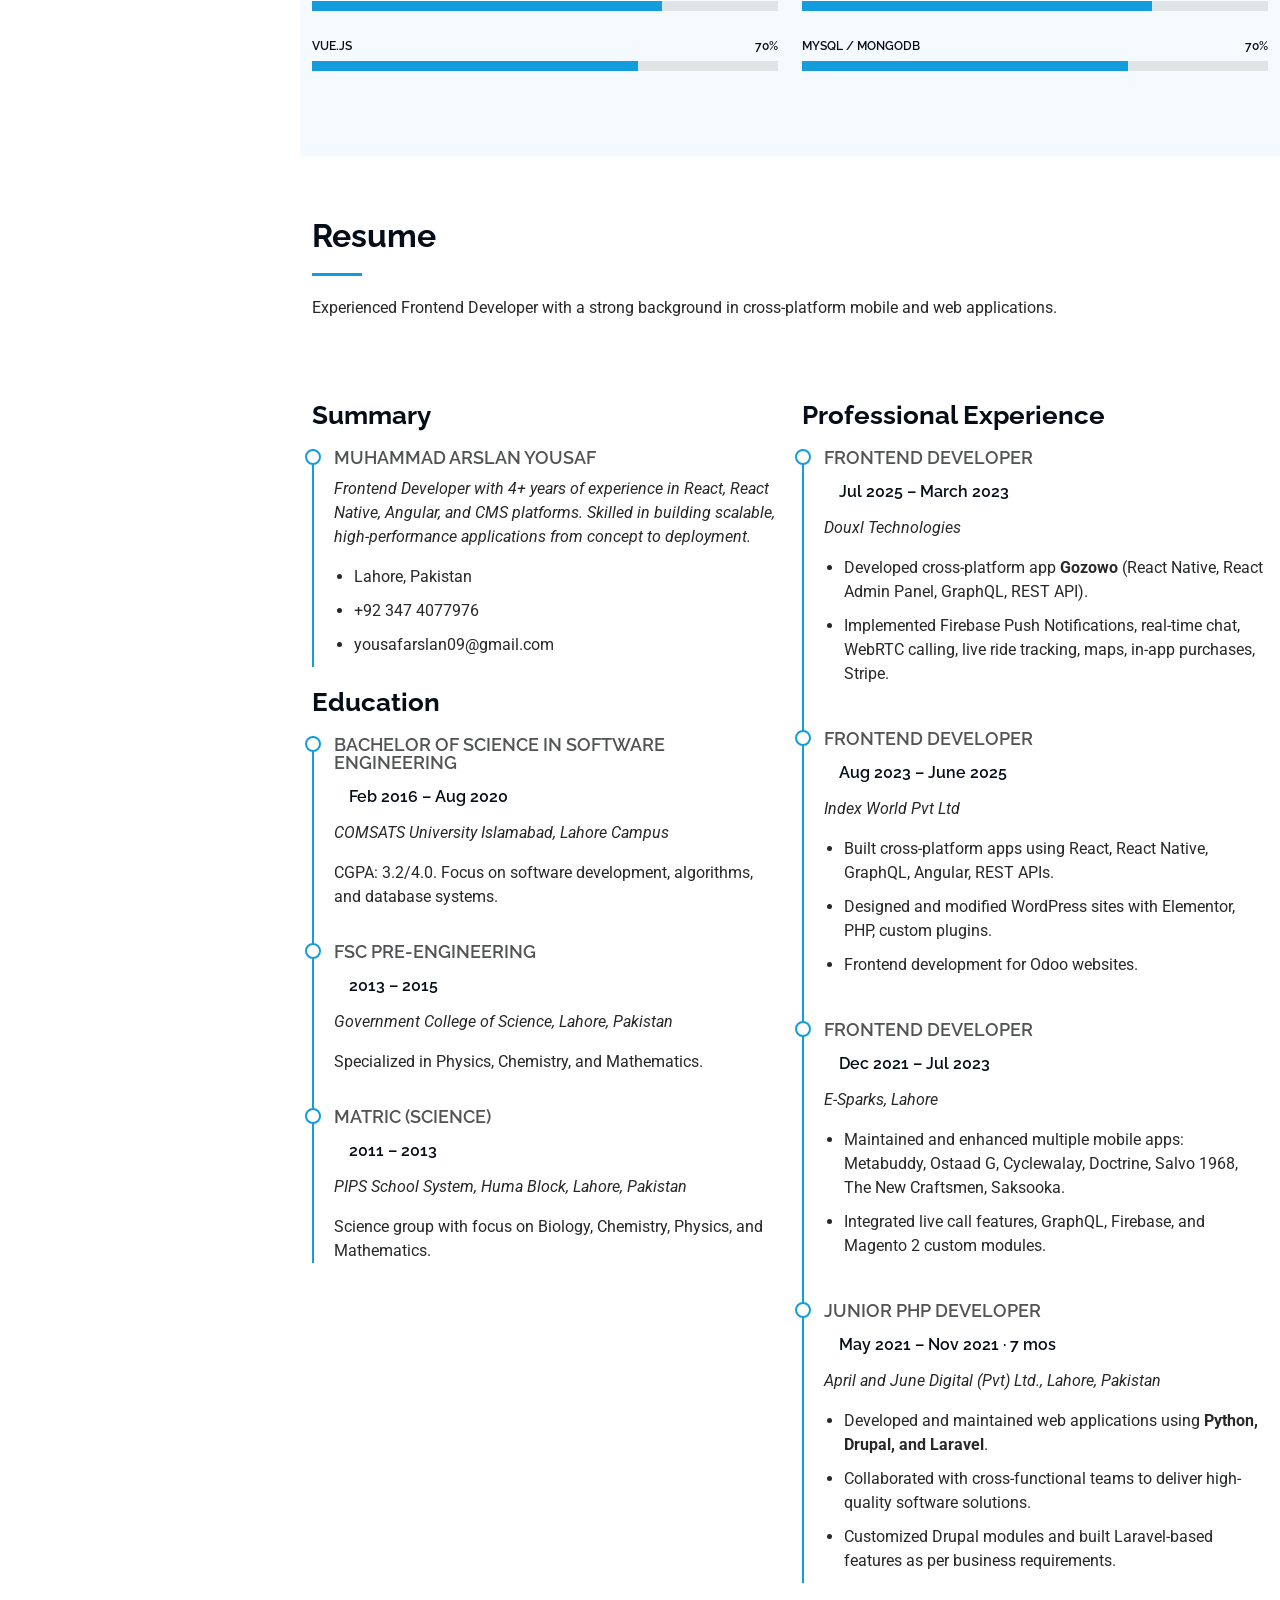
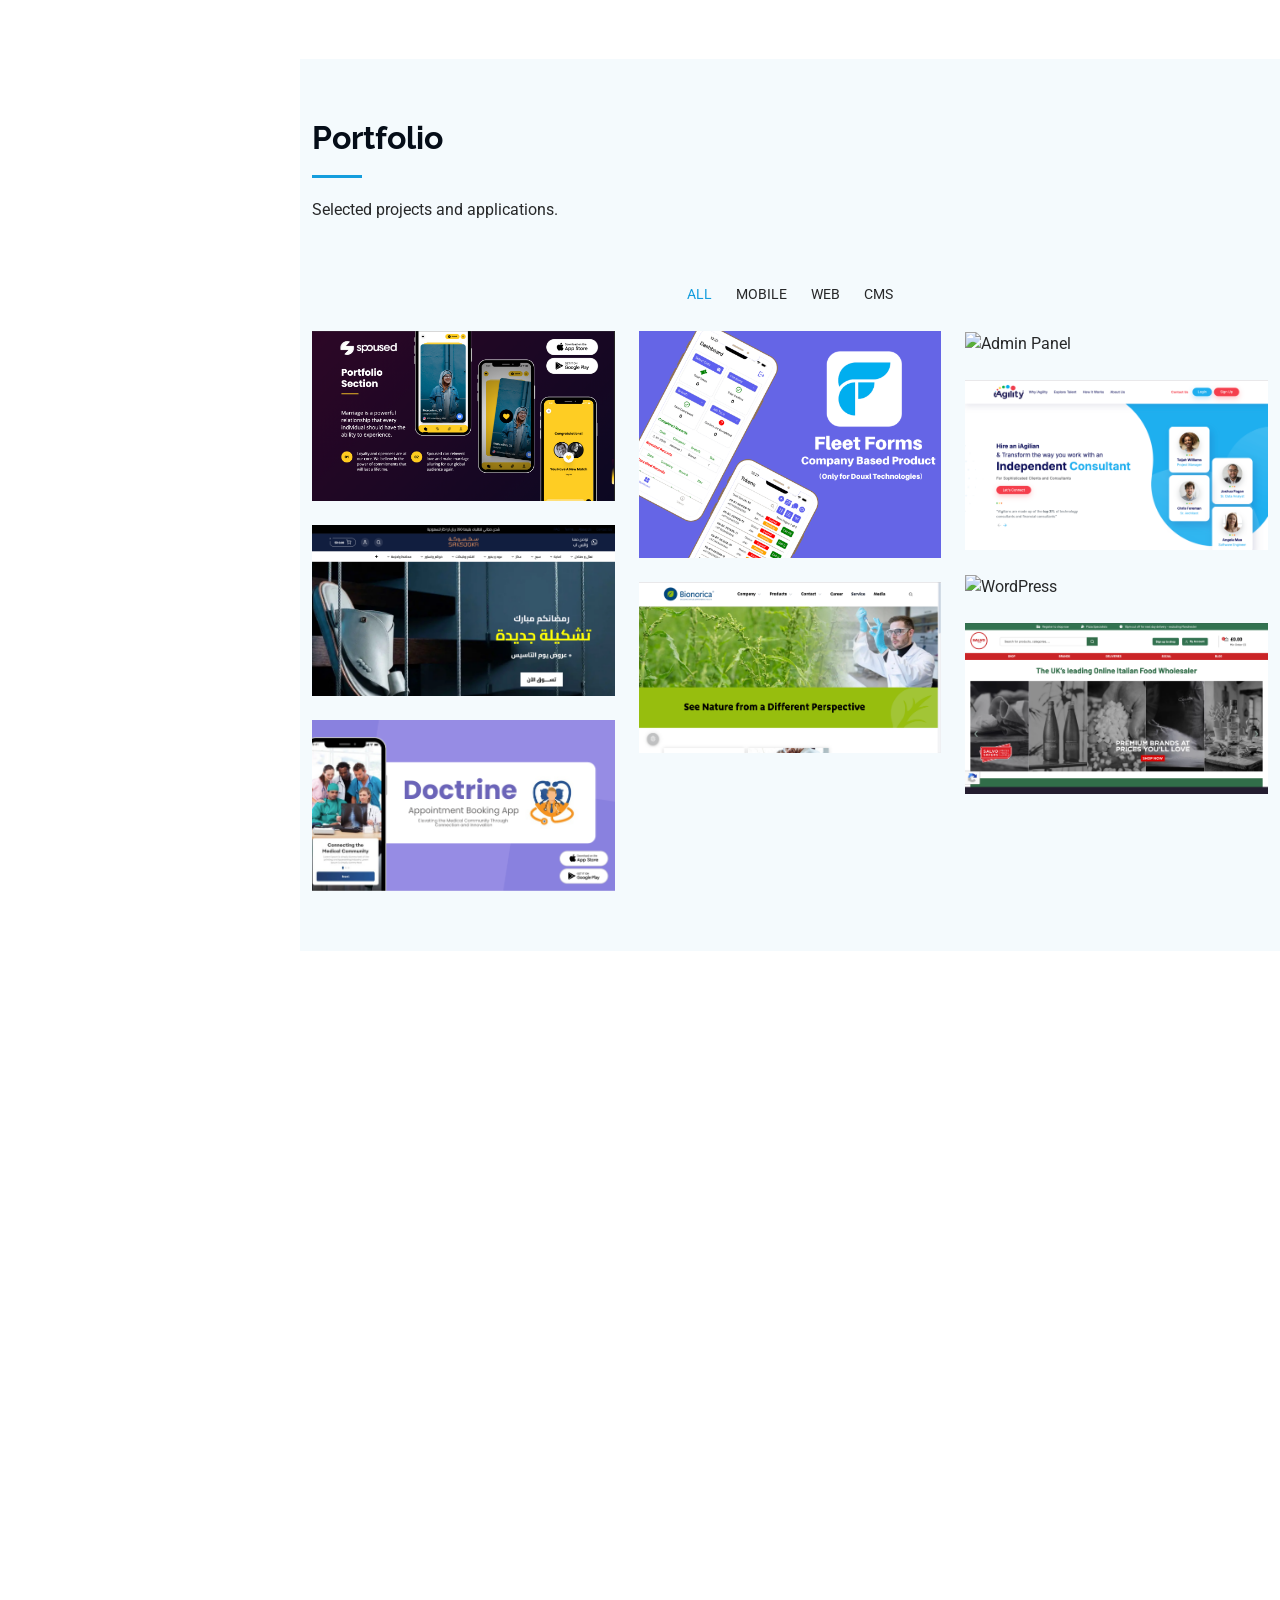
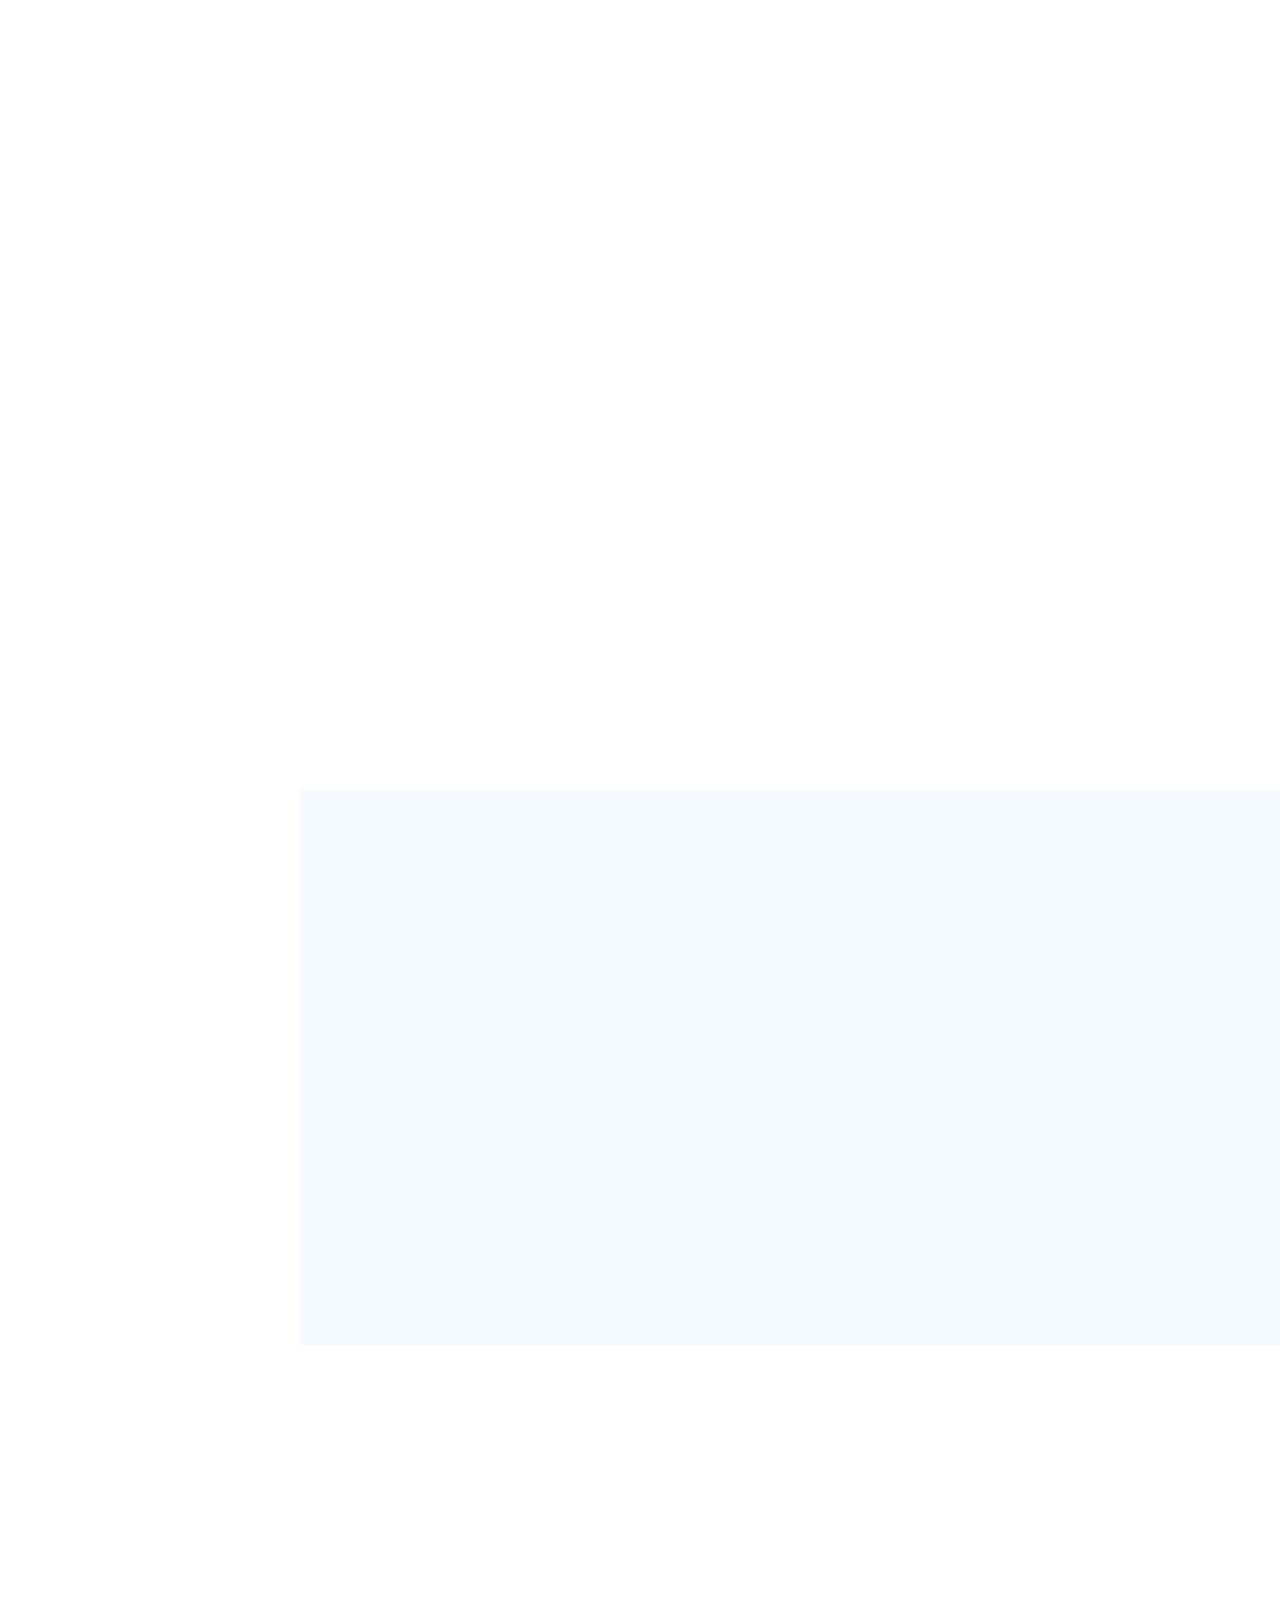
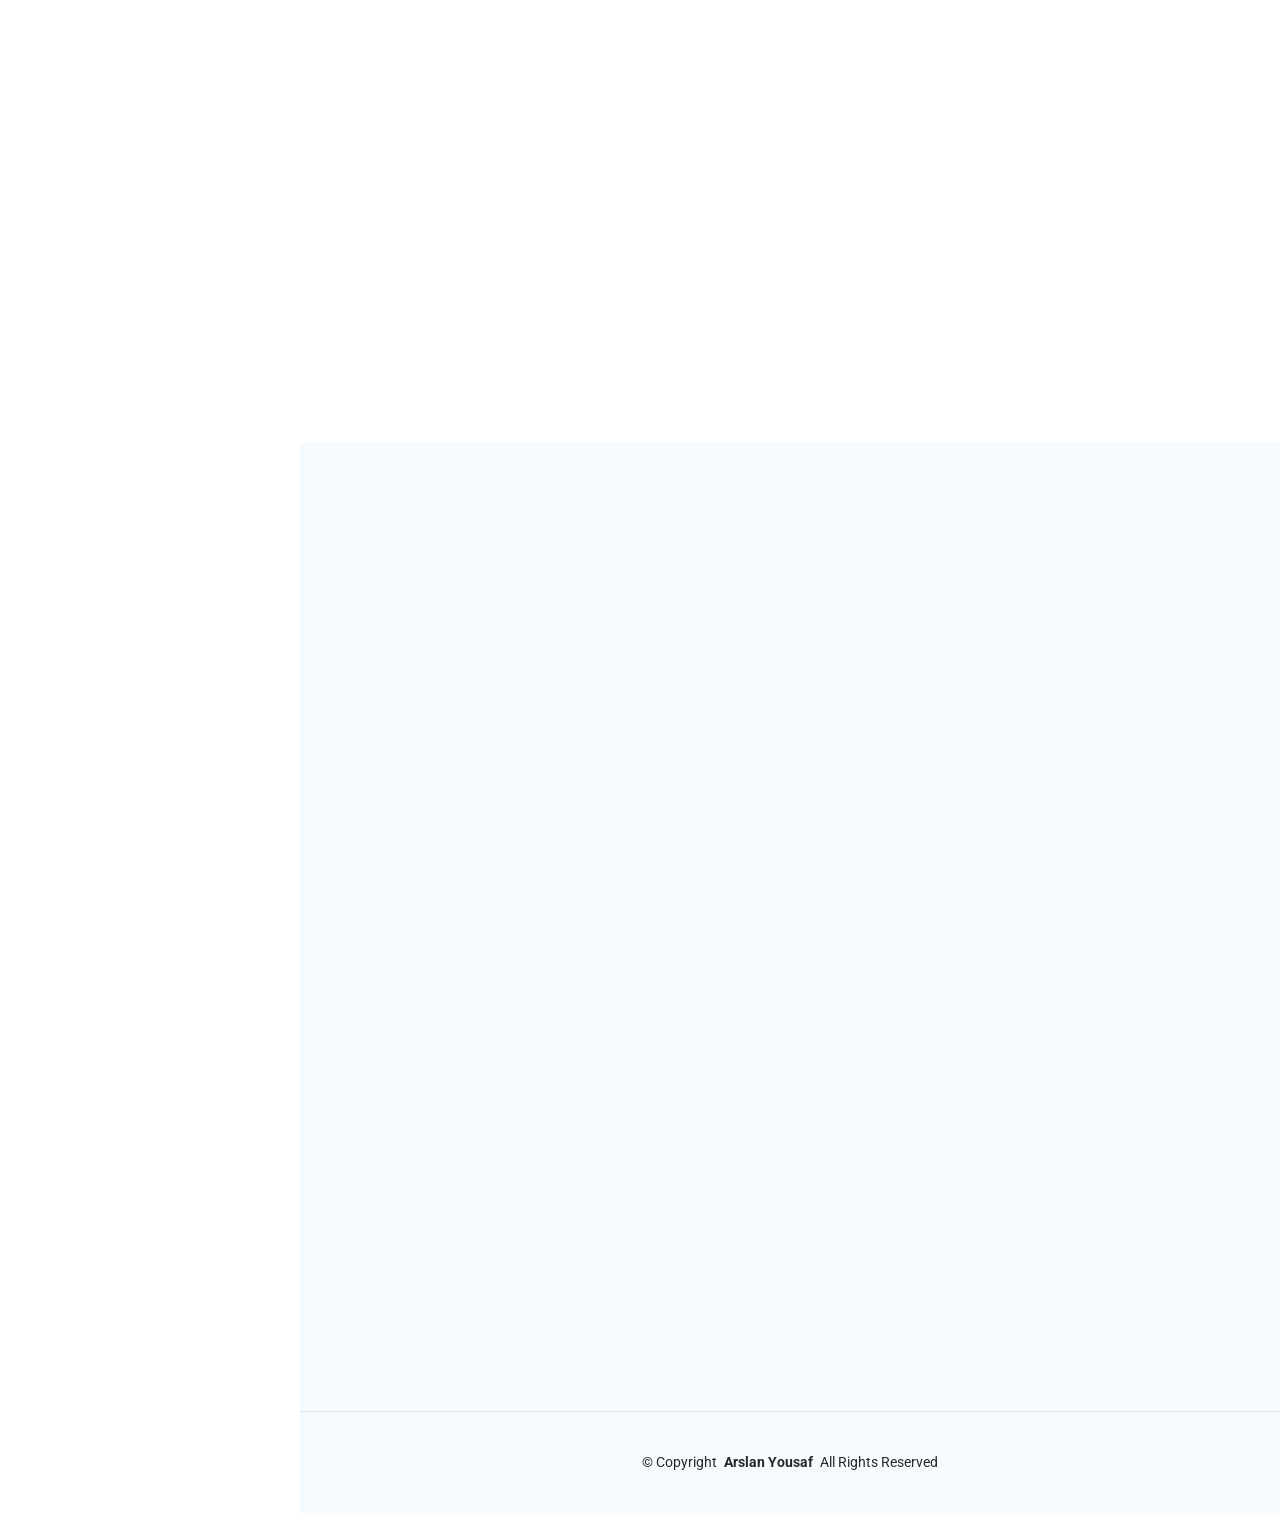
==== commit fb57f97c: "Fixed" ====
--- a/index.html
+++ b/index.html
@@ -1,1771 +1,767 @@
 <!doctype html>
-
 <html lang="en">
-
   <head>
-
     <meta charset="utf-8" />
-
     <meta content="width=device-width, initial-scale=1.0" name="viewport" />
-
     <title>Arslan Yousaf · Portfolio</title>
-
     <meta content="Arslan Yousaf - React Native & Frontend Developer" name="description" />
-
     <meta content="React Native, React, JavaScript, TypeScript, Portfolio" name="keywords" />
 
-
-
     <!-- Favicons -->
-
     <link href="assets/img/favicon.png" rel="icon" />
-
     <link href="assets/img/apple-touch-icon.png" rel="apple-touch-icon" />
 
-
-
     <!-- Fonts -->
-
     <link href="https://fonts.googleapis.com" rel="preconnect" />
-
     <link href="https://fonts.gstatic.com" rel="preconnect" crossorigin />
-
     <link
-
       href="https://fonts.googleapis.com/css2?family=Roboto:ital,wght@0,100;0,300;0,400;0,500;0,700;0,900;1,100;1,300;1,400;1,500;1,700;1,900&family=Poppins:ital,wght@0,100;0,200;0,300;0,400;0,500;0,600;0,700;0,800;0,900;1,100;1,200;1,300;1,400;1,500;1,600;1,700;1,800;1,900&family=Raleway:ital,wght@0,100;0,200;0,300;0,400;0,500;0,600;0,700;0,800;0,900;1,100;1,200;1,300;1,400;1,500;1,600;1,700;1,800;1,900&display=swap"
-
       rel="stylesheet"
-
     />
 
-
-
     <!-- Vendor CSS Files -->
-
     <link href="assets/vendor/bootstrap/css/bootstrap.min.css" rel="stylesheet" />
-
     <link href="assets/vendor/bootstrap-icons/bootstrap-icons.css" rel="stylesheet" />
-
     <link href="assets/vendor/aos/aos.css" rel="stylesheet" />
-
     <link href="assets/vendor/glightbox/css/glightbox.min.css" rel="stylesheet" />
-
     <link href="assets/vendor/swiper/swiper-bundle.min.css" rel="stylesheet" />
 
-
-
     <!-- Main CSS File -->
-
     <link href="assets/css/main.css" rel="stylesheet" />
 
-
-
     <!-- Custom Download Button Styles -->
-
     <style>
-
       .btn-download-resume {
-
         display: inline-block;
-
         background-color: #149ddd;
-
         color: #ffffff;
-
         padding: 12px 30px;
-
         border-radius: 50px;
-
         font-weight: 500;
-
         font-size: 16px;
-
         text-decoration: none;
-
         border: 2px solid #149ddd;
-
         transition: all 0.3s ease;
-
         box-shadow: 0 4px 15px rgba(20, 157, 221, 0.3);
-
         letter-spacing: 0.5px;
-
       }
-
       .btn-download-resume:hover {
-
         background-color: #149ddd;
-
         color: #ffffff;
-
         transform: translateY(-5px) scale(1.03);
-
         box-shadow: 0 12px 30px rgba(20, 157, 221, 0.5);
-
         text-decoration: none;
-
         border-color: #149ddd;
-
       }
-
       .btn-download-resume i {
-
         font-size: 18px;
-
       }
-
       /* Center hero content */
-
       #hero .container {
-
         display: flex;
-
         flex-direction: column;
-
         justify-content: center;
-
       }
-
       .hero-content{
-
         display: flex;
-
         gap: 40px;
-
         align-items: center;
-
       }
-
       #hero p {
-
         margin-bottom: 5px;
-
       }
-
       /* Ensure typed cursor stays inline */
-
       #hero .typed-cursor {
-
         display: inline-block;
-
       }
-
-      
-
-      /* Optimize hero background - use CSS instead of large image */
-
-      #hero {
-
-        background: linear-gradient(135deg, #1a1a2e 0%, #16213e 50%, #0f3460 100%);
-
-        position: relative;
-
-        overflow: hidden;
-
-      }
-
-      #hero::before {
-
-        content: '';
-
-        position: absolute;
-
-        top: 0;
-
-        left: 0;
-
-        right: 0;
-
-        bottom: 0;
-
-        background: url('assets/img/hero-bg.webp') center/cover no-repeat;
-
-        opacity: 0.15;
-
-        z-index: 0;
-
-      }
-
-      #hero .container {
-
-        position: relative;
-
-        z-index: 1;
-
-      }
-
-      /* Lazy loading blur effect */
-
-      .lazy-load {
-
-        background: #f0f0f0;
-
-        background-image: linear-gradient(90deg, #f0f0f0 0%, #e0e0e0 50%, #f0f0f0 100%);
-
-        background-size: 200% 100%;
-
-        animation: shimmer 1.5s infinite;
-
-      }
-
-      @keyframes shimmer {
-
-        0% { background-position: -200% 0; }
-
-        100% { background-position: 200% 0; }
-
-      }
-
-      .lazy-load img {
-
-        opacity: 0;
-
-        transition: opacity 0.3s ease-in;
-
-      }
-
-      .lazy-load img.loaded {
-
-        opacity: 1;
-
-      }
-
     </style>
-
   </head>
 
-
-
   <body class="index-page">
-
     <!-- ======= Header ======= -->
-
     <header id="header" class="header dark-background d-flex flex-column">
-
       <i class="header-toggle d-xl-none bi bi-list"></i>
 
-
-
       <div class="profile-img">
-
-        <picture>
-
-          <source srcset="assets/img/my-profile-img.webp" type="image/webp">
-
-          <source srcset="assets/img/my-profile-img.jpg" type="image/jpeg">
-
-          <img src="assets/img/my-profile-img.jpg" alt="Arslan Yousaf" class="img-fluid rounded-circle" loading="lazy" width="150" height="150" decoding="async" />
-
-        </picture>
-
+        <img src="assets/img/my-profile-img.jpeg" alt="Arslan Yousaf" class="img-fluid rounded-circle" />
       </div>
 
-
-
       <a href="index.html" class="logo d-flex align-items-center justify-content-center">
-
         <h1 class="sitename">Arslan Yousaf</h1>
-
       </a>
 
-
-
       <!-- Sidebar Social Links: only LinkedIn and GitHub -->
-
       <div class="social-links text-center">
-
-        <a href="https://linkedin.com/in/arslan-yousaf-789920178" class="linkedin" target="_blank" rel="noopener"><i class="bi bi-linkedin"></i></a>
-
-        <a href="https://github.com/maych1997" class="github" target="_blank" rel="noopener"><i class="bi bi-github"></i></a>
-
+        <a href="https://linkedin.com/in/arslan-yousaf-789920178" class="linkedin" target="_blank"><i class="bi bi-linkedin"></i></a>
+        <a href="https://github.com/maych1997" class="github" target="_blank"><i class="bi bi-github"></i></a>
       </div>
 
-
-
       <nav id="navmenu" class="navmenu">
-
         <ul>
-
           <li><a href="#hero" class="active"><i class="bi bi-house navicon"></i>Home</a></li>
-
           <li><a href="#about"><i class="bi bi-person navicon"></i> About</a></li>
-
           <li><a href="#attributes"><i class="bi bi-star navicon"></i> Attributes</a></li>
-
           <li><a href="#resume"><i class="bi bi-file-earmark-text navicon"></i> Resume</a></li>
-
           <li><a href="#portfolio"><i class="bi bi-images navicon"></i> Portfolio</a></li>
-
           <li><a href="#personal-projects"><i class="bi bi-code-square navicon"></i> Projects</a></li>
-
           <li><a href="#services"><i class="bi bi-hdd-stack navicon"></i> Services</a></li>
-
           <li><a href="#contact"><i class="bi bi-envelope navicon"></i> Contact</a></li>
-
         </ul>
-
       </nav>
-
     </header>
 
-
-
     <main class="main">
-
       <!-- ======= Hero Section ======= -->
-
       <section id="hero" class="hero section dark-background">
-
+        <img src="assets/img/hero-bg.png" alt="hero background" data-aos="fade-in" />
         <div class="container" data-aos="fade-up" data-aos-delay="100">
-
           
-
           <div class="hero-content">
-
             <h2>Arslan Yousaf</h2>
-
             <div>
-
             <a href="assets/resume/Arslan_Yousaf_Resume.pdf" download class="btn-download-resume">
-
               <i class="bi bi-file-earmark-arrow-down me-2"></i>Download Resume
-
             </a>
-
-          </div>
-
-          </div>
-
+          </div>
+          </div>
           <p>
-
             I'm
-
             <span class="typed" data-typed-items="Frontend Developer, React Native Developer, React JS Developer, JavaScript Developer, TypeScript Developer">
-
             </span>
-
             <span class="typed-cursor typed-cursor--blink" aria-hidden="true"></span>
-
           </p>
 
-
-
-        </div>
-
-      </section>
-
-
+        </div>
+      </section>
 
       <!-- ======= About Section ======= -->
-
       <section id="about" class="about section">
-
-        <div class="container section-title" data-aos="fade-up">
-
+        <div class="container section-title" data-aos="fade-up">
           <h2>About</h2>
-
           <p>
-
             Motivated and skilled Frontend Developer with experience building cross-platform applications.
-
             Proficient in front-end web and mobile development using React, React Native, REST APIs, GraphQL,
-
             Firebase, and CMS platforms like WordPress and Magento. Experienced in developing and maintaining
-
             custom modules, integrating third-party APIs, and delivering high-performance mobile apps.
-
             Passionate about continuous learning and contributing effectively to dynamic teams.
-
           </p>
-
-        </div>
-
-
+        </div>
 
         <div class="container" data-aos="fade-up" data-aos-delay="100">
-
           <div class="row gy-4 justify-content-center">
-
             <div class="col-lg-4">
-
-              <picture>
-
-                <source srcset="assets/img/my-profile-img.webp" type="image/webp">
-
-                <source srcset="assets/img/my-profile-img.jpg" type="image/jpeg">
-
-                <img src="assets/img/my-profile-img.jpg" class="img-fluid" alt="Arslan Yousaf" loading="lazy" width="400" height="400" decoding="async" />
-
-              </picture>
-
-            </div>
-
+              <img src="assets/img/my-profile-img.jpeg" class="img-fluid" alt="Arslan Yousaf" />
+            </div>
             <div class="col-lg-8 content">
-
               <h2>Mobile Applications &amp; Web Developer</h2>
-
               <p class="fst-italic py-3">
-
                 Passionate Mobile App and Web Developer with expertise in building modern, responsive,
-
                 and user-friendly digital solutions. Focused on creating high-performance applications
-
                 with clean design and efficient functionality.
-
               </p>
-
               <div class="row">
-
                 <div class="col-lg-6">
-
                   <ul>
-
                     <li><i class="bi bi-chevron-right"></i> <strong>Birthday:</strong> <span>09 March 1997</span></li>
-
                     <li><i class="bi bi-chevron-right"></i> <strong>Phone:</strong> <span>+92 347 4077976</span></li>
-
                     <li><i class="bi bi-chevron-right"></i> <strong>City:</strong> <span>Lahore, Pakistan</span></li>
-
                   </ul>
-
-                </div>
-
+                </div>
                 <div class="col-lg-6">
-
                   <ul>
-
                     <li><i class="bi bi-chevron-right"></i> <strong>Age:</strong> <span>28</span></li>
-
                     <li><i class="bi bi-chevron-right"></i> <strong>Degree:</strong> <span>B.S. Software Engineering</span></li>
-
                     <li><i class="bi bi-chevron-right"></i> <strong>Email:</strong> <span>yousafarslan09@gmail.com</span></li>
-
                   </ul>
-
-                </div>
-
-              </div>
-
+                </div>
+              </div>
               <p class="py-3">
-
                 I specialize in developing responsive websites and mobile applications that deliver seamless
-
                 user experiences across all devices. With strong knowledge of frontend and backend technologies,
-
                 I create scalable, secure, and visually appealing solutions. Passionate about learning new
-
                 technologies, solving real-world problems, and helping businesses grow through innovative digital products.
-
               </p>
-
-            </div>
-
-          </div>
-
-        </div>
-
-      </section>
-
-
+            </div>
+          </div>
+        </div>
+      </section>
 
       <!-- ======= Personal Attributes Section ======= -->
-
       <section id="attributes" class="attributes section light-background">
-
-        <div class="container section-title" data-aos="fade-up">
-
+        <div class="container section-title" data-aos="fade-up">
           <h2>Personal Attributes</h2>
-
           <p>What I bring to every project and team.</p>
-
-        </div>
-
+        </div>
         <div class="container" data-aos="fade-up" data-aos-delay="100">
-
           <div class="row gy-4">
-
-            <div class="col-lg-3 col-md-6">
-
+            <div class="col-lg-3 col-md-6">
               <div class="attribute-item text-center">
-
                 <i class="bi bi-people-fill" style="font-size: 2.5rem; color: #149ddd;"></i>
-
                 <h4 class="mt-3">Team Player</h4>
-
                 <p>Collaborative and supportive in agile environments.</p>
-
-              </div>
-
-            </div>
-
-            <div class="col-lg-3 col-md-6">
-
+              </div>
+            </div>
+            <div class="col-lg-3 col-md-6">
               <div class="attribute-item text-center">
-
                 <i class="bi bi-lightbulb-fill" style="font-size: 2.5rem; color: #149ddd;"></i>
-
                 <h4 class="mt-3">Problem Solver</h4>
-
                 <p>Analytical thinker who enjoys tackling complex challenges.</p>
-
-              </div>
-
-            </div>
-
-            <div class="col-lg-3 col-md-6">
-
+              </div>
+            </div>
+            <div class="col-lg-3 col-md-6">
               <div class="attribute-item text-center">
-
                 <i class="bi bi-rocket-takeoff" style="font-size: 2.5rem; color: #149ddd;"></i>
-
                 <h4 class="mt-3">Fast Learner</h4>
-
                 <p>Quickly adapts to new technologies and frameworks.</p>
-
-              </div>
-
-            </div>
-
-            <div class="col-lg-3 col-md-6">
-
+              </div>
+            </div>
+            <div class="col-lg-3 col-md-6">
               <div class="attribute-item text-center">
-
                 <i class="bi bi-chat-dots-fill" style="font-size: 2.5rem; color: #149ddd;"></i>
-
                 <h4 class="mt-3">Strong Communication</h4>
-
                 <p>Clear and effective communication with clients and teams.</p>
-
-              </div>
-
-            </div>
-
-            <div class="col-lg-3 col-md-6">
-
+              </div>
+            </div>
+            <div class="col-lg-3 col-md-6">
               <div class="attribute-item text-center">
-
                 <i class="bi bi-clock-fill" style="font-size: 2.5rem; color: #149ddd;"></i>
-
                 <h4 class="mt-3">Long-Term Commitment</h4>
-
                 <p>Dedicated to delivering quality and building lasting relationships.</p>
-
-              </div>
-
-            </div>
-
-            <div class="col-lg-3 col-md-6">
-
+              </div>
+            </div>
+            <div class="col-lg-3 col-md-6">
               <div class="attribute-item text-center">
-
                 <i class="bi bi-palette-fill" style="font-size: 2.5rem; color: #149ddd;"></i>
-
                 <h4 class="mt-3">Creative Thinker</h4>
-
                 <p>Innovative approach to design and problem-solving.</p>
-
-              </div>
-
-            </div>
-
-          </div>
-
-        </div>
-
-      </section>
-
-
+              </div>
+            </div>
+          </div>
+        </div>
+      </section>
 
       <!-- ======= Stats Section ======= -->
-
       <section id="stats" class="stats section">
-
         <div class="container" data-aos="fade-up" data-aos-delay="100">
-
           <div class="row gy-4">
-
-            <div class="col-lg-3 col-md-6">
-
+            <div class="col-lg-3 col-md-6">
               <div class="stats-item">
-
                 <i class="bi bi-emoji-smile"></i>
-
                 <span data-purecounter-start="0" data-purecounter-end="20" data-purecounter-duration="1" class="purecounter"></span>
-
                 <p><strong>Happy Clients</strong> <span>Across the World</span></p>
-
-              </div>
-
-            </div>
-
-            <div class="col-lg-3 col-md-6">
-
+              </div>
+            </div>
+            <div class="col-lg-3 col-md-6">
               <div class="stats-item">
-
                 <i class="bi bi-journal-richtext"></i>
-
                 <span data-purecounter-start="0" data-purecounter-end="15" data-purecounter-duration="1" class="purecounter"></span>
-
                 <p><strong>Projects</strong> <span>completed</span></p>
-
-              </div>
-
-            </div>
-
-            <div class="col-lg-3 col-md-6">
-
+              </div>
+            </div>
+            <div class="col-lg-3 col-md-6">
               <div class="stats-item">
-
                 <i class="bi bi-headset"></i>
-
                 <span data-purecounter-start="0" data-purecounter-end="24" data-purecounter-duration="1" class="purecounter"></span>
-
                 <p><strong>Hours Of Support</strong> <span>dedicated</span></p>
-
-              </div>
-
-            </div>
-
-            <div class="col-lg-3 col-md-6">
-
+              </div>
+            </div>
+            <div class="col-lg-3 col-md-6">
               <div class="stats-item">
-
                 <i class="bi bi-people"></i>
-
                 <span data-purecounter-start="0" data-purecounter-end="6" data-purecounter-duration="1" class="purecounter"></span>
-
                 <p><strong>Team Collaborations</strong> <span>agile squads</span></p>
-
-              </div>
-
-            </div>
-
-          </div>
-
-        </div>
-
-      </section>
-
-
+              </div>
+            </div>
+          </div>
+        </div>
+      </section>
 
       <!-- ======= Skills Section ======= -->
-
       <section id="skills" class="skills section light-background">
-
-        <div class="container section-title" data-aos="fade-up">
-
+        <div class="container section-title" data-aos="fade-up">
           <h2>Skills</h2>
-
           <p>Core technologies and tools I work with daily.</p>
-
-        </div>
-
+        </div>
         <div class="container" data-aos="fade-up" data-aos-delay="100">
-
           <div class="row skills-content skills-animation">
-
             <div class="col-lg-6">
-
               <div class="progress"><span class="skill"><span>React Native</span> <i class="val">90%</i></span><div class="progress-bar-wrap"><div class="progress-bar" role="progressbar" aria-valuenow="90" aria-valuemin="0" aria-valuemax="100"></div></div></div>
-
               <div class="progress"><span class="skill"><span>React / Next.js</span> <i class="val">88%</i></span><div class="progress-bar-wrap"><div class="progress-bar" role="progressbar" aria-valuenow="88" aria-valuemin="0" aria-valuemax="100"></div></div></div>
-
               <div class="progress"><span class="skill"><span>JavaScript / TypeScript</span> <i class="val">85%</i></span><div class="progress-bar-wrap"><div class="progress-bar" role="progressbar" aria-valuenow="85" aria-valuemin="0" aria-valuemax="100"></div></div></div>
-
               <div class="progress"><span class="skill"><span>Angular / RxJs</span> <i class="val">75%</i></span><div class="progress-bar-wrap"><div class="progress-bar" role="progressbar" aria-valuenow="75" aria-valuemin="0" aria-valuemax="100"></div></div></div>
-
               <div class="progress"><span class="skill"><span>Vue.js</span> <i class="val">70%</i></span><div class="progress-bar-wrap"><div class="progress-bar" role="progressbar" aria-valuenow="70" aria-valuemin="0" aria-valuemax="100"></div></div></div>
-
-            </div>
-
+            </div>
             <div class="col-lg-6">
-
               <div class="progress"><span class="skill"><span>PHP / Laravel</span> <i class="val">75%</i></span><div class="progress-bar-wrap"><div class="progress-bar" role="progressbar" aria-valuenow="75" aria-valuemin="0" aria-valuemax="100"></div></div></div>
-
               <div class="progress"><span class="skill"><span>WordPress / Magento 2</span> <i class="val">85%</i></span><div class="progress-bar-wrap"><div class="progress-bar" role="progressbar" aria-valuenow="85" aria-valuemin="0" aria-valuemax="100"></div></div></div>
-
               <div class="progress"><span class="skill"><span>GraphQL / REST API</span> <i class="val">80%</i></span><div class="progress-bar-wrap"><div class="progress-bar" role="progressbar" aria-valuenow="80" aria-valuemin="0" aria-valuemax="100"></div></div></div>
-
               <div class="progress"><span class="skill"><span>Firebase / AWS</span> <i class="val">75%</i></span><div class="progress-bar-wrap"><div class="progress-bar" role="progressbar" aria-valuenow="75" aria-valuemin="0" aria-valuemax="100"></div></div></div>
-
               <div class="progress"><span class="skill"><span>MySQL / MongoDB</span> <i class="val">70%</i></span><div class="progress-bar-wrap"><div class="progress-bar" role="progressbar" aria-valuenow="70" aria-valuemin="0" aria-valuemax="100"></div></div></div>
-
-            </div>
-
-          </div>
-
-        </div>
-
-      </section>
-
-
+            </div>
+          </div>
+        </div>
+      </section>
 
       <!-- ======= Resume Section ======= (fully adapted to CV) -->
-
       <section id="resume" class="resume section">
-
-        <div class="container section-title" data-aos="fade-up">
-
+        <div class="container section-title" data-aos="fade-up">
           <h2>Resume</h2>
-
           <p>Experienced Frontend Developer with a strong background in cross-platform mobile and web applications.</p>
-
-        </div>
-
+        </div>
         <div class="container">
-
           <div class="row">
-
             <div class="col-lg-6" data-aos="fade-up" data-aos-delay="100">
-
               <h3 class="resume-title">Summary</h3>
-
               <div class="resume-item pb-0">
-
                 <h4>Muhammad Arslan Yousaf</h4>
-
                 <p><em>Frontend Developer with 4+ years of experience in React, React Native, Angular, and CMS platforms. Skilled in building scalable, high-performance applications from concept to deployment.</em></p>
-
                 <ul>
-
                   <li>Lahore, Pakistan</li>
-
                   <li>+92 347 4077976</li>
-
                   <li>yousafarslan09@gmail.com</li>
-
                 </ul>
-
-              </div>
-
-
+              </div>
 
               <h3 class="resume-title">Education</h3>
-
               <!-- Bachelor's Degree -->
-
               <div class="resume-item">
-
                 <h4>Bachelor of Science in Software Engineering</h4>
-
                 <h5>Feb 2016 – Aug 2020</h5>
-
                 <p><em>COMSATS University Islamabad, Lahore Campus</em></p>
-
                 <p>CGPA: 3.2/4.0. Focus on software development, algorithms, and database systems.</p>
-
-              </div>
-
+              </div>
               <!-- FSc Pre-Engineering -->
-
               <div class="resume-item">
-
                 <h4>FSc Pre-Engineering</h4>
-
                 <h5>2013 – 2015</h5>
-
                 <p><em>Government College of Science, Lahore, Pakistan</em></p>
-
                 <p>Specialized in Physics, Chemistry, and Mathematics.</p>
-
-              </div>
-
+              </div>
               <!-- Matric -->
-
               <div class="resume-item">
-
                 <h4>Matric (Science)</h4>
-
                 <h5>2011 – 2013</h5>
-
                 <p><em>PIPS School System, Huma Block, Lahore, Pakistan</em></p>
-
                 <p>Science group with focus on Biology, Chemistry, Physics, and Mathematics.</p>
-
-              </div>
-
-            </div>
-
-
+              </div>
+            </div>
 
             <div class="col-lg-6" data-aos="fade-up" data-aos-delay="200">
-
               <h3 class="resume-title">Professional Experience</h3>
-
               <!-- Douxl Technologies -->
-
               <div class="resume-item">
-
                 <h4>Frontend Developer</h4>
-
                 <h5>Jul 2025 – March 2023</h5>
-
                 <p><em>Douxl Technologies</em></p>
-
                 <ul>
-
                   <li>Developed cross-platform app <strong>Gozowo</strong> (React Native, React Admin Panel, GraphQL, REST API).</li>
-
                   <li>Implemented Firebase Push Notifications, real-time chat, WebRTC calling, live ride tracking, maps, in-app purchases, Stripe.</li>
-
                 </ul>
-
-              </div>
-
+              </div>
               <!-- Index World Pvt Ltd -->
-
               <div class="resume-item">
-
                 <h4>Frontend Developer</h4>
-
                 <h5>Aug 2023 – June 2025</h5>
-
                 <p><em>Index World Pvt Ltd</em></p>
-
                 <ul>
-
                   <li>Built cross-platform apps using React, React Native, GraphQL, Angular, REST APIs.</li>
-
                   <li>Designed and modified WordPress sites with Elementor, PHP, custom plugins.</li>
-
                   <li>Frontend development for Odoo websites.</li>
-
                 </ul>
-
-              </div>
-
+              </div>
               <!-- E-Sparks -->
-
               <div class="resume-item">
-
                 <h4>Frontend Developer</h4>
-
                 <h5>Dec 2021 – Jul 2023</h5>
-
                 <p><em>E-Sparks, Lahore</em></p>
-
                 <ul>
-
                   <li>Maintained and enhanced multiple mobile apps: Metabuddy, Ostaad G, Cyclewalay, Doctrine, Salvo 1968, The New Craftsmen, Saksooka.</li>
-
                   <li>Integrated live call features, GraphQL, Firebase, and Magento 2 custom modules.</li>
-
                 </ul>
-
-              </div>
-
+              </div>
               <!-- Junior PHP Developer (LAST) -->
-
               <div class="resume-item">
-
                 <h4>Junior PHP Developer</h4>
-
                 <h5>May 2021 – Nov 2021 · 7 mos</h5>
-
                 <p><em>April and June Digital (Pvt) Ltd., Lahore, Pakistan</em></p>
-
                 <ul>
-
                   <li>Developed and maintained web applications using <strong>Python, Drupal, and Laravel</strong>.</li>
-
                   <li>Collaborated with cross-functional teams to deliver high-quality software solutions.</li>
-
                   <li>Customized Drupal modules and built Laravel-based features as per business requirements.</li>
-
                 </ul>
-
-              </div>
-
-            </div>
-
-          </div>
-
-        </div>
-
-      </section>
-
-
+              </div>
+            </div>
+          </div>
+        </div>
+      </section>
 
       <!-- ======= Portfolio Section ======= -->
-
       <section id="portfolio" class="portfolio section light-background">
-
-        <div class="container section-title" data-aos="fade-up">
-
+        <div class="container section-title" data-aos="fade-up">
           <h2>Portfolio</h2>
-
           <p>Selected projects and applications.</p>
-
-        </div>
-
+        </div>
         <div class="container">
-
           <div class="isotope-layout" data-default-filter="*" data-layout="masonry" data-sort="original-order">
-
             <ul class="portfolio-filters isotope-filters" data-aos="fade-up" data-aos-delay="100">
-
               <li data-filter="*" class="filter-active">All</li>
-
               <li data-filter=".filter-app">Mobile</li>
-
               <li data-filter=".filter-product">Web</li>
-
               <li data-filter=".filter-branding">CMS</li>
-
             </ul>
-
             <div class="row gy-4 isotope-container" data-aos="fade-up" data-aos-delay="200">
-
               <div class="col-lg-4 col-md-6 portfolio-item isotope-item filter-app">
-
-                <div class="portfolio-content h-100">
-
-                  <picture>
-
-                    <source srcset="assets/img/portfolio/app-1.webp" type="image/webp">
-
-                    <source srcset="assets/img/portfolio/app-1.jpg" type="image/jpeg">
-
-                    <img src="assets/img/portfolio/app-1.jpg" class="img-fluid" alt="Gozowo App" loading="lazy" width="400" height="300" decoding="async" />
-
-                  </picture>
-
+                <div class="portfolio-content h-100">
+                  <img src="assets/img/portfolio/app-1.png" class="img-fluid" alt="Gozowo App" />
                   <div class="portfolio-info"><h4>Gozowo</h4><p>React Native, GraphQL, Stripe</p><a href="assets/img/portfolio/app-1.jpg" title="Gozowo" data-gallery="portfolio-gallery-app" class="glightbox preview-link"><i class="bi bi-zoom-in"></i></a></div>
-
-                </div>
-
-              </div>
-
+                </div>
+              </div>
               <div class="col-lg-4 col-md-6 portfolio-item isotope-item filter-app">
-
-                <div class="portfolio-content h-100">
-
-                  <picture>
-
-                    <source srcset="assets/img/portfolio/app-2.webp" type="image/webp">
-
-                    <source srcset="assets/img/portfolio/app-2.jpg" type="image/jpeg">
-
-                    <img src="assets/img/portfolio/app-2.jpg" class="img-fluid" alt="Fleet Forms" loading="lazy" width="400" height="300" decoding="async" />
-
-                  </picture>
-
+                <div class="portfolio-content h-100">
+                  <img src="assets/img/portfolio/app-2.png" class="img-fluid" alt="Fleet Forms" />
                   <div class="portfolio-info"><h4>Fleet Forms</h4><p>React Native, Firebase, WebRTC</p><a href="assets/img/portfolio/app-2.jpg" title="Fleet Forms" data-gallery="portfolio-gallery-app" class="glightbox preview-link"><i class="bi bi-zoom-in"></i></a></div>
-
-                </div>
-
-              </div>
-
+                </div>
+              </div>
               <div class="col-lg-4 col-md-6 portfolio-item isotope-item filter-product">
-
-                <div class="portfolio-content h-100">
-
-                  <picture>
-
-                    <source srcset="assets/img/portfolio/product-4.webp" type="image/webp">
-
-                    <source srcset="assets/img/portfolio/product-4.jpg" type="image/jpeg">
-
-                    <img src="assets/img/portfolio/product-4.jpg" class="img-fluid" alt="Admin Panel" loading="lazy" width="400" height="300" decoding="async" />
-
-                  </picture>
-
+                <div class="portfolio-content h-100">
+                  <img src="assets/img/portfolio/product-4.png" class="img-fluid" alt="Admin Panel" />
                   <div class="portfolio-info"><h4>Admin Dashboard</h4><p>React, GraphQL, REST</p><a href="assets/img/portfolio/product-1.jpg" title="Admin Panel" data-gallery="portfolio-gallery-product" class="glightbox preview-link"><i class="bi bi-zoom-in"></i></a></div>
-
-                </div>
-
-              </div>
-
+                </div>
+              </div>
               <div class="col-lg-4 col-md-6 portfolio-item isotope-item filter-product">
-
-                <div class="portfolio-content h-100">
-
-                  <picture>
-
-                    <source srcset="assets/img/portfolio/product-5.webp" type="image/webp">
-
-                    <source srcset="assets/img/portfolio/product-5.jpg" type="image/jpeg">
-
-                    <img src="assets/img/portfolio/product-5.jpg" class="img-fluid" alt="Admin Panel" loading="lazy" width="400" height="300" decoding="async" />
-
-                  </picture>
-
+                <div class="portfolio-content h-100">
+                  <img src="assets/img/portfolio/product-5.png" class="img-fluid" alt="Admin Panel" />
                   <div class="portfolio-info"><h4>Admin Dashboard</h4><p>React, GraphQL, REST</p><a href="assets/img/portfolio/product-1.jpg" title="Admin Panel" data-gallery="portfolio-gallery-product" class="glightbox preview-link"><i class="bi bi-zoom-in"></i></a></div>
-
-                </div>
-
-              </div>
-
+                </div>
+              </div>
               <div class="col-lg-4 col-md-6 portfolio-item isotope-item filter-product">
-
-                <div class="portfolio-content h-100">
-
-                  <picture>
-
-                    <source srcset="assets/img/portfolio/product-6.webp" type="image/webp">
-
-                    <source srcset="assets/img/portfolio/product-6.jpg" type="image/jpeg">
-
-                    <img src="assets/img/portfolio/product-6.jpg" class="img-fluid" alt="Admin Panel" loading="lazy" width="400" height="300" decoding="async" />
-
-                  </picture>
-
+                <div class="portfolio-content h-100">
+                  <img src="assets/img/portfolio/product-6.png" class="img-fluid" alt="Admin Panel" />
                   <div class="portfolio-info"><h4>Admin Dashboard</h4><p>React, GraphQL, REST</p><a href="assets/img/portfolio/product-1.jpg" title="Admin Panel" data-gallery="portfolio-gallery-product" class="glightbox preview-link"><i class="bi bi-zoom-in"></i></a></div>
-
-                </div>
-
-              </div>
-
+                </div>
+              </div>
               <div class="col-lg-4 col-md-6 portfolio-item isotope-item filter-branding">
-
-                <div class="portfolio-content h-100">
-
-                  <picture>
-
-                    <source srcset="assets/img/portfolio/product-1.webp" type="image/webp">
-
-                    <source srcset="assets/img/portfolio/product-1.jpg" type="image/jpeg">
-
-                    <img src="assets/img/portfolio/product-1.jpg" class="img-fluid" alt="WordPress" loading="lazy" width="400" height="300" decoding="async" />
-
-                  </picture>
-
+                <div class="portfolio-content h-100">
+                  <img src="assets/img/portfolio/product-1.png" class="img-fluid" alt="WordPress" />
                   <div class="portfolio-info"><h4>WordPress Sites</h4><p>Elementor, PHP, custom plugins</p><a href="assets/img/portfolio/branding-1.jpg" title="WordPress" data-gallery="portfolio-gallery-branding" class="glightbox preview-link"><i class="bi bi-zoom-in"></i></a></div>
-
-                </div>
-
-              </div>
-
+                </div>
+              </div>
               <div class="col-lg-4 col-md-6 portfolio-item isotope-item filter-branding">
-
-                <div class="portfolio-content h-100">
-
-                  <picture>
-
-                    <source srcset="assets/img/portfolio/product-2.webp" type="image/webp">
-
-                    <source srcset="assets/img/portfolio/product-2.jpg" type="image/jpeg">
-
-                    <img src="assets/img/portfolio/product-2.jpg" class="img-fluid" alt="WordPress" loading="lazy" width="400" height="300" decoding="async" />
-
-                  </picture>
-
+                <div class="portfolio-content h-100">
+                  <img src="assets/img/portfolio/product-2.png" class="img-fluid" alt="WordPress" />
                   <div class="portfolio-info"><h4>WordPress Sites</h4><p>Elementor, PHP, custom plugins</p><a href="assets/img/portfolio/branding-1.jpg" title="WordPress" data-gallery="portfolio-gallery-branding" class="glightbox preview-link"><i class="bi bi-zoom-in"></i></a></div>
-
-                </div>
-
-              </div>
-
+                </div>
+              </div>
               <div class="col-lg-4 col-md-6 portfolio-item isotope-item filter-branding">
-
-                <div class="portfolio-content h-100">
-
-                  <picture>
-
-                    <source srcset="assets/img/portfolio/product-3.webp" type="image/webp">
-
-                    <source srcset="assets/img/portfolio/product-3.jpg" type="image/jpeg">
-
-                    <img src="assets/img/portfolio/product-3.jpg" class="img-fluid" alt="WordPress" loading="lazy" width="400" height="300" decoding="async" />
-
-                  </picture>
-
+                <div class="portfolio-content h-100">
+                  <img src="assets/img/portfolio/product-3.png" class="img-fluid" alt="WordPress" />
                   <div class="portfolio-info"><h4>WordPress Sites</h4><p>Elementor, PHP, custom plugins</p><a href="assets/img/portfolio/branding-1.jpg" title="WordPress" data-gallery="portfolio-gallery-branding" class="glightbox preview-link"><i class="bi bi-zoom-in"></i></a></div>
-
-                </div>
-
-              </div>
-
+                </div>
+              </div>
+              <!-- <div class="col-lg-4 col-md-6 portfolio-item isotope-item filter-product">
+                <div class="portfolio-content h-100">
+                  <img src="assets/img/portfolio/product-1.jpg" class="img-fluid" alt="Magento 2" />
+                  <div class="portfolio-info"><h4>Magento 2</h4><p>Custom modules, frontend</p><a href="assets/img/portfolio/product-2.jpg" title="Magento 2" data-gallery="portfolio-gallery-product" class="glightbox preview-link"><i class="bi bi-zoom-in"></i></a></div>
+                </div>
+              </div> -->
               <div class="col-lg-4 col-md-6 portfolio-item isotope-item filter-app">
-
-                <div class="portfolio-content h-100">
-
-                  <picture>
-
-                    <source srcset="assets/img/portfolio/app-3.webp" type="image/webp">
-
-                    <source srcset="assets/img/portfolio/app-3.jpg" type="image/jpeg">
-
-                    <img src="assets/img/portfolio/app-3.jpg" class="img-fluid" alt="Angular" loading="lazy" width="400" height="300" decoding="async" />
-
-                  </picture>
-
+                <div class="portfolio-content h-100">
+                  <img src="assets/img/portfolio/app-3.png" class="img-fluid" alt="Angular" />
                   <div class="portfolio-info"><h4>Angular Projects</h4><p>AIC, iAgility</p><a href="assets/img/portfolio/app-3.jpg" title="Angular" data-gallery="portfolio-gallery-app" class="glightbox preview-link"><i class="bi bi-zoom-in"></i></a></div>
-
-                </div>
-
-              </div>
-
-            </div>
-
-          </div>
-
-        </div>
-
-      </section>
-
-
+                </div>
+              </div>
+            </div>
+          </div>
+        </div>
+      </section>
 
       <!-- ======= Personal Projects Section (ALL projects from CV - React Native first) ======= -->
-
       <section id="personal-projects" class="personal-projects section">
-
-        <div class="container section-title" data-aos="fade-up">
-
+        <div class="container section-title" data-aos="fade-up">
           <h2>Projects &amp; Certifications</h2>
-
           <p>Every project, certification, and experiment from my journey.</p>
-
-        </div>
-
+        </div>
         <div class="container" data-aos="fade-up" data-aos-delay="100">
-
           <div class="row gy-4">
-
             <!-- REACT NATIVE PROJECTS (TOP) -->
-
             <!-- Stripe Payment Integration -->
-
-            <div class="col-lg-4 col-md-6">
-
-              <div class="project-item p-4 border rounded h-100">
-
+            <div class="col-lg-4 col-md-6">
+              <div class="project-item p-4 border rounded h-100">
                 <i class="bi bi-credit-card-2-front" style="font-size: 2rem; color: #149ddd;"></i>
-
                 <h4 class="mt-3">Stripe Payment Integration</h4>
-
                 <p>Integrated payment gateway in React Native for seamless mobile transactions.</p>
-
                 <span class="badge bg-primary">React Native</span> <span class="badge bg-info">Stripe</span>
-
-              </div>
-
-            </div>
-
+              </div>
+            </div>
             <!-- Track It -->
-
-            <div class="col-lg-4 col-md-6">
-
-              <div class="project-item p-4 border rounded h-100">
-
+            <div class="col-lg-4 col-md-6">
+              <div class="project-item p-4 border rounded h-100">
                 <i class="bi bi-clock-history" style="font-size: 2rem; color: #149ddd;"></i>
-
                 <h4 class="mt-3">Track It</h4>
-
                 <p>Employee attendance app using Firebase and MySQL for real-time tracking.</p>
-
                 <span class="badge bg-primary">React Native</span> <span class="badge bg-info">Firebase</span> <span class="badge bg-secondary">MySQL</span>
-
-              </div>
-
-            </div>
-
+              </div>
+            </div>
             <!-- Expenditure App -->
-
-            <div class="col-lg-4 col-md-6">
-
-              <div class="project-item p-4 border rounded h-100">
-
+            <div class="col-lg-4 col-md-6">
+              <div class="project-item p-4 border rounded h-100">
                 <i class="bi bi-wallet2" style="font-size: 2rem; color: #149ddd;"></i>
-
                 <h4 class="mt-3">Expenditure App</h4>
-
                 <p>Expense tracking app with Firebase backend and real-time updates.</p>
-
                 <span class="badge bg-primary">React Native</span> <span class="badge bg-info">Firebase</span>
-
-              </div>
-
-            </div>
-
+              </div>
+            </div>
             <!-- Catstronomy -->
-
-            <div class="col-lg-4 col-md-6">
-
-              <div class="project-item p-4 border rounded h-100">
-
+            <div class="col-lg-4 col-md-6">
+              <div class="project-item p-4 border rounded h-100">
                 <i class="bi bi-paw" style="font-size: 2rem; color: #149ddd;"></i>
-
                 <h4 class="mt-3">Catstronomy</h4>
-
                 <p>Pet tracking app for diet and details built with React Native + Firebase.</p>
-
                 <span class="badge bg-primary">React Native</span> <span class="badge bg-info">Firebase</span>
-
-              </div>
-
-            </div>
-
+              </div>
+            </div>
             <!-- Spoused -->
-
-            <div class="col-lg-4 col-md-6">
-
-              <div class="project-item p-4 border rounded h-100">
-
+            <div class="col-lg-4 col-md-6">
+              <div class="project-item p-4 border rounded h-100">
                 <i class="bi bi-heart-pulse" style="font-size: 2rem; color: #149ddd;"></i>
-
                 <h4 class="mt-3">Spoused</h4>
-
                 <p>Wedding planning and management app — React Native, GraphQL, and Firebase.</p>
-
                 <span class="badge bg-primary">React Native</span> <span class="badge bg-info">GraphQL</span>
-
                 <span class="badge bg-success">Firebase</span>
-
-              </div>
-
-            </div>
-
-
+              </div>
+            </div>
 
             <!-- OTHER PROJECTS (Angular, Laravel, Unity, Java) -->
-
             <!-- AIC -->
-
-            <div class="col-lg-4 col-md-6">
-
-              <div class="project-item p-4 border rounded h-100">
-
+            <div class="col-lg-4 col-md-6">
+              <div class="project-item p-4 border rounded h-100">
                 <i class="bi bi-table" style="font-size: 2rem; color: #149ddd;"></i>
-
                 <h4 class="mt-3">AIC</h4>
-
                 <p>Project regarding AIR Table developed in Angular.</p>
-
                 <span class="badge bg-primary">Angular</span>
-
-              </div>
-
-            </div>
-
+              </div>
+            </div>
             <!-- iAgility -->
-
-            <div class="col-lg-4 col-md-6">
-
-              <div class="project-item p-4 border rounded h-100">
-
+            <div class="col-lg-4 col-md-6">
+              <div class="project-item p-4 border rounded h-100">
                 <i class="bi bi-calendar-check" style="font-size: 2rem; color: #149ddd;"></i>
-
                 <h4 class="mt-3">iAgility</h4>
-
                 <p>Interview schedule system finding suitable candidates — developed in Angular.</p>
-
                 <span class="badge bg-primary">Angular</span>
-
-              </div>
-
-            </div>
-
+              </div>
+            </div>
             <!-- Music Mania -->
-
-            <div class="col-lg-4 col-md-6">
-
-              <div class="project-item p-4 border rounded h-100">
-
+            <div class="col-lg-4 col-md-6">
+              <div class="project-item p-4 border rounded h-100">
                 <i class="bi bi-music-note-beamed" style="font-size: 2rem; color: #149ddd;"></i>
-
                 <h4 class="mt-3">Music Mania</h4>
-
                 <p>Music tutorial platform built with Laravel and MySQL.</p>
-
                 <span class="badge bg-primary">Laravel</span> <span class="badge bg-info">PHP</span>
-
-              </div>
-
-            </div>
-
+              </div>
+            </div>
             <!-- Zombie Shooters -->
-
-            <div class="col-lg-4 col-md-6">
-
-              <div class="project-item p-4 border rounded h-100">
-
+            <div class="col-lg-4 col-md-6">
+              <div class="project-item p-4 border rounded h-100">
                 <i class="bi bi-joystick" style="font-size: 2rem; color: #149ddd;"></i>
-
                 <h4 class="mt-3">Zombie Shooters</h4>
-
                 <p>Unity 3D game developed using C# for mobile and desktop.</p>
-
                 <span class="badge bg-primary">Unity 3D</span> <span class="badge bg-info">C#</span>
-
-              </div>
-
-            </div>
-
+              </div>
+            </div>
             <!-- Choose the Celebrity App -->
-
-            <div class="col-lg-4 col-md-6">
-
-              <div class="project-item p-4 border rounded h-100">
-
+            <div class="col-lg-4 col-md-6">
+              <div class="project-item p-4 border rounded h-100">
                 <i class="bi bi-android2" style="font-size: 2rem; color: #149ddd;"></i>
-
                 <h4 class="mt-3">Choose the Celebrity App</h4>
-
                 <p>Android native app in Java with interactive features.</p>
-
                 <span class="badge bg-primary">Java</span> <span class="badge bg-info">Android</span>
-
-              </div>
-
-            </div>
-
+              </div>
+            </div>
             <!-- Drumpad App -->
-
-            <div class="col-lg-4 col-md-6">
-
-              <div class="project-item p-4 border rounded h-100">
-
+            <div class="col-lg-4 col-md-6">
+              <div class="project-item p-4 border rounded h-100">
                 <i class="bi bi-drum" style="font-size: 2rem; color: #149ddd;"></i>
-
                 <h4 class="mt-3">Drumpad App</h4>
-
                 <p>Android native drum pad app built in Java.</p>
-
                 <span class="badge bg-primary">Java</span> <span class="badge bg-info">Android</span>
-
-              </div>
-
-            </div>
-
+              </div>
+            </div>
             <!-- Prolink (FYP) -->
-
-            <div class="col-lg-4 col-md-6">
-
-              <div class="project-item p-4 border rounded h-100">
-
+            <div class="col-lg-4 col-md-6">
+              <div class="project-item p-4 border rounded h-100">
                 <i class="bi bi-people" style="font-size: 2rem; color: #149ddd;"></i>
-
                 <h4 class="mt-3">Prolink (FYP)</h4>
-
                 <p>Final Year Project — Android native app built in Java.</p>
-
                 <span class="badge bg-primary">Java</span> <span class="badge bg-info">Firebase</span>
-
-              </div>
-
-            </div>
-
-          </div>
-
-        </div>
-
-      </section>
-
-
+              </div>
+            </div>
+          </div>
+        </div>
+      </section>
 
       <!-- ======= Services Section ======= -->
-
       <section id="services" class="services section light-background">
-
-        <div class="container section-title" data-aos="fade-up">
-
+        <div class="container section-title" data-aos="fade-up">
           <h2>Services</h2>
-
           <p>End-to-end development solutions for web and mobile.</p>
-
-        </div>
-
+        </div>
         <div class="container">
-
           <div class="row gy-4">
-
             <div class="col-lg-4 col-md-6 service-item d-flex" data-aos="fade-up" data-aos-delay="100">
-
               <div class="icon flex-shrink-0"><i class="bi bi-phone"></i></div>
-
               <div><h4 class="title"><a class="stretched-link">React Native Apps</a></h4><p class="description">Cross-platform mobile apps with push notifications, real-time features, and payment integration.</p></div>
-
-            </div>
-
+            </div>
             <div class="col-lg-4 col-md-6 service-item d-flex" data-aos="fade-up" data-aos-delay="200">
-
               <div class="icon flex-shrink-0"><i class="bi bi-window"></i></div>
-
               <div><h4 class="title"><a class="stretched-link">React / Next.js Web</a></h4><p class="description">Modern, responsive web applications with server-side rendering, GraphQL, and REST APIs.</p></div>
-
-            </div>
-
+            </div>
             <div class="col-lg-4 col-md-6 service-item d-flex" data-aos="fade-up" data-aos-delay="300">
-
               <div class="icon flex-shrink-0"><i class="bi bi-code-square"></i></div>
-
               <div><h4 class="title"><a class="stretched-link">CMS &amp; E-commerce</a></h4><p class="description">WordPress, Magento 2, custom modules, plugin development, and frontend customization.</p></div>
-
-            </div>
-
+            </div>
             <div class="col-lg-4 col-md-6 service-item d-flex" data-aos="fade-up" data-aos-delay="400">
-
               <div class="icon flex-shrink-0"><i class="bi bi-cloud-upload"></i></div>
-
               <div><h4 class="title"><a class="stretched-link">API Integration</a></h4><p class="description">Stripe, Firebase, GraphQL, REST, WebRTC, push notifications, and third-party services.</p></div>
-
-            </div>
-
+            </div>
             <div class="col-lg-4 col-md-6 service-item d-flex" data-aos="fade-up" data-aos-delay="500">
-
               <div class="icon flex-shrink-0"><i class="bi bi-arrows-angle-contract"></i></div>
-
               <div><h4 class="title"><a class="stretched-link">Maintenance &amp; Support</a></h4><p class="description">Bug fixing, performance optimization, app upgrades, and long-term technical support.</p></div>
-
-            </div>
-
+            </div>
             <div class="col-lg-4 col-md-6 service-item d-flex" data-aos="fade-up" data-aos-delay="600">
-
               <div class="icon flex-shrink-0"><i class="bi bi-brush"></i></div>
-
               <div><h4 class="title"><a class="stretched-link">UI/UX &amp; Design</a></h4><p class="description">Clean, user-centered design with Bootstrap, Tailwind, and modern frontend frameworks.</p></div>
-
-            </div>
-
-          </div>
-
-        </div>
-
-      </section>
-
-
+            </div>
+          </div>
+        </div>
+      </section>
 
       <!-- ======= Testimonials Section ======= (ONLY CLIENTS) -->
-
       <section id="testimonials" class="testimonials section">
-
-        <div class="container section-title" data-aos="fade-up">
-
+        <div class="container section-title" data-aos="fade-up">
           <h2>Testimonials</h2>
-
           <p>Feedback from clients I've worked with.</p>
-
-        </div>
-
+        </div>
         <div class="container" data-aos="fade-up" data-aos-delay="100">
-
           <div class="swiper init-swiper">
-
             <script type="application/json" class="swiper-config">
-
               { "loop": true, "speed": 600, "autoplay": { "delay": 5000 }, "slidesPerView": "auto", "pagination": { "el": ".swiper-pagination", "clickable": true }, "breakpoints": { "320": { "slidesPerView": 1, "spaceBetween": 40 }, "1200": { "slidesPerView": 3, "spaceBetween": 1 } } }
-
             </script>
-
             <div class="swiper-wrapper">
-
               <div class="swiper-slide">
-
                 <div class="testimonial-item">
-
                   <p><i class="bi bi-quote quote-icon-left"></i><span>Arslan delivered a high-quality React Native app with real-time tracking and payment integration. Very reliable and communicative.</span><i class="bi bi-quote quote-icon-right"></i></p>
-
-                  <picture>
-
-                    <source srcset="assets/img/testimonials/testimonials-1.webp" type="image/webp">
-
-                    <source srcset="assets/img/testimonials/testimonials-1.jpg" type="image/jpeg">
-
-                    <img src="assets/img/testimonials/testimonials-1.jpg" class="testimonial-img" alt="Michael Chen" loading="lazy" width="80" height="80" decoding="async" />
-
-                  </picture>
-
+                  <img src="assets/img/testimonials/testimonials-1.jpg" class="testimonial-img" alt="">
                   <h3>Michael Chen</h3>
-
                   <h4>Founder, TransitFlow</h4>
-
-                </div>
-
-              </div>
-
+                </div>
+              </div>
               <div class="swiper-slide">
-
                 <div class="testimonial-item">
-
                   <p><i class="bi bi-quote quote-icon-left"></i><span>He solved complex GraphQL and Firebase issues for our e-commerce platform. The project was completed ahead of schedule.</span><i class="bi bi-quote quote-icon-right"></i></p>
-
-                  <picture>
-
-                    <source srcset="assets/img/testimonials/testimonials-2.webp" type="image/webp">
-
-                    <source srcset="assets/img/testimonials/testimonials-2.jpg" type="image/jpeg">
-
-                    <img src="assets/img/testimonials/testimonials-2.jpg" class="testimonial-img" alt="Sarah Johnson" loading="lazy" width="80" height="80" decoding="async" />
-
-                  </picture>
-
+                  <img src="assets/img/testimonials/testimonials-2.jpg" class="testimonial-img" alt="">
                   <h3>Sarah Johnson</h3>
-
                   <h4>CEO, ShopVerse</h4>
-
-                </div>
-
-              </div>
-
+                </div>
+              </div>
               <div class="swiper-slide">
-
                 <div class="testimonial-item">
-
                   <p><i class="bi bi-quote quote-icon-left"></i><span>Professional, committed, and always up-to-date with modern frontend tech. He built our entire admin dashboard with React and GraphQL.</span><i class="bi bi-quote quote-icon-right"></i></p>
-
-                  <picture>
-
-                    <source srcset="assets/img/testimonials/testimonials-3.webp" type="image/webp">
-
-                    <source srcset="assets/img/testimonials/testimonials-3.jpg" type="image/jpeg">
-
-                    <img src="assets/img/testimonials/testimonials-3.jpg" class="testimonial-img" alt="David Okafor" loading="lazy" width="80" height="80" decoding="async" />
-
-                  </picture>
-
+                  <img src="assets/img/testimonials/testimonials-3.jpg" class="testimonial-img" alt="">
                   <h3>David Okafor</h3>
-
                   <h4>Director, Okafor Holdings</h4>
-
-                </div>
-
-              </div>
-
+                </div>
+              </div>
               <div class="swiper-slide">
-
                 <div class="testimonial-item">
-
                   <p><i class="bi bi-quote quote-icon-left"></i><span>We hired Arslan for our Magento 2 migration. He handled custom modules and frontend with great attention to detail.</span><i class="bi bi-quote quote-icon-right"></i></p>
-
-                  <picture>
-
-                    <source srcset="assets/img/testimonials/testimonials-4.webp" type="image/webp">
-
-                    <source srcset="assets/img/testimonials/testimonials-4.jpg" type="image/jpeg">
-
-                    <img src="assets/img/testimonials/testimonials-4.jpg" class="testimonial-img" alt="Emily Stone" loading="lazy" width="80" height="80" decoding="async" />
-
-                  </picture>
-
+                  <img src="assets/img/testimonials/testimonials-4.jpg" class="testimonial-img" alt="">
                   <h3>Emily Stone</h3>
-
                   <h4>Product Manager, LuxeGoods</h4>
-
-                </div>
-
-              </div>
-
+                </div>
+              </div>
               <div class="swiper-slide">
-
                 <div class="testimonial-item">
-
                   <p><i class="bi bi-quote quote-icon-left"></i><span>Arslan is a fast learner and solved our push notification and WebRTC issues in no time. A valuable asset to any project.</span><i class="bi bi-quote quote-icon-right"></i></p>
-
-                  <picture>
-
-                    <source srcset="assets/img/testimonials/testimonials-5.webp" type="image/webp">
-
-                    <source srcset="assets/img/testimonials/testimonials-5.jpg" type="image/jpeg">
-
-                    <img src="assets/img/testimonials/testimonials-5.jpg" class="testimonial-img" alt="James Park" loading="lazy" width="80" height="80" decoding="async" />
-
-                  </picture>
-
+                  <img src="assets/img/testimonials/testimonials-5.jpg" class="testimonial-img" alt="">
                   <h3>James Park</h3>
-
                   <h4>CTO, HealthBridge</h4>
-
-                </div>
-
-              </div>
-
-            </div>
-
+                </div>
+              </div>
+            </div>
             <div class="swiper-pagination"></div>
-
-          </div>
-
-        </div>
-
-      </section>
-
-
+          </div>
+        </div>
+      </section>
 
       <!-- ======= Contact Section ======= -->
-
       <section id="contact" class="contact section light-background">
-
-        <div class="container section-title" data-aos="fade-up">
-
+        <div class="container section-title" data-aos="fade-up">
           <h2>Contact</h2>
-
           <p>Let's connect and build something great together.</p>
-
-        </div>
-
+        </div>
         <div class="container" data-aos="fade-up" data-aos-delay="100">
-
           <div class="row gy-4">
-
             <div class="col-lg-5">
-
               <div class="info-wrap">
-
                 <div class="info-item d-flex" data-aos="fade-up" data-aos-delay="200">
-
                   <i class="bi bi-geo-alt flex-shrink-0"></i>
-
                   <div><h3>Location</h3><p>Lahore, Pakistan</p></div>
-
-                </div>
-
+                </div>
                 <div class="info-item d-flex" data-aos="fade-up" data-aos-delay="300">
-
                   <i class="bi bi-telephone flex-shrink-0"></i>
-
                   <div><h3>Call / WhatsApp</h3><p>+92 347 4077976</p></div>
-
-                </div>
-
+                </div>
                 <div class="info-item d-flex" data-aos="fade-up" data-aos-delay="400">
-
                   <i class="bi bi-envelope flex-shrink-0"></i>
-
                   <div><h3>Email</h3><p>yousafarslan09@gmail.com</p></div>
-
-                </div>
-
+                </div>
                 <div class="info-item d-flex" data-aos="fade-up" data-aos-delay="500">
-
                   <i class="bi bi-linkedin flex-shrink-0"></i>
-
                   <div><h3>LinkedIn</h3><p>linkedin.com/in/arslan-yousaf-789920178</p></div>
-
-                </div>
-
-                <iframe src="https://www.google.com/maps/embed?pb=!1m18!1m12!1m3!1d3403.5!2d74.3587!3d31.4834!2m3!1f0!2f0!3f0!3m2!1i1024!2i768!4f13.1!3m3!1m2!1s0x3919046b2f4a2b2f%3A0x8e6b9e8f2e7e1c5d!2sLahore%2C%20Pakistan!5e0!3m2!1sen!2sus!4v1710000000000" frameborder="0" style="border:0;width:100%;height:270px;" allowfullscreen="" loading="lazy" title="Lahore, Pakistan Map"></iframe>
-
-              </div>
-
-            </div>
-
+                </div>
+                <iframe src="https://www.google.com/maps/embed?pb=!1m18!1m12!1m3!1d3403.5!2d74.3587!3d31.4834!2m3!1f0!2f0!3f0!3m2!1i1024!2i768!4f13.1!3m3!1m2!1s0x3919046b2f4a2b2f%3A0x8e6b9e8f2e7e1c5d!2sLahore%2C%20Pakistan!5e0!3m2!1sen!2sus!4v1710000000000" frameborder="0" style="border:0;width:100%;height:270px;" allowfullscreen="" loading="lazy"></iframe>
+              </div>
+            </div>
             <div class="col-lg-7">
-
               <form action="forms/contact.php" method="post" class="php-email-form" data-aos="fade-up" data-aos-delay="200">
-
                 <div class="row gy-4">
-
                   <div class="col-md-6"><label for="name-field" class="pb-2">Your Name</label><input type="text" name="name" id="name-field" class="form-control" required /></div>
-
                   <div class="col-md-6"><label for="email-field" class="pb-2">Your Email</label><input type="email" class="form-control" name="email" id="email-field" required /></div>
-
                   <div class="col-md-12"><label for="subject-field" class="pb-2">Subject</label><input type="text" class="form-control" name="subject" id="subject-field" required /></div>
-
                   <div class="col-md-12"><label for="message-field" class="pb-2">Message</label><textarea class="form-control" name="message" rows="10" id="message-field" required></textarea></div>
-
                   <div class="col-md-12 text-center"><div class="loading">Loading</div><div class="error-message"></div><div class="sent-message">Your message has been sent. Thank you!</div><button type="submit">Send Message</button></div>
-
-                </div>
-
+                </div>
               </form>
-
-            </div>
-
-          </div>
-
-        </div>
-
-      </section>
-
+            </div>
+          </div>
+        </div>
+      </section>
     </main>
 
-
-
     <!-- ======= Footer ======= -->
-
     <footer id="footer" class="footer position-relative light-background">
-
       <div class="container">
-
         <div class="copyright text-center"><p>© <span>Copyright</span> <strong class="px-1 sitename">Arslan Yousaf</strong> <span>All Rights Reserved</span></p></div>
-
       </div>
-
     </footer>
 
-
-
     <!-- Scroll Top -->
-
     <a href="#" id="scroll-top" class="scroll-top d-flex align-items-center justify-content-center"><i class="bi bi-arrow-up-short"></i></a>
-
     <div id="preloader"></div>
 
-
-
     <!-- Vendor JS Files -->
-
     <script src="assets/vendor/bootstrap/js/bootstrap.bundle.min.js"></script>
-
     <script src="assets/vendor/php-email-form/validate.js"></script>
-
     <script src="assets/vendor/aos/aos.js"></script>
-
     <script src="assets/vendor/typed.js/typed.umd.js"></script>
-
     <script src="assets/vendor/purecounter/purecounter_vanilla.js"></script>
-
     <script src="assets/vendor/waypoints/noframework.waypoints.js"></script>
-
     <script src="assets/vendor/glightbox/js/glightbox.min.js"></script>
-
     <script src="assets/vendor/imagesloaded/imagesloaded.pkgd.min.js"></script>
-
     <script src="assets/vendor/isotope-layout/isotope.pkgd.min.js"></script>
-
     <script src="assets/vendor/swiper/swiper-bundle.min.js"></script>
 
-
-
     <!-- Main JS File -->
-
     <script src="assets/js/main.js"></script>
-
-    
-
-    <!-- Lazy loading script for images -->
-
-    <script>
-
-      document.addEventListener('DOMContentLoaded', function() {
-
-        // Lazy load images with blur-up effect
-
-        const images = document.querySelectorAll('img[loading="lazy"]');
-
-        const imageObserver = new IntersectionObserver((entries, observer) => {
-
-          entries.forEach(entry => {
-
-            if (entry.isIntersecting) {
-
-              const img = entry.target;
-
-              img.classList.add('loaded');
-
-              observer.unobserve(img);
-
-            }
-
-          });
-
-        });
-
-
-
-        images.forEach(img => {
-
-          img.classList.add('lazy-load');
-
-          imageObserver.observe(img);
-
-        });
-
-      });
-
-    </script>
-
   </body>
-
 </html>
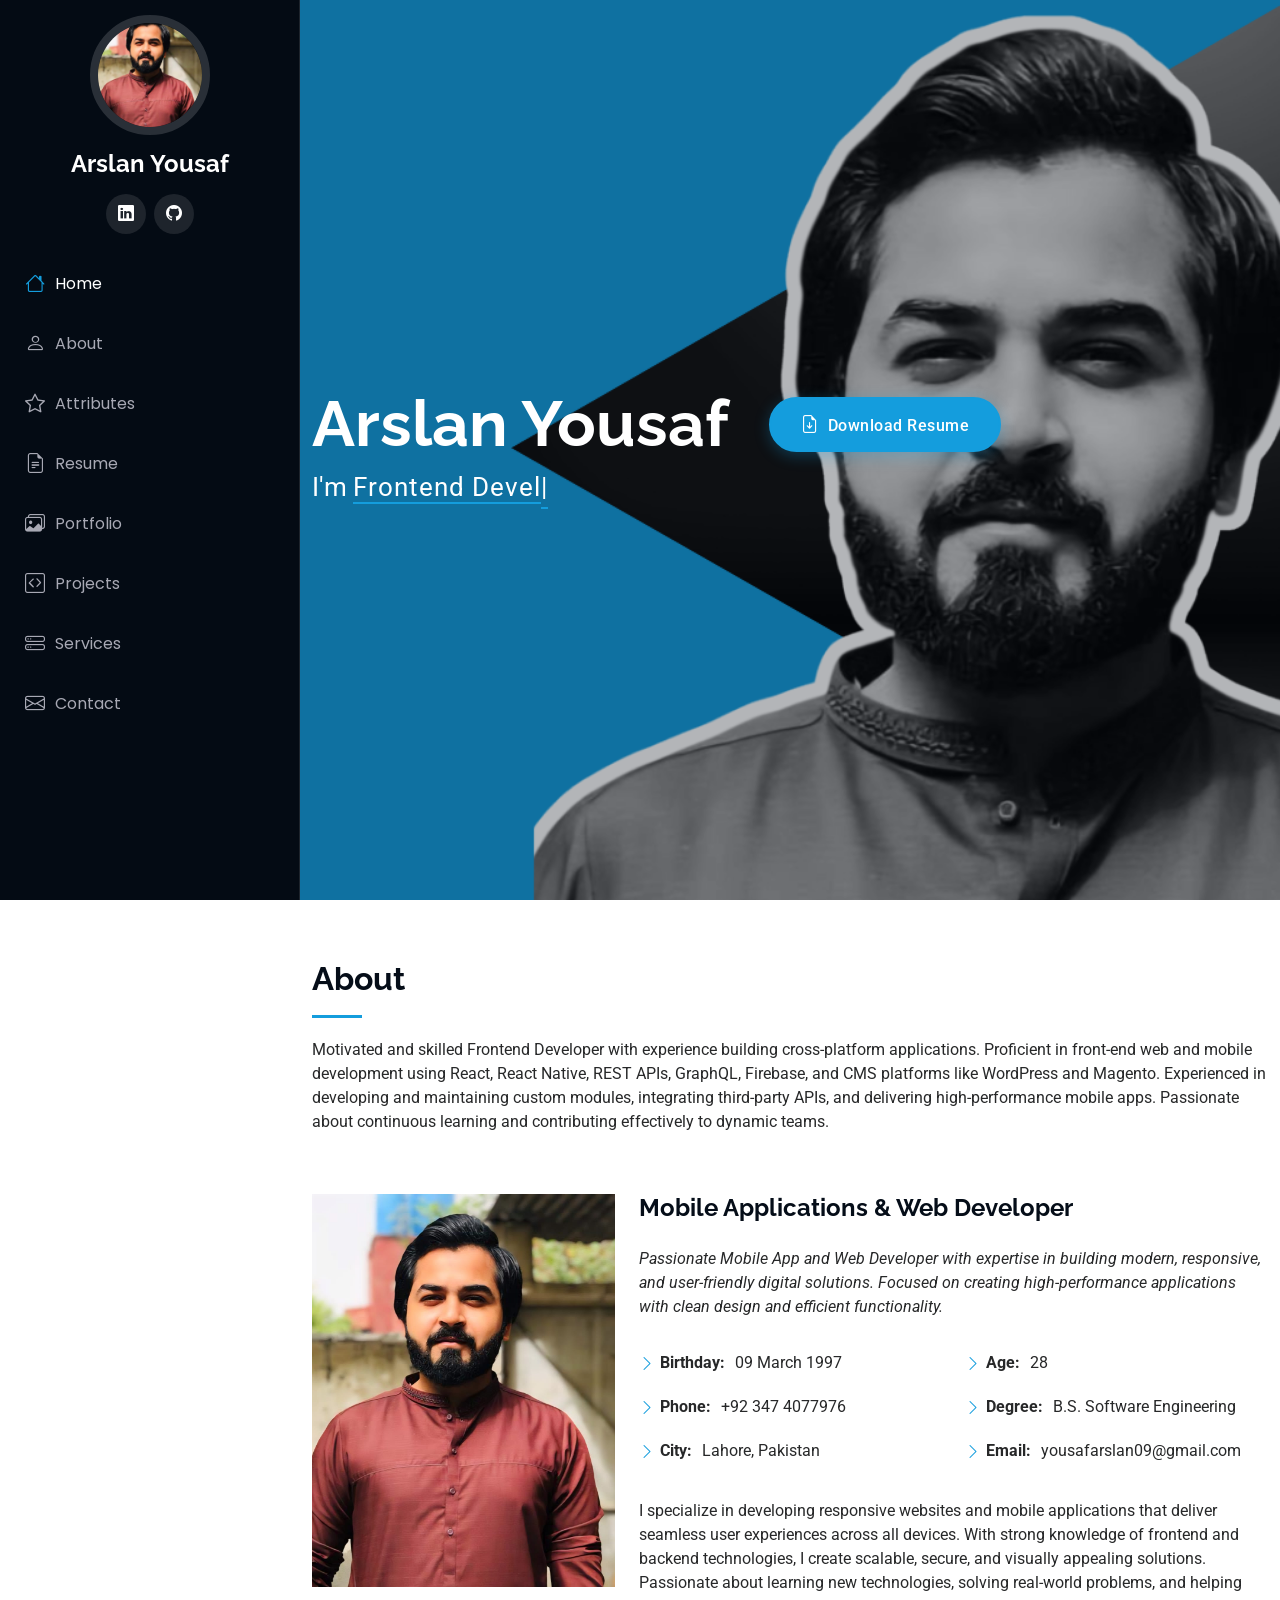
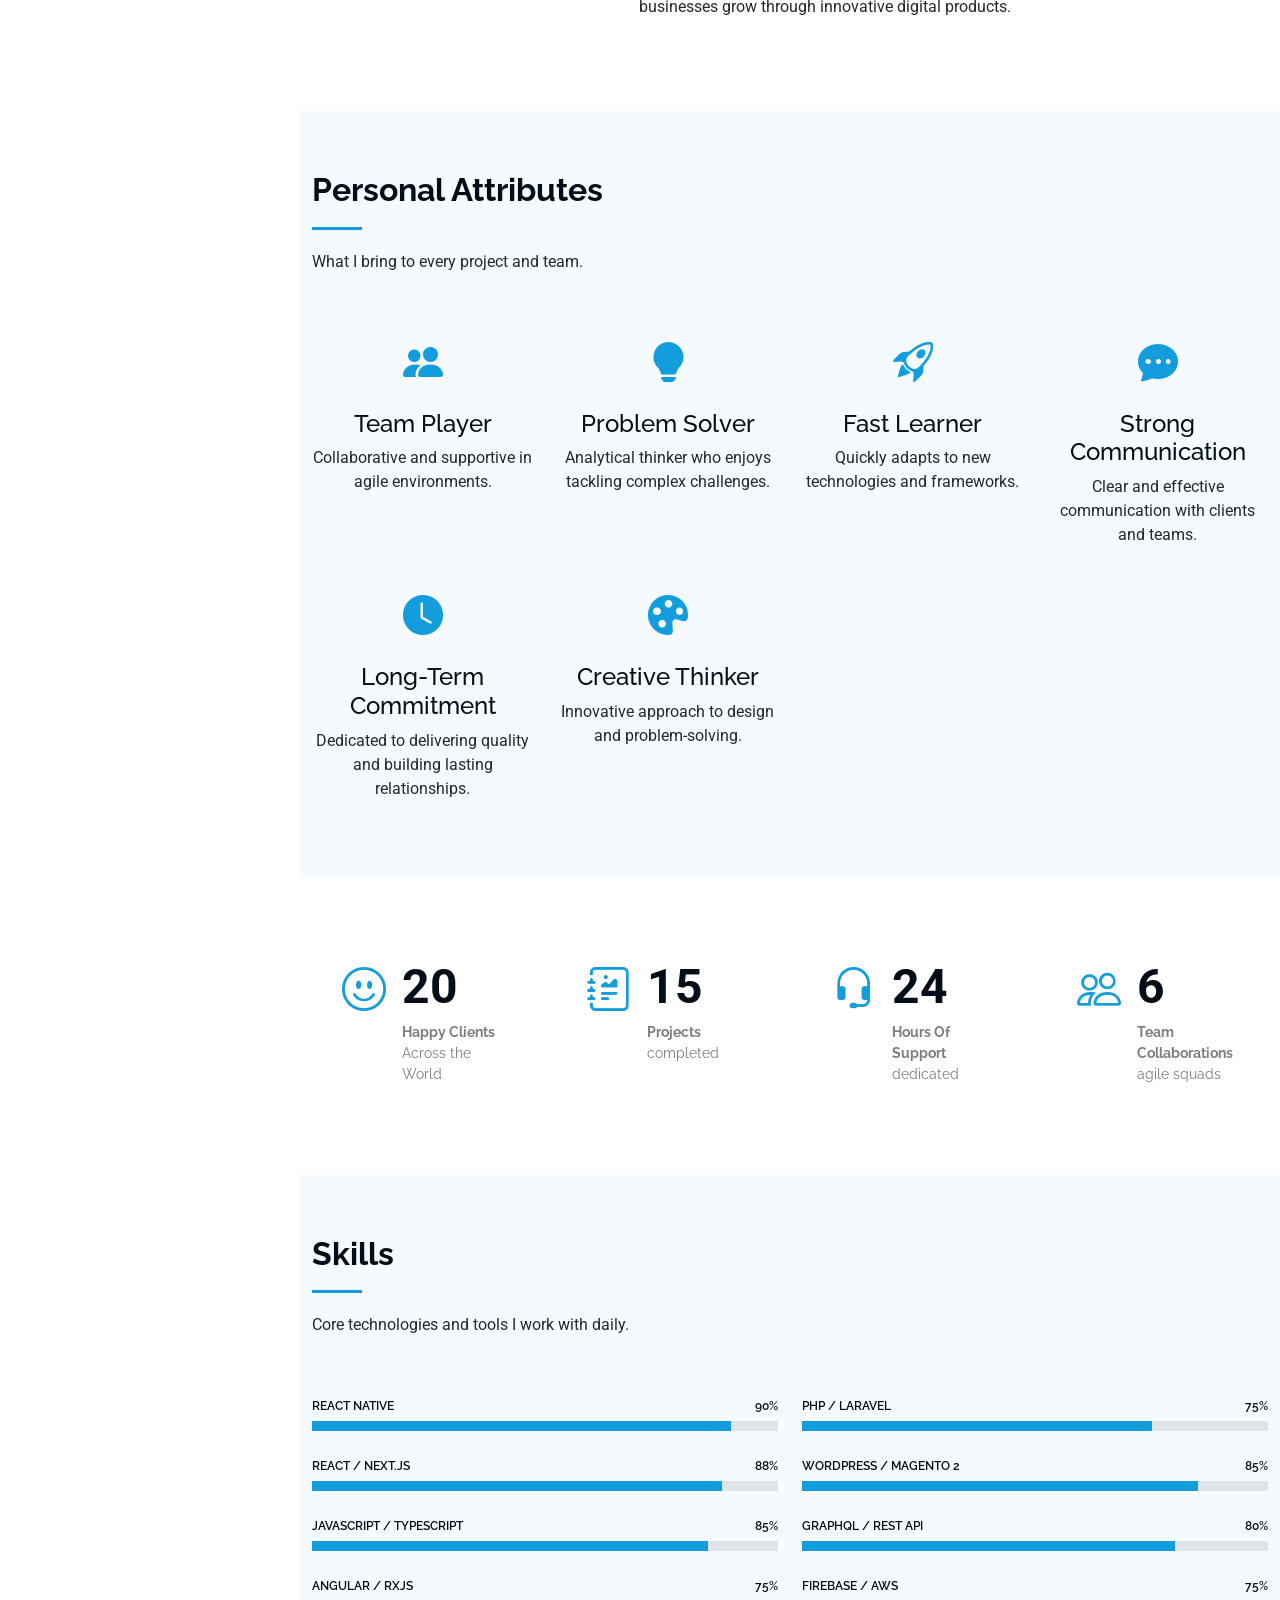
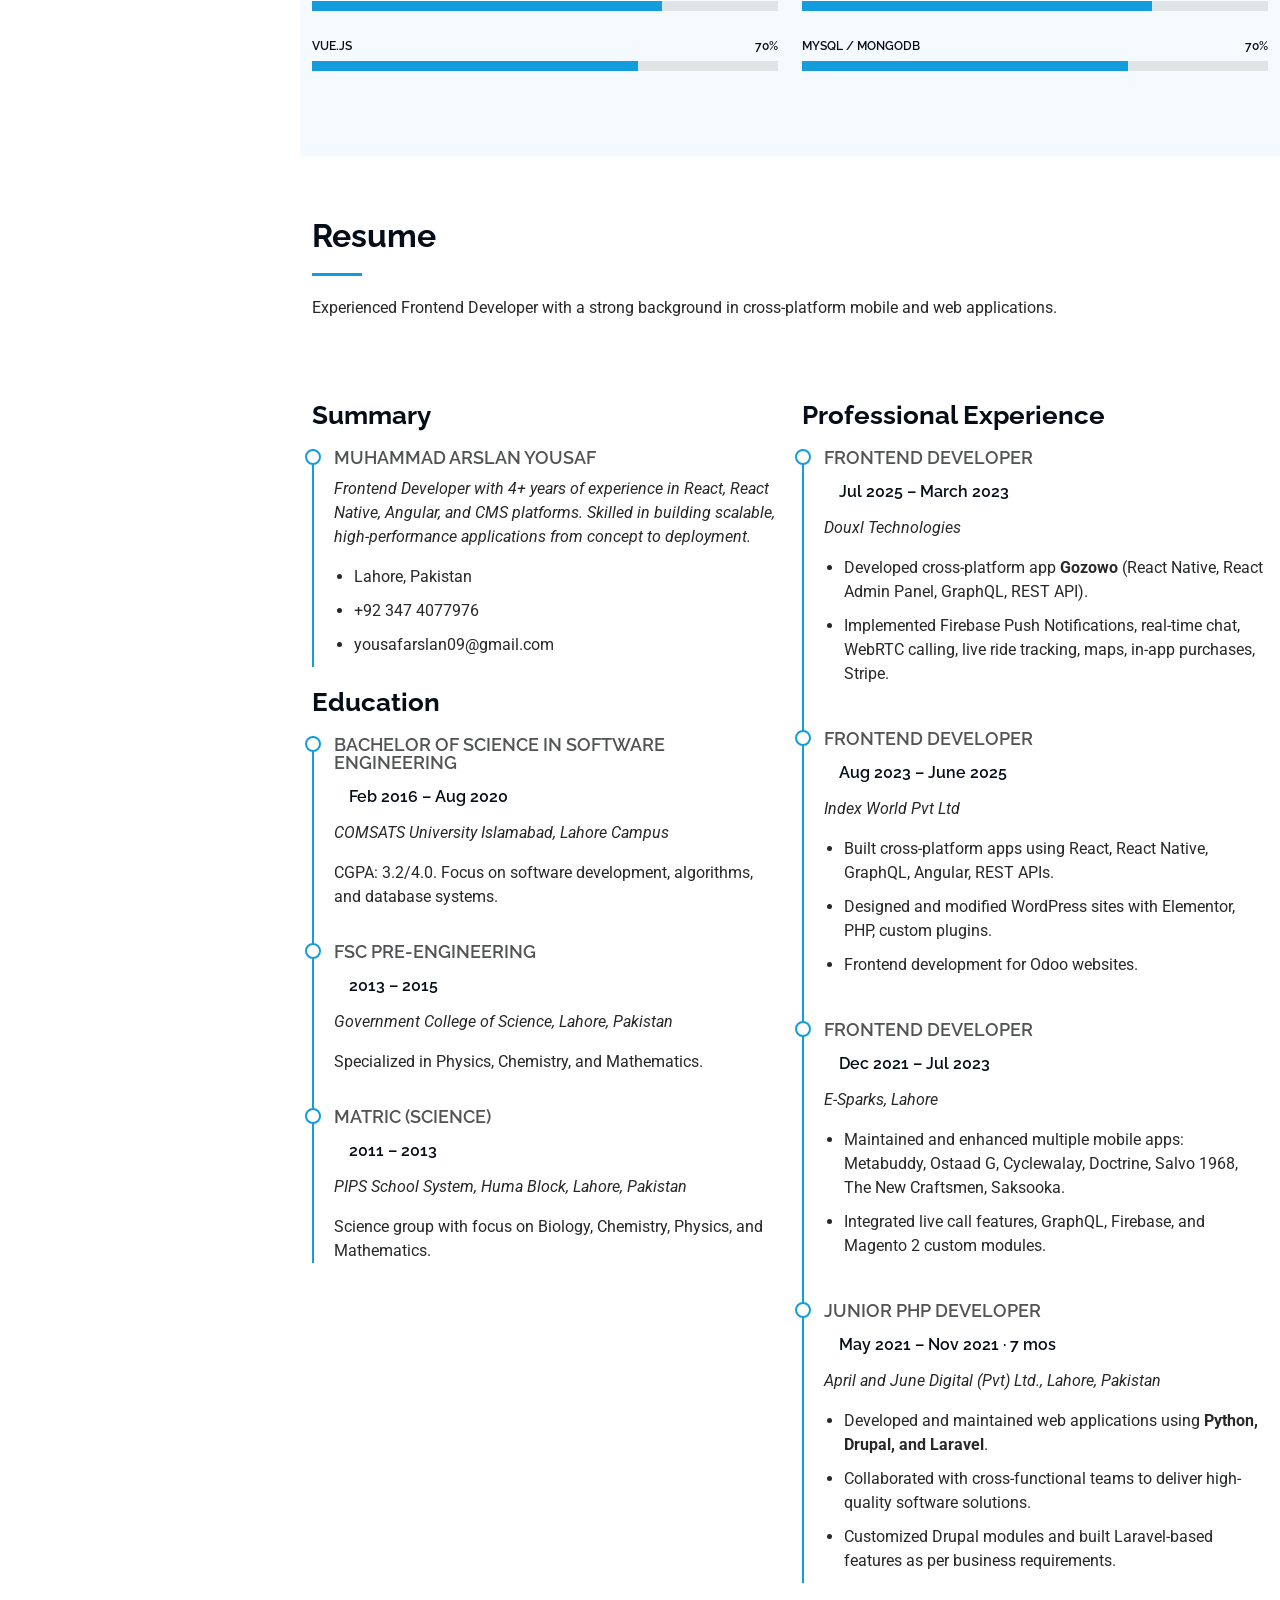
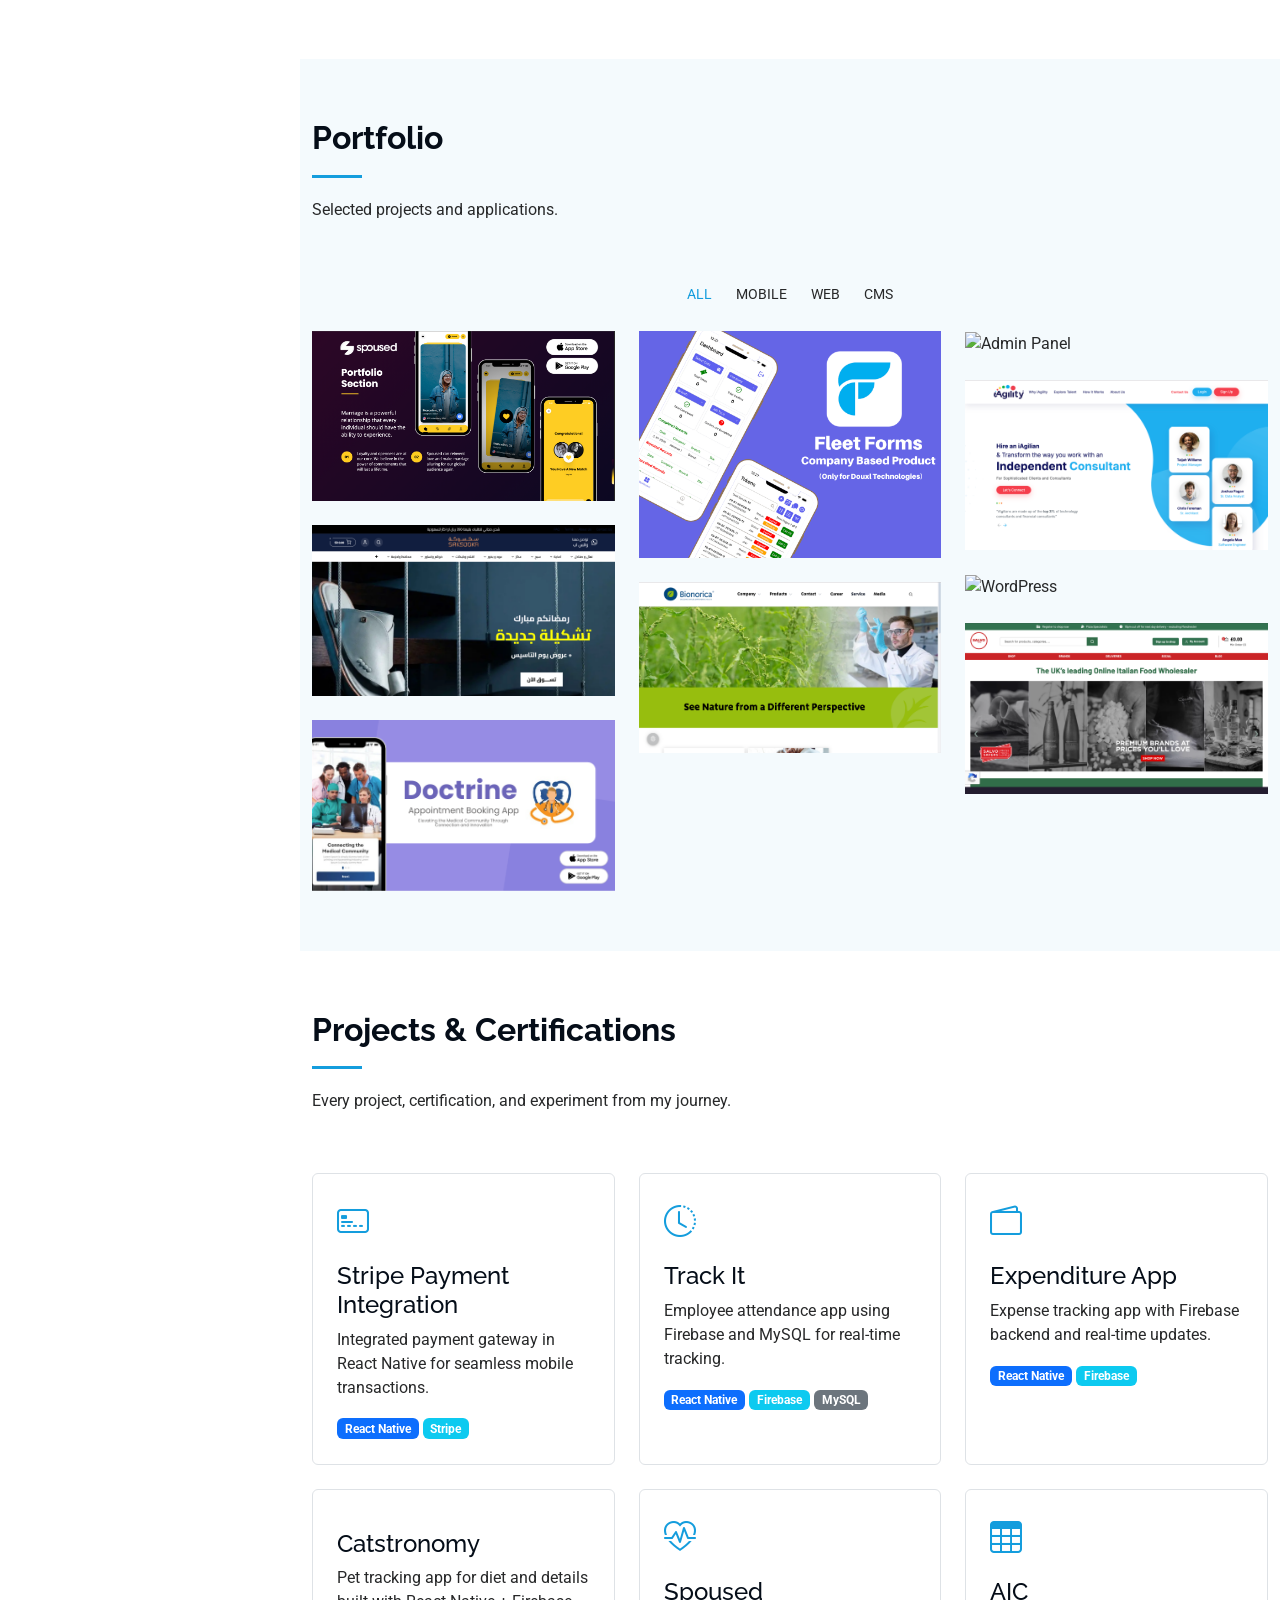
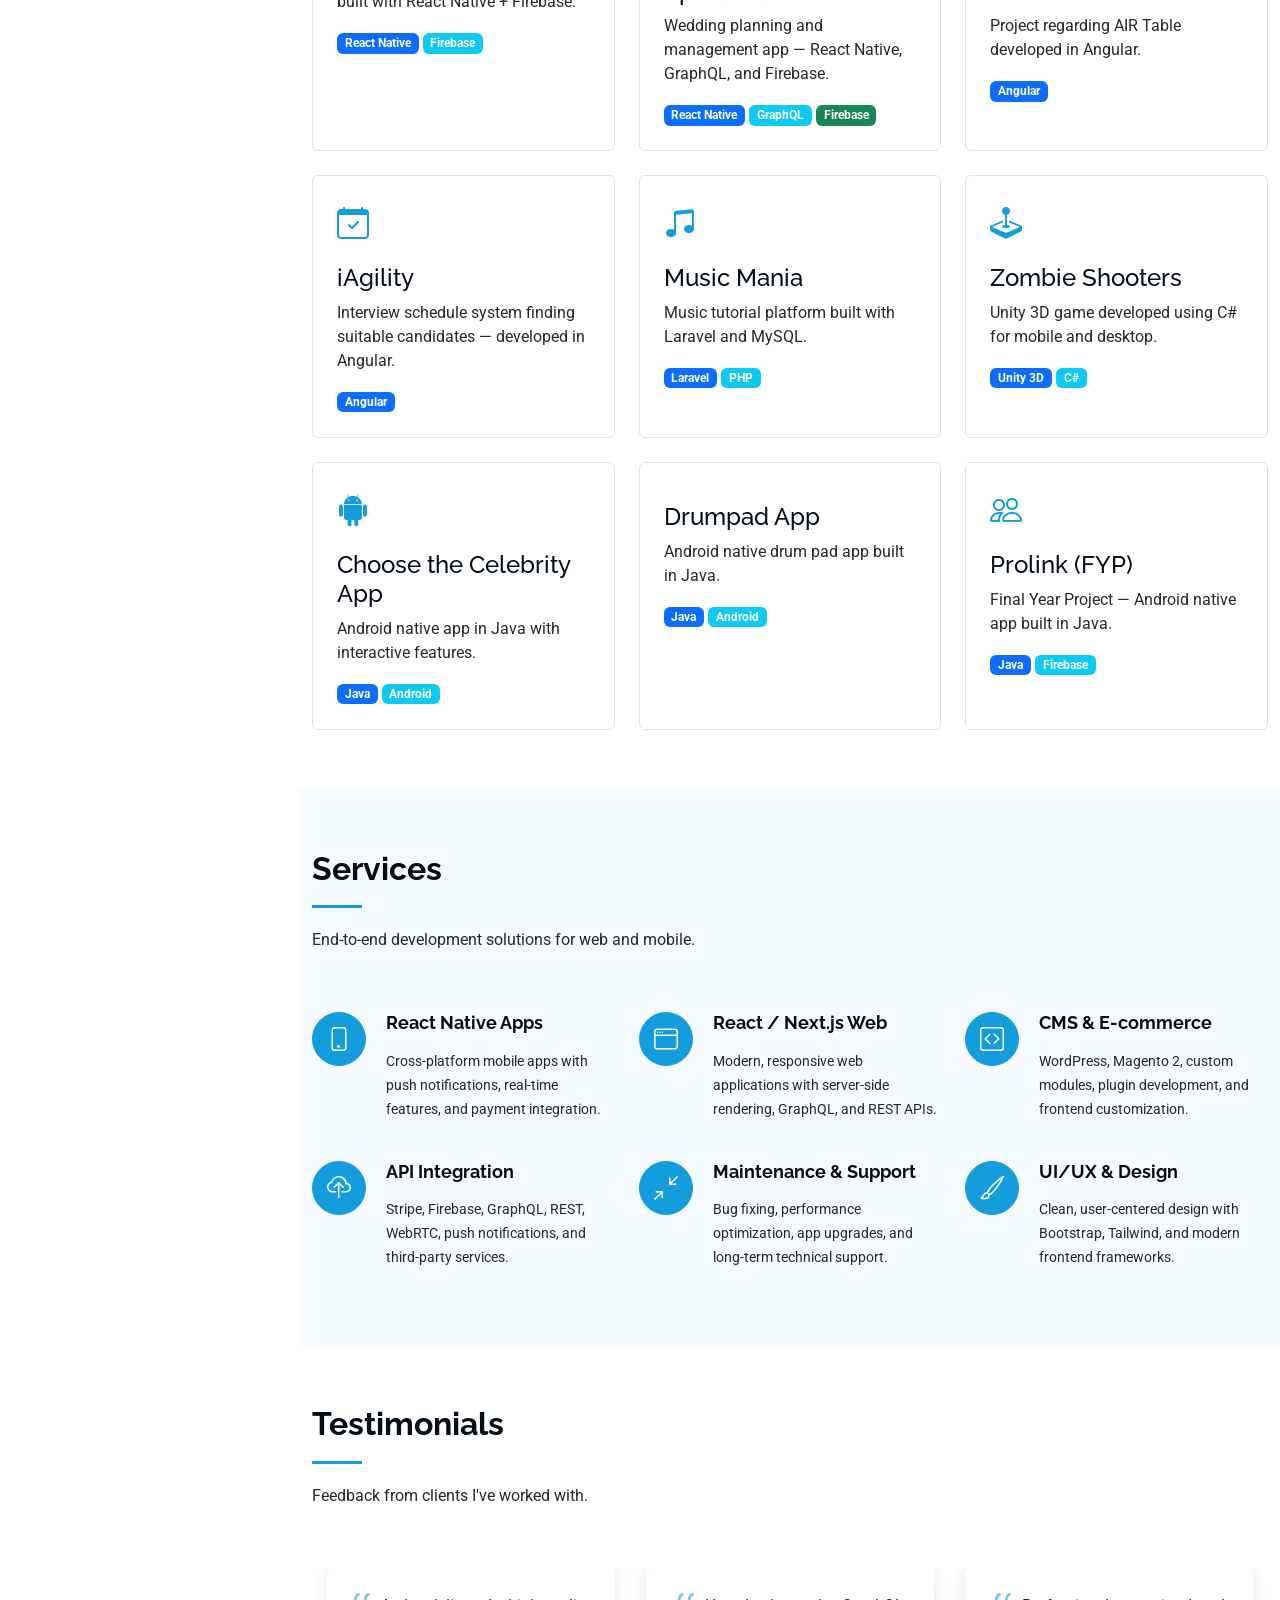
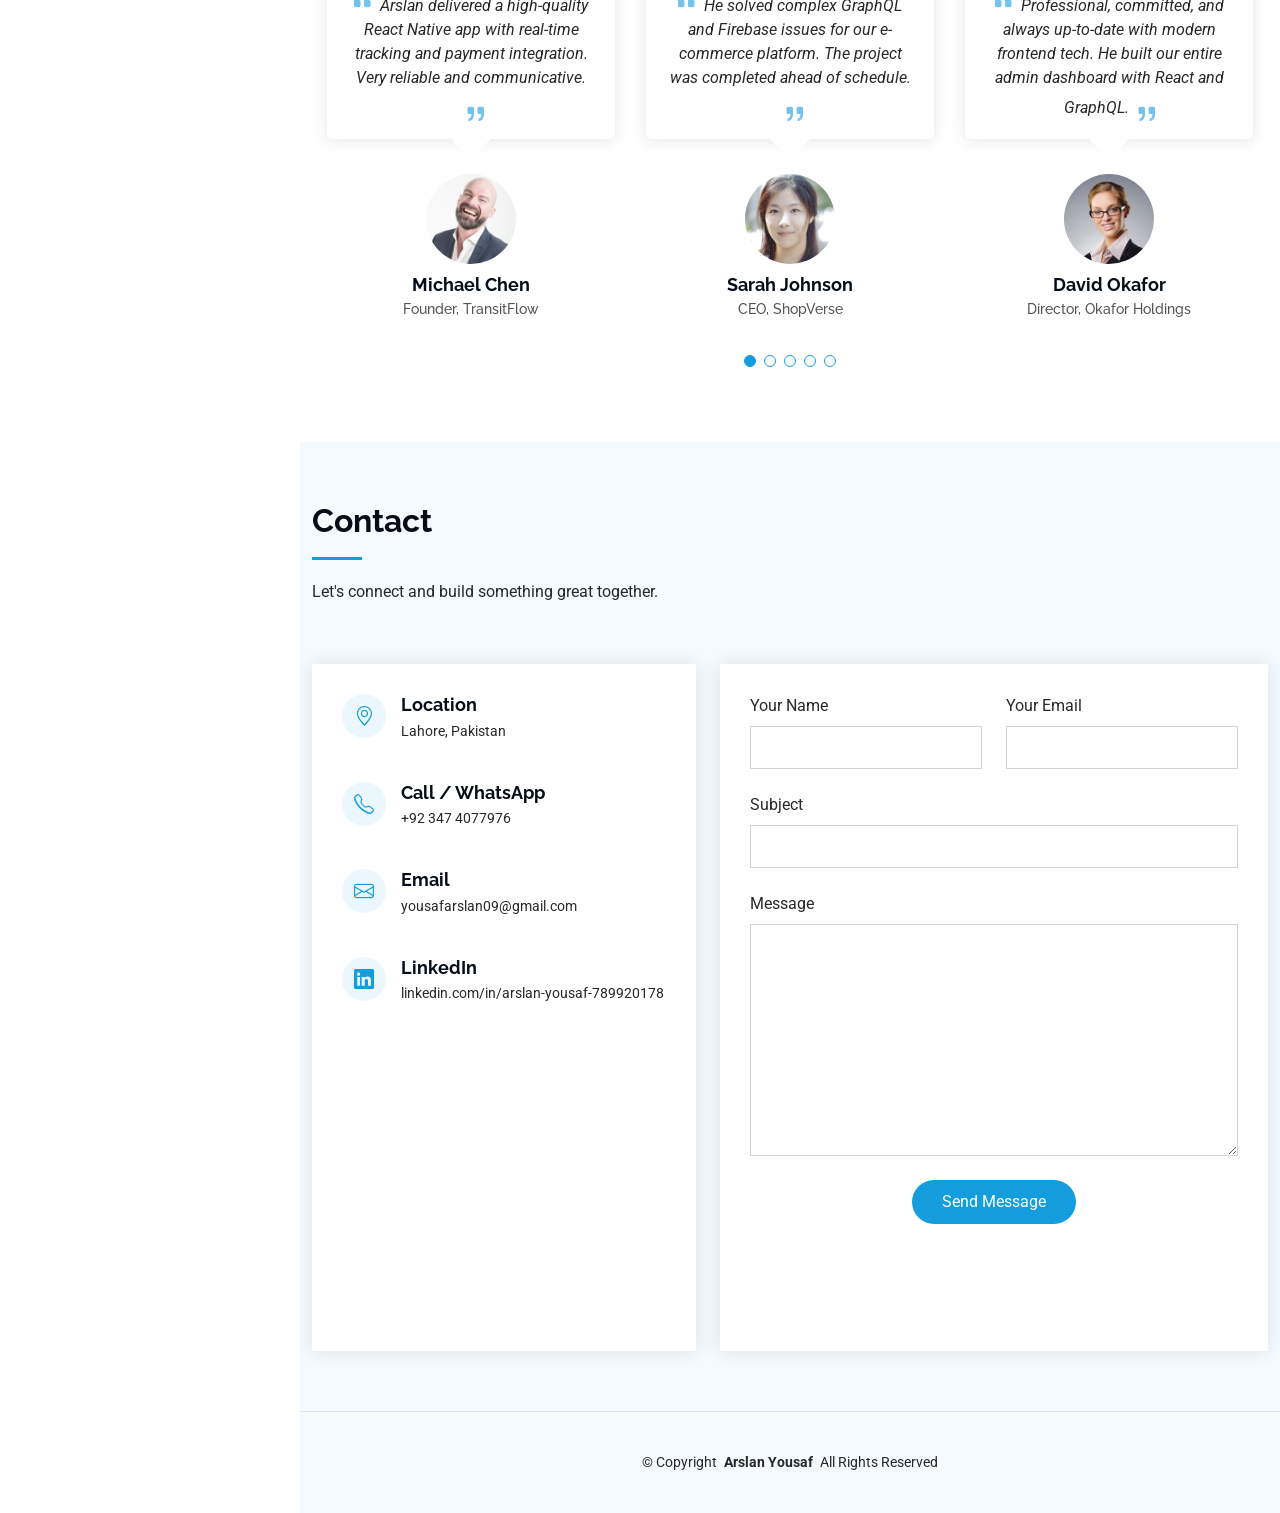
==== commit 367c5247: "Fixed" ====
--- a/index.html
+++ b/index.html
@@ -29,8 +29,9 @@
     <!-- Main CSS File -->
     <link href="assets/css/main.css" rel="stylesheet" />
 
-    <!-- Custom Download Button Styles -->
+    <!-- Custom Styles -->
     <style>
+      /* ====== DOWNLOAD BUTTON ====== */
       .btn-download-resume {
         display: inline-block;
         background-color: #149ddd;
@@ -56,31 +57,258 @@
       .btn-download-resume i {
         font-size: 18px;
       }
-      /* Center hero content */
+
+      /* ====== HERO ====== */
       #hero .container {
         display: flex;
         flex-direction: column;
         justify-content: center;
       }
-      .hero-content{
+      .hero-content {
         display: flex;
         gap: 40px;
         align-items: center;
+        flex-wrap: wrap;
       }
       #hero p {
         margin-bottom: 5px;
       }
-      /* Ensure typed cursor stays inline */
       #hero .typed-cursor {
         display: inline-block;
       }
+
+      /* ====== MOBILE-RESPONSIVE HEADER ====== */
+      @media (max-width: 1199px) {
+        /* Sidebar becomes a top header bar on mobile */
+        #header {
+          position: fixed;
+          top: 0;
+          left: 0;
+          right: 0;
+          z-index: 9999;
+          background: #040b14;
+          padding: 12px 20px;
+          display: flex;
+          flex-direction: row !important;
+          align-items: center;
+          justify-content: space-between;
+          height: 70px;
+          width: 100% !important;
+          border-right: none;
+          box-shadow: 0 2px 20px rgba(0, 0, 0, 0.6);
+        }
+
+        #header .profile-img {
+          width: 45px;
+          height: 45px;
+          flex-shrink: 0;
+          margin: 0;
+        }
+        #header .profile-img img {
+          width: 100%;
+          height: 100%;
+          object-fit: cover;
+          border-radius: 50%;
+        }
+
+        #header .logo {
+          margin: 0;
+          padding: 0;
+          flex: 1;
+          justify-content: flex-start;
+          padding-left: 12px;
+        }
+        #header .logo h1 {
+          font-size: 18px;
+          margin: 0;
+          line-height: 1.2;
+          white-space: nowrap;
+        }
+
+        #header .social-links {
+          display: flex;
+          gap: 10px;
+          margin: 0 12px 0 0;
+          padding: 0;
+        }
+        #header .social-links a {
+          font-size: 18px;
+          margin: 0;
+          width: auto;
+          height: auto;
+          background: transparent;
+          border-radius: 0;
+          padding: 0;
+          color: rgba(255, 255, 255, 0.6);
+          transition: color 0.3s;
+        }
+        #header .social-links a:hover {
+          color: #149ddd;
+          background: transparent;
+          transform: none;
+        }
+
+        /* Mobile hamburger - aligned right */
+        .header-toggle {
+          display: block !important;
+          font-size: 28px;
+          color: #fff;
+          cursor: pointer;
+          margin-left: auto;
+          order: 10;
+          padding: 0 0 0 12px;
+          line-height: 1;
+        }
+
+        /* Navmenu - slide-in from left */
+        #navmenu {
+          position: fixed;
+          top: 0;
+          left: -280px;
+          width: 280px;
+          height: 100vh;
+          background: #040b14;
+          padding: 70px 20px 30px;
+          transition: left 0.3s ease;
+          z-index: 99999;
+          overflow-y: auto;
+          box-shadow: 4px 0 20px rgba(0, 0, 0, 0.5);
+        }
+        #navmenu.mobile-nav-active {
+          left: 0;
+        }
+        #navmenu ul {
+          display: block !important;
+          padding: 0;
+          margin: 0;
+        }
+        #navmenu ul li {
+          display: block;
+          margin: 0;
+          padding: 0;
+          border-bottom: 1px solid rgba(255, 255, 255, 0.06);
+        }
+        #navmenu ul li a {
+          display: block;
+          padding: 12px 0;
+          font-size: 15px;
+          color: rgba(255, 255, 255, 0.7);
+          transition: all 0.3s;
+        }
+        #navmenu ul li a:hover,
+        #navmenu ul li a.active {
+          color: #149ddd;
+          padding-left: 10px;
+        }
+        #navmenu ul li a i {
+          margin-right: 10px;
+          font-size: 18px;
+        }
+
+        /* Overlay */
+        .mobile-nav-overlay {
+          position: fixed;
+          top: 0;
+          left: 0;
+          width: 100%;
+          height: 100%;
+          background: rgba(0, 0, 0, 0.5);
+          z-index: 99998;
+          display: none;
+        }
+        .mobile-nav-overlay.active {
+          display: block;
+        }
+
+        /* Close button inside nav */
+        .nav-close-btn {
+          position: absolute;
+          top: 15px;
+          right: 20px;
+          font-size: 30px;
+          color: #fff;
+          cursor: pointer;
+          background: none;
+          border: none;
+          padding: 0;
+          line-height: 1;
+        }
+      }
+
+      /* ====== HERO RESPONSIVE ====== */
+      @media (max-width: 768px) {
+        .hero-content {
+          flex-direction: column;
+          align-items: flex-start;
+          gap: 16px;
+        }
+        .hero-content h2 {
+          font-size: 28px;
+          margin-bottom: 0;
+        }
+        .btn-download-resume {
+          padding: 10px 20px;
+          font-size: 14px;
+        }
+        .btn-download-resume i {
+          font-size: 16px;
+        }
+        #hero p {
+          font-size: 18px;
+        }
+      }
+
+      @media (max-width: 480px) {
+        .hero-content h2 {
+          font-size: 22px;
+        }
+        #hero p {
+          font-size: 16px;
+        }
+        .btn-download-resume {
+          padding: 8px 16px;
+          font-size: 13px;
+        }
+        .btn-download-resume i {
+          font-size: 14px;
+        }
+        #header .logo h1 {
+          font-size: 15px;
+        }
+        #header .social-links a {
+          font-size: 16px;
+        }
+      }
+
+      /* ====== PREVENT CONTENT UNDER FIXED HEADER ====== */
+      @media (max-width: 1199px) {
+        body {
+          padding-top: 70px;
+        }
+        #hero {
+          padding-top: 20px;
+        }
+      }
+
+      /* ====== OVERRIDE DEFAULT HEADER STYLES FOR MOBILE ====== */
+      @media (max-width: 1199px) {
+        #header.dark-background {
+          background: #040b14 !important;
+        }
+        #header .profile-img img {
+          border: 2px solid #149ddd;
+        }
+      }
     </style>
   </head>
 
   <body class="index-page">
+    <!-- ======= Mobile Nav Overlay ======= -->
+    <div class="mobile-nav-overlay" id="mobileNavOverlay"></div>
+
     <!-- ======= Header ======= -->
     <header id="header" class="header dark-background d-flex flex-column">
-      <i class="header-toggle d-xl-none bi bi-list"></i>
+      <i class="header-toggle d-xl-none bi bi-list" id="navToggle"></i>
 
       <div class="profile-img">
         <img src="assets/img/my-profile-img.jpeg" alt="Arslan Yousaf" class="img-fluid rounded-circle" />
@@ -90,13 +318,14 @@
         <h1 class="sitename">Arslan Yousaf</h1>
       </a>
 
-      <!-- Sidebar Social Links: only LinkedIn and GitHub -->
+      <!-- Sidebar Social Links -->
       <div class="social-links text-center">
         <a href="https://linkedin.com/in/arslan-yousaf-789920178" class="linkedin" target="_blank"><i class="bi bi-linkedin"></i></a>
         <a href="https://github.com/maych1997" class="github" target="_blank"><i class="bi bi-github"></i></a>
       </div>
 
       <nav id="navmenu" class="navmenu">
+        <button class="nav-close-btn d-xl-none" id="navCloseBtn">&times;</button>
         <ul>
           <li><a href="#hero" class="active"><i class="bi bi-house navicon"></i>Home</a></li>
           <li><a href="#about"><i class="bi bi-person navicon"></i> About</a></li>
@@ -302,7 +531,7 @@
         </div>
       </section>
 
-      <!-- ======= Resume Section ======= (fully adapted to CV) -->
+      <!-- ======= Resume Section ======= -->
       <section id="resume" class="resume section">
         <div class="container section-title" data-aos="fade-up">
           <h2>Resume</h2>
@@ -323,21 +552,18 @@
               </div>
 
               <h3 class="resume-title">Education</h3>
-              <!-- Bachelor's Degree -->
               <div class="resume-item">
                 <h4>Bachelor of Science in Software Engineering</h4>
                 <h5>Feb 2016 – Aug 2020</h5>
                 <p><em>COMSATS University Islamabad, Lahore Campus</em></p>
                 <p>CGPA: 3.2/4.0. Focus on software development, algorithms, and database systems.</p>
               </div>
-              <!-- FSc Pre-Engineering -->
               <div class="resume-item">
                 <h4>FSc Pre-Engineering</h4>
                 <h5>2013 – 2015</h5>
                 <p><em>Government College of Science, Lahore, Pakistan</em></p>
                 <p>Specialized in Physics, Chemistry, and Mathematics.</p>
               </div>
-              <!-- Matric -->
               <div class="resume-item">
                 <h4>Matric (Science)</h4>
                 <h5>2011 – 2013</h5>
@@ -348,7 +574,6 @@
 
             <div class="col-lg-6" data-aos="fade-up" data-aos-delay="200">
               <h3 class="resume-title">Professional Experience</h3>
-              <!-- Douxl Technologies -->
               <div class="resume-item">
                 <h4>Frontend Developer</h4>
                 <h5>Jul 2025 – March 2023</h5>
@@ -358,7 +583,6 @@
                   <li>Implemented Firebase Push Notifications, real-time chat, WebRTC calling, live ride tracking, maps, in-app purchases, Stripe.</li>
                 </ul>
               </div>
-              <!-- Index World Pvt Ltd -->
               <div class="resume-item">
                 <h4>Frontend Developer</h4>
                 <h5>Aug 2023 – June 2025</h5>
@@ -369,7 +593,6 @@
                   <li>Frontend development for Odoo websites.</li>
                 </ul>
               </div>
-              <!-- E-Sparks -->
               <div class="resume-item">
                 <h4>Frontend Developer</h4>
                 <h5>Dec 2021 – Jul 2023</h5>
@@ -379,7 +602,6 @@
                   <li>Integrated live call features, GraphQL, Firebase, and Magento 2 custom modules.</li>
                 </ul>
               </div>
-              <!-- Junior PHP Developer (LAST) -->
               <div class="resume-item">
                 <h4>Junior PHP Developer</h4>
                 <h5>May 2021 – Nov 2021 · 7 mos</h5>
@@ -412,62 +634,56 @@
             <div class="row gy-4 isotope-container" data-aos="fade-up" data-aos-delay="200">
               <div class="col-lg-4 col-md-6 portfolio-item isotope-item filter-app">
                 <div class="portfolio-content h-100">
-                  <img src="assets/img/portfolio/app-1.png" class="img-fluid" alt="Gozowo App" />
-                  <div class="portfolio-info"><h4>Gozowo</h4><p>React Native, GraphQL, Stripe</p><a href="assets/img/portfolio/app-1.jpg" title="Gozowo" data-gallery="portfolio-gallery-app" class="glightbox preview-link"><i class="bi bi-zoom-in"></i></a></div>
+                  <img src="assets/img/portfolio/app-1.png" class="img-fluid" alt="Spoused App" />
+                  <div class="portfolio-info"><h4>Spoused</h4><a href="assets/img/portfolio/app-1.png" title="Spoused" data-gallery="portfolio-gallery-app" class="glightbox preview-link"><i class="bi bi-zoom-in"></i></a></div>
                 </div>
               </div>
               <div class="col-lg-4 col-md-6 portfolio-item isotope-item filter-app">
                 <div class="portfolio-content h-100">
                   <img src="assets/img/portfolio/app-2.png" class="img-fluid" alt="Fleet Forms" />
-                  <div class="portfolio-info"><h4>Fleet Forms</h4><p>React Native, Firebase, WebRTC</p><a href="assets/img/portfolio/app-2.jpg" title="Fleet Forms" data-gallery="portfolio-gallery-app" class="glightbox preview-link"><i class="bi bi-zoom-in"></i></a></div>
+                  <div class="portfolio-info"><h4>Fleet Forms</h4><a href="assets/img/portfolio/app-2.png" title="Fleet Forms" data-gallery="portfolio-gallery-app" class="glightbox preview-link"><i class="bi bi-zoom-in"></i></a></div>
                 </div>
               </div>
               <div class="col-lg-4 col-md-6 portfolio-item isotope-item filter-product">
                 <div class="portfolio-content h-100">
                   <img src="assets/img/portfolio/product-4.png" class="img-fluid" alt="Admin Panel" />
-                  <div class="portfolio-info"><h4>Admin Dashboard</h4><p>React, GraphQL, REST</p><a href="assets/img/portfolio/product-1.jpg" title="Admin Panel" data-gallery="portfolio-gallery-product" class="glightbox preview-link"><i class="bi bi-zoom-in"></i></a></div>
+                  <div class="portfolio-info"><h4>Gozowo</h4><a href="assets/img/portfolio/product-4.png" title="Gozowo" data-gallery="portfolio-gallery-product" class="glightbox preview-link"><i class="bi bi-zoom-in"></i></a></div>
                 </div>
               </div>
               <div class="col-lg-4 col-md-6 portfolio-item isotope-item filter-product">
                 <div class="portfolio-content h-100">
                   <img src="assets/img/portfolio/product-5.png" class="img-fluid" alt="Admin Panel" />
-                  <div class="portfolio-info"><h4>Admin Dashboard</h4><p>React, GraphQL, REST</p><a href="assets/img/portfolio/product-1.jpg" title="Admin Panel" data-gallery="portfolio-gallery-product" class="glightbox preview-link"><i class="bi bi-zoom-in"></i></a></div>
+                  <div class="portfolio-info"><h4>iAgility</h4><a href="assets/img/portfolio/product-5.png" title="iAgility" data-gallery="portfolio-gallery-product" class="glightbox preview-link"><i class="bi bi-zoom-in"></i></a></div>
                 </div>
               </div>
               <div class="col-lg-4 col-md-6 portfolio-item isotope-item filter-product">
                 <div class="portfolio-content h-100">
                   <img src="assets/img/portfolio/product-6.png" class="img-fluid" alt="Admin Panel" />
-                  <div class="portfolio-info"><h4>Admin Dashboard</h4><p>React, GraphQL, REST</p><a href="assets/img/portfolio/product-1.jpg" title="Admin Panel" data-gallery="portfolio-gallery-product" class="glightbox preview-link"><i class="bi bi-zoom-in"></i></a></div>
+                  <div class="portfolio-info"><h4>Saksooka</h4><a href="assets/img/portfolio/product-6.png" title="Saksooka" data-gallery="portfolio-gallery-product" class="glightbox preview-link"><i class="bi bi-zoom-in"></i></a></div>
                 </div>
               </div>
               <div class="col-lg-4 col-md-6 portfolio-item isotope-item filter-branding">
                 <div class="portfolio-content h-100">
                   <img src="assets/img/portfolio/product-1.png" class="img-fluid" alt="WordPress" />
-                  <div class="portfolio-info"><h4>WordPress Sites</h4><p>Elementor, PHP, custom plugins</p><a href="assets/img/portfolio/branding-1.jpg" title="WordPress" data-gallery="portfolio-gallery-branding" class="glightbox preview-link"><i class="bi bi-zoom-in"></i></a></div>
+                  <div class="portfolio-info"><h4>The New Craftsmen</h4><a href="assets/img/portfolio/product-1.png" title="The New Craftsmen" data-gallery="portfolio-gallery-branding" class="glightbox preview-link"><i class="bi bi-zoom-in"></i></a></div>
                 </div>
               </div>
               <div class="col-lg-4 col-md-6 portfolio-item isotope-item filter-branding">
                 <div class="portfolio-content h-100">
                   <img src="assets/img/portfolio/product-2.png" class="img-fluid" alt="WordPress" />
-                  <div class="portfolio-info"><h4>WordPress Sites</h4><p>Elementor, PHP, custom plugins</p><a href="assets/img/portfolio/branding-1.jpg" title="WordPress" data-gallery="portfolio-gallery-branding" class="glightbox preview-link"><i class="bi bi-zoom-in"></i></a></div>
+                  <div class="portfolio-info"><h4>Binorica</h4><a href="assets/img/portfolio/product-2.png" title="Binorica" data-gallery="portfolio-gallery-branding" class="glightbox preview-link"><i class="bi bi-zoom-in"></i></a></div>
                 </div>
               </div>
               <div class="col-lg-4 col-md-6 portfolio-item isotope-item filter-branding">
                 <div class="portfolio-content h-100">
                   <img src="assets/img/portfolio/product-3.png" class="img-fluid" alt="WordPress" />
-                  <div class="portfolio-info"><h4>WordPress Sites</h4><p>Elementor, PHP, custom plugins</p><a href="assets/img/portfolio/branding-1.jpg" title="WordPress" data-gallery="portfolio-gallery-branding" class="glightbox preview-link"><i class="bi bi-zoom-in"></i></a></div>
-                </div>
-              </div>
-              <!-- <div class="col-lg-4 col-md-6 portfolio-item isotope-item filter-product">
-                <div class="portfolio-content h-100">
-                  <img src="assets/img/portfolio/product-1.jpg" class="img-fluid" alt="Magento 2" />
-                  <div class="portfolio-info"><h4>Magento 2</h4><p>Custom modules, frontend</p><a href="assets/img/portfolio/product-2.jpg" title="Magento 2" data-gallery="portfolio-gallery-product" class="glightbox preview-link"><i class="bi bi-zoom-in"></i></a></div>
-                </div>
-              </div> -->
+                  <div class="portfolio-info"><h4>Salvo 1968</h4><a href="assets/img/portfolio/product-3.png" title="Salvo 1968" data-gallery="portfolio-gallery-branding" class="glightbox preview-link"><i class="bi bi-zoom-in"></i></a></div>
+                </div>
+              </div>
               <div class="col-lg-4 col-md-6 portfolio-item isotope-item filter-app">
                 <div class="portfolio-content h-100">
                   <img src="assets/img/portfolio/app-3.png" class="img-fluid" alt="Angular" />
-                  <div class="portfolio-info"><h4>Angular Projects</h4><p>AIC, iAgility</p><a href="assets/img/portfolio/app-3.jpg" title="Angular" data-gallery="portfolio-gallery-app" class="glightbox preview-link"><i class="bi bi-zoom-in"></i></a></div>
+                  <div class="portfolio-info"><h4>Doctrine</h4><a href="assets/img/portfolio/app-3.png" title="Doctrine" data-gallery="portfolio-gallery-app" class="glightbox preview-link"><i class="bi bi-zoom-in"></i></a></div>
                 </div>
               </div>
             </div>
@@ -475,7 +691,7 @@
         </div>
       </section>
 
-      <!-- ======= Personal Projects Section (ALL projects from CV - React Native first) ======= -->
+      <!-- ======= Personal Projects Section ======= -->
       <section id="personal-projects" class="personal-projects section">
         <div class="container section-title" data-aos="fade-up">
           <h2>Projects &amp; Certifications</h2>
@@ -483,8 +699,6 @@
         </div>
         <div class="container" data-aos="fade-up" data-aos-delay="100">
           <div class="row gy-4">
-            <!-- REACT NATIVE PROJECTS (TOP) -->
-            <!-- Stripe Payment Integration -->
             <div class="col-lg-4 col-md-6">
               <div class="project-item p-4 border rounded h-100">
                 <i class="bi bi-credit-card-2-front" style="font-size: 2rem; color: #149ddd;"></i>
@@ -493,7 +707,6 @@
                 <span class="badge bg-primary">React Native</span> <span class="badge bg-info">Stripe</span>
               </div>
             </div>
-            <!-- Track It -->
             <div class="col-lg-4 col-md-6">
               <div class="project-item p-4 border rounded h-100">
                 <i class="bi bi-clock-history" style="font-size: 2rem; color: #149ddd;"></i>
@@ -502,7 +715,6 @@
                 <span class="badge bg-primary">React Native</span> <span class="badge bg-info">Firebase</span> <span class="badge bg-secondary">MySQL</span>
               </div>
             </div>
-            <!-- Expenditure App -->
             <div class="col-lg-4 col-md-6">
               <div class="project-item p-4 border rounded h-100">
                 <i class="bi bi-wallet2" style="font-size: 2rem; color: #149ddd;"></i>
@@ -511,7 +723,6 @@
                 <span class="badge bg-primary">React Native</span> <span class="badge bg-info">Firebase</span>
               </div>
             </div>
-            <!-- Catstronomy -->
             <div class="col-lg-4 col-md-6">
               <div class="project-item p-4 border rounded h-100">
                 <i class="bi bi-paw" style="font-size: 2rem; color: #149ddd;"></i>
@@ -520,7 +731,6 @@
                 <span class="badge bg-primary">React Native</span> <span class="badge bg-info">Firebase</span>
               </div>
             </div>
-            <!-- Spoused -->
             <div class="col-lg-4 col-md-6">
               <div class="project-item p-4 border rounded h-100">
                 <i class="bi bi-heart-pulse" style="font-size: 2rem; color: #149ddd;"></i>
@@ -530,9 +740,6 @@
                 <span class="badge bg-success">Firebase</span>
               </div>
             </div>
-
-            <!-- OTHER PROJECTS (Angular, Laravel, Unity, Java) -->
-            <!-- AIC -->
             <div class="col-lg-4 col-md-6">
               <div class="project-item p-4 border rounded h-100">
                 <i class="bi bi-table" style="font-size: 2rem; color: #149ddd;"></i>
@@ -541,7 +748,6 @@
                 <span class="badge bg-primary">Angular</span>
               </div>
             </div>
-            <!-- iAgility -->
             <div class="col-lg-4 col-md-6">
               <div class="project-item p-4 border rounded h-100">
                 <i class="bi bi-calendar-check" style="font-size: 2rem; color: #149ddd;"></i>
@@ -550,7 +756,6 @@
                 <span class="badge bg-primary">Angular</span>
               </div>
             </div>
-            <!-- Music Mania -->
             <div class="col-lg-4 col-md-6">
               <div class="project-item p-4 border rounded h-100">
                 <i class="bi bi-music-note-beamed" style="font-size: 2rem; color: #149ddd;"></i>
@@ -559,7 +764,6 @@
                 <span class="badge bg-primary">Laravel</span> <span class="badge bg-info">PHP</span>
               </div>
             </div>
-            <!-- Zombie Shooters -->
             <div class="col-lg-4 col-md-6">
               <div class="project-item p-4 border rounded h-100">
                 <i class="bi bi-joystick" style="font-size: 2rem; color: #149ddd;"></i>
@@ -568,7 +772,6 @@
                 <span class="badge bg-primary">Unity 3D</span> <span class="badge bg-info">C#</span>
               </div>
             </div>
-            <!-- Choose the Celebrity App -->
             <div class="col-lg-4 col-md-6">
               <div class="project-item p-4 border rounded h-100">
                 <i class="bi bi-android2" style="font-size: 2rem; color: #149ddd;"></i>
@@ -577,7 +780,6 @@
                 <span class="badge bg-primary">Java</span> <span class="badge bg-info">Android</span>
               </div>
             </div>
-            <!-- Drumpad App -->
             <div class="col-lg-4 col-md-6">
               <div class="project-item p-4 border rounded h-100">
                 <i class="bi bi-drum" style="font-size: 2rem; color: #149ddd;"></i>
@@ -586,7 +788,6 @@
                 <span class="badge bg-primary">Java</span> <span class="badge bg-info">Android</span>
               </div>
             </div>
-            <!-- Prolink (FYP) -->
             <div class="col-lg-4 col-md-6">
               <div class="project-item p-4 border rounded h-100">
                 <i class="bi bi-people" style="font-size: 2rem; color: #149ddd;"></i>
@@ -635,7 +836,7 @@
         </div>
       </section>
 
-      <!-- ======= Testimonials Section ======= (ONLY CLIENTS) -->
+      <!-- ======= Testimonials Section ======= -->
       <section id="testimonials" class="testimonials section">
         <div class="container section-title" data-aos="fade-up">
           <h2>Testimonials</h2>
@@ -763,5 +964,56 @@
 
     <!-- Main JS File -->
     <script src="assets/js/main.js"></script>
+
+    <!-- Mobile Nav JavaScript -->
+    <script>
+      (function() {
+        'use strict';
+
+        const navToggle = document.getElementById('navToggle');
+        const navCloseBtn = document.getElementById('navCloseBtn');
+        const navmenu = document.getElementById('navmenu');
+        const overlay = document.getElementById('mobileNavOverlay');
+        const navLinks = navmenu.querySelectorAll('a');
+
+        function openNav() {
+          navmenu.classList.add('mobile-nav-active');
+          overlay.classList.add('active');
+          document.body.style.overflow = 'hidden';
+        }
+
+        function closeNav() {
+          navmenu.classList.remove('mobile-nav-active');
+          overlay.classList.remove('active');
+          document.body.style.overflow = '';
+        }
+
+        if (navToggle) {
+          navToggle.addEventListener('click', openNav);
+        }
+
+        if (navCloseBtn) {
+          navCloseBtn.addEventListener('click', closeNav);
+        }
+
+        if (overlay) {
+          overlay.addEventListener('click', closeNav);
+        }
+
+        navLinks.forEach(function(link) {
+          link.addEventListener('click', function() {
+            closeNav();
+          });
+        });
+
+        // Close nav on window resize to desktop
+        window.addEventListener('resize', function() {
+          if (window.innerWidth > 1199) {
+            closeNav();
+          }
+        });
+
+      })();
+    </script>
   </body>
 </html>
